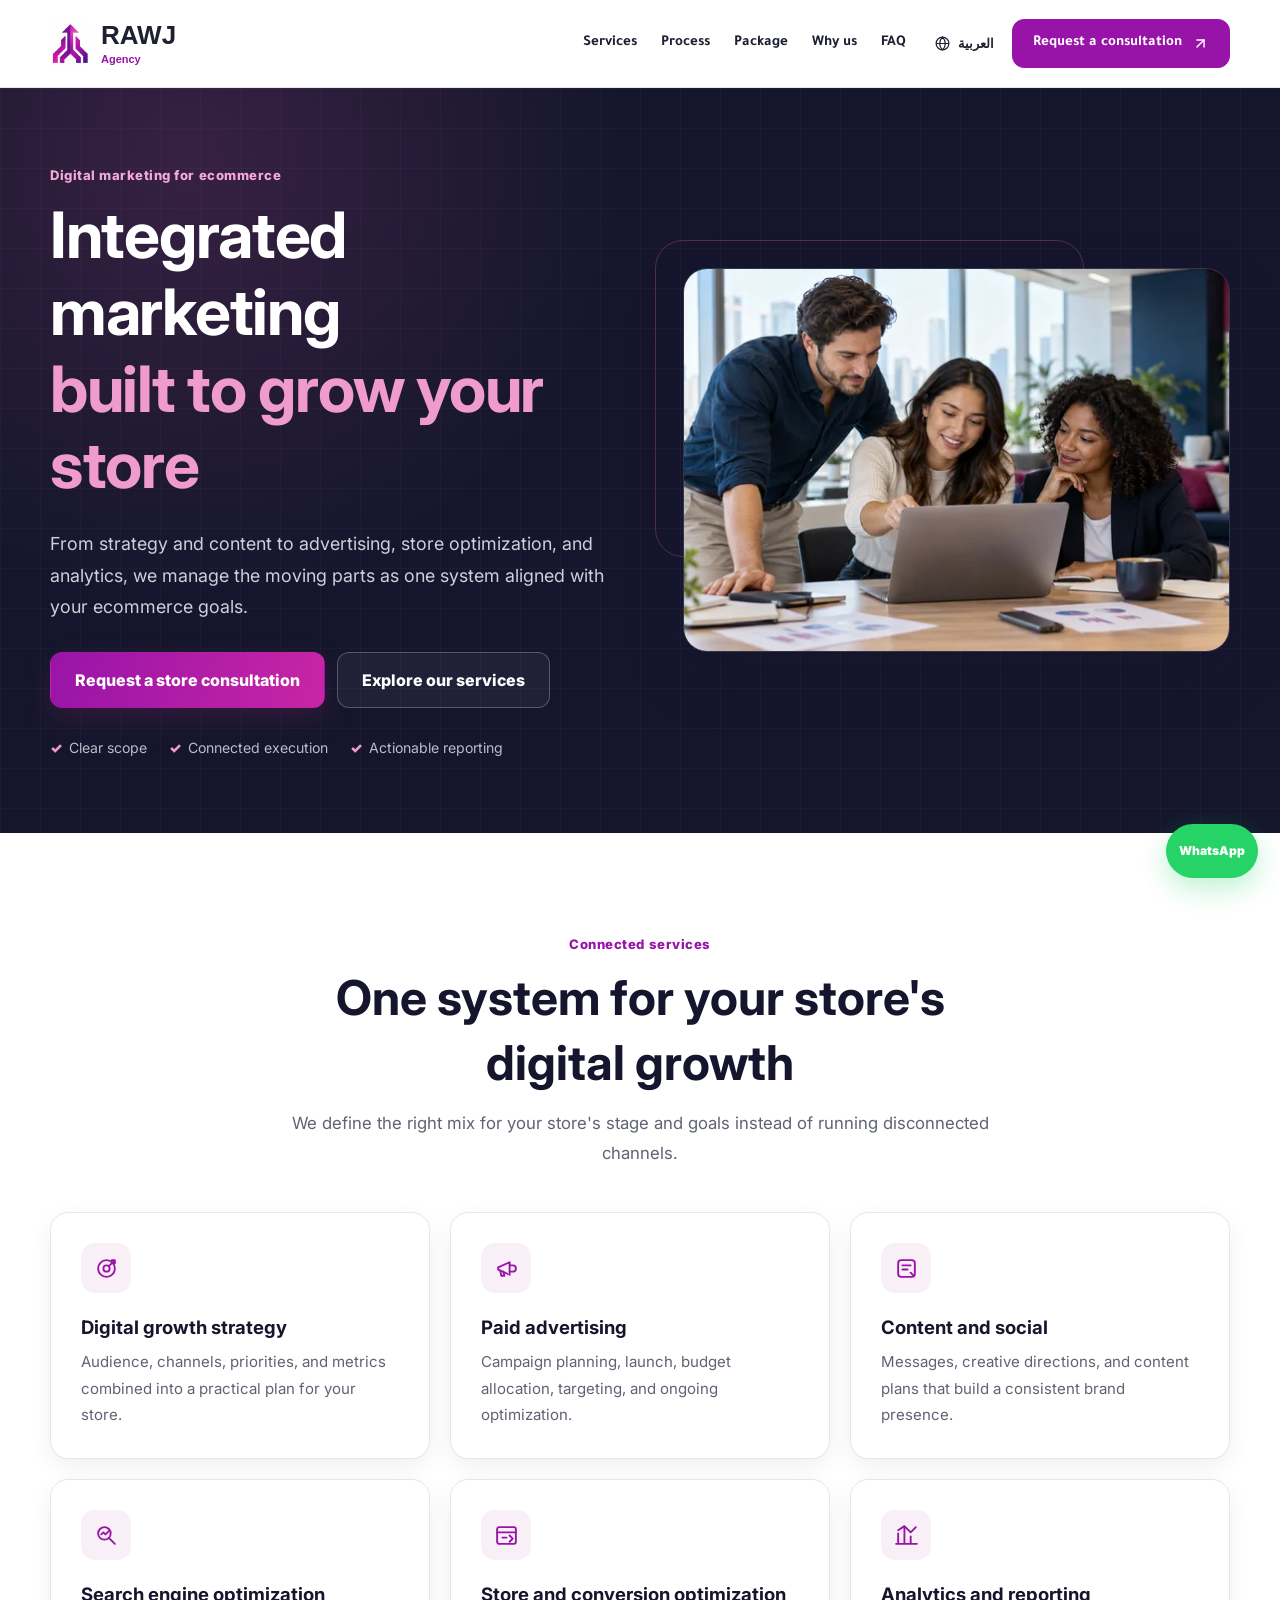
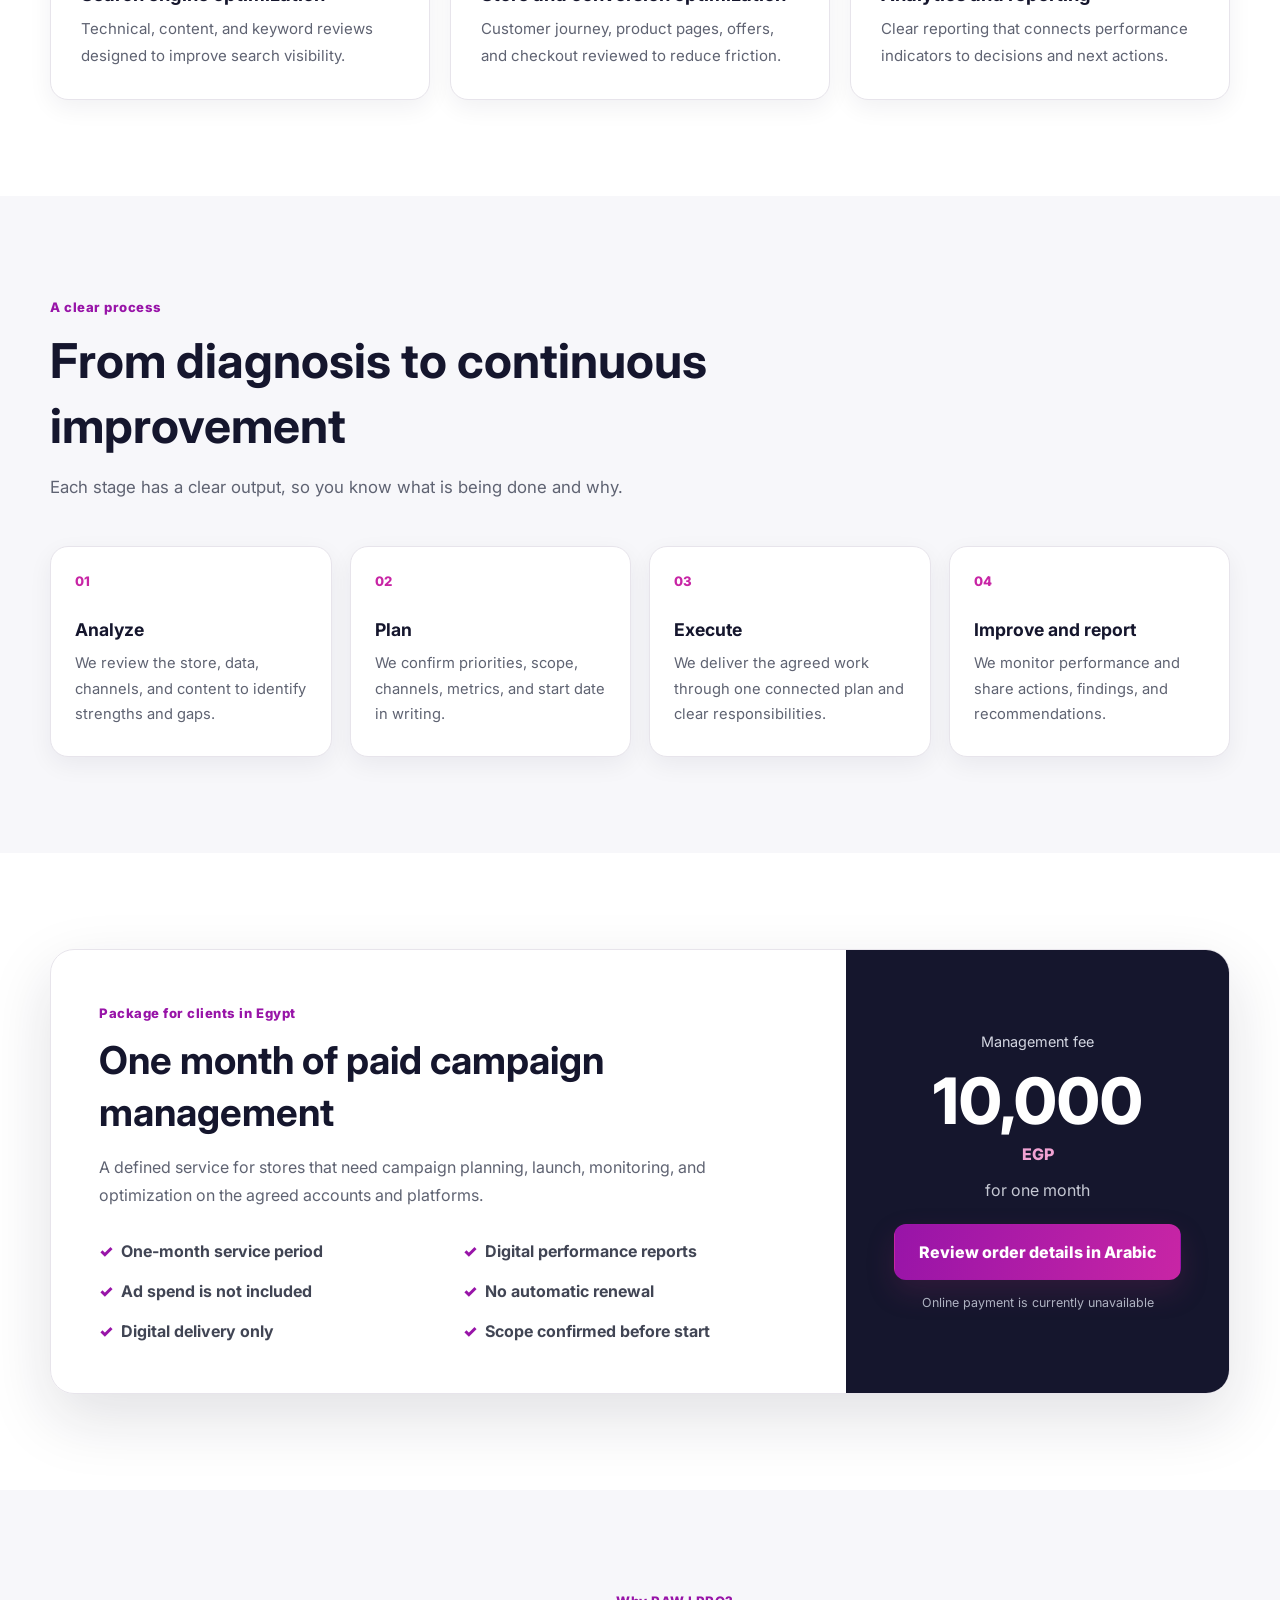
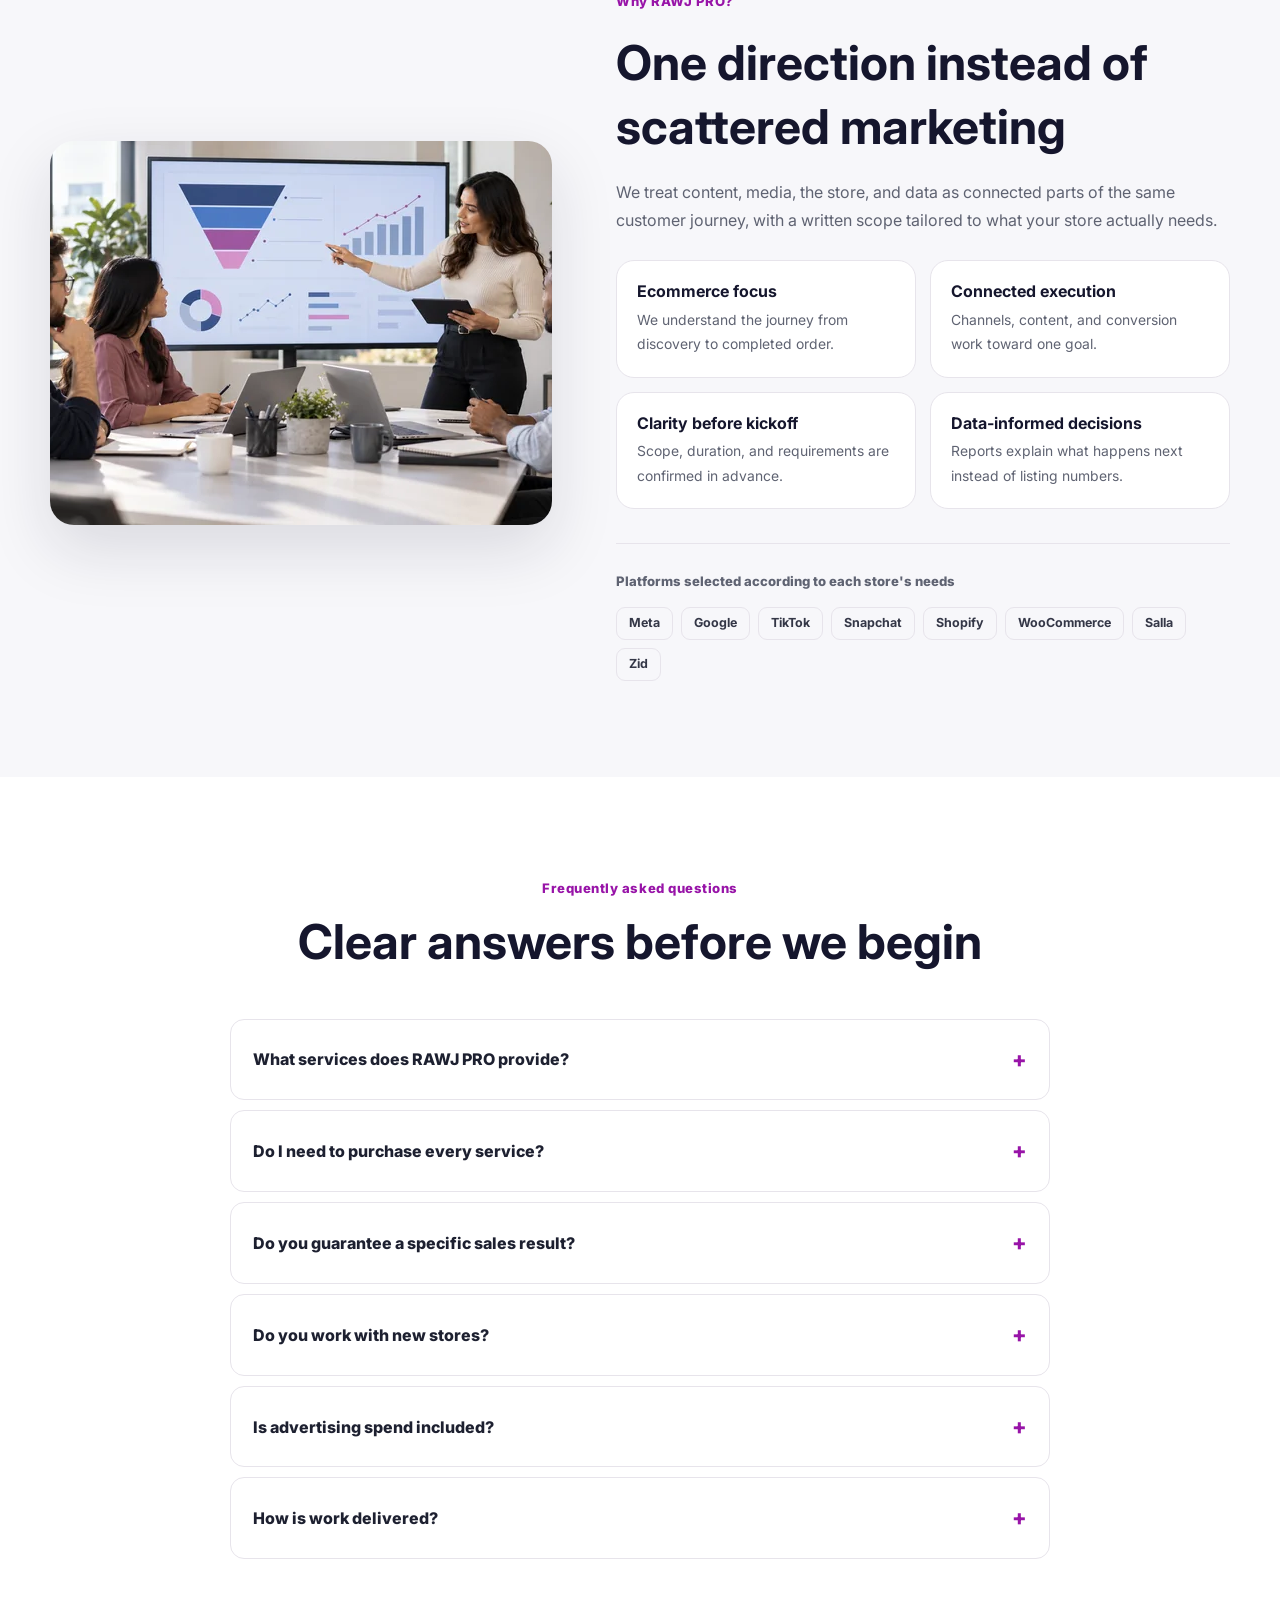
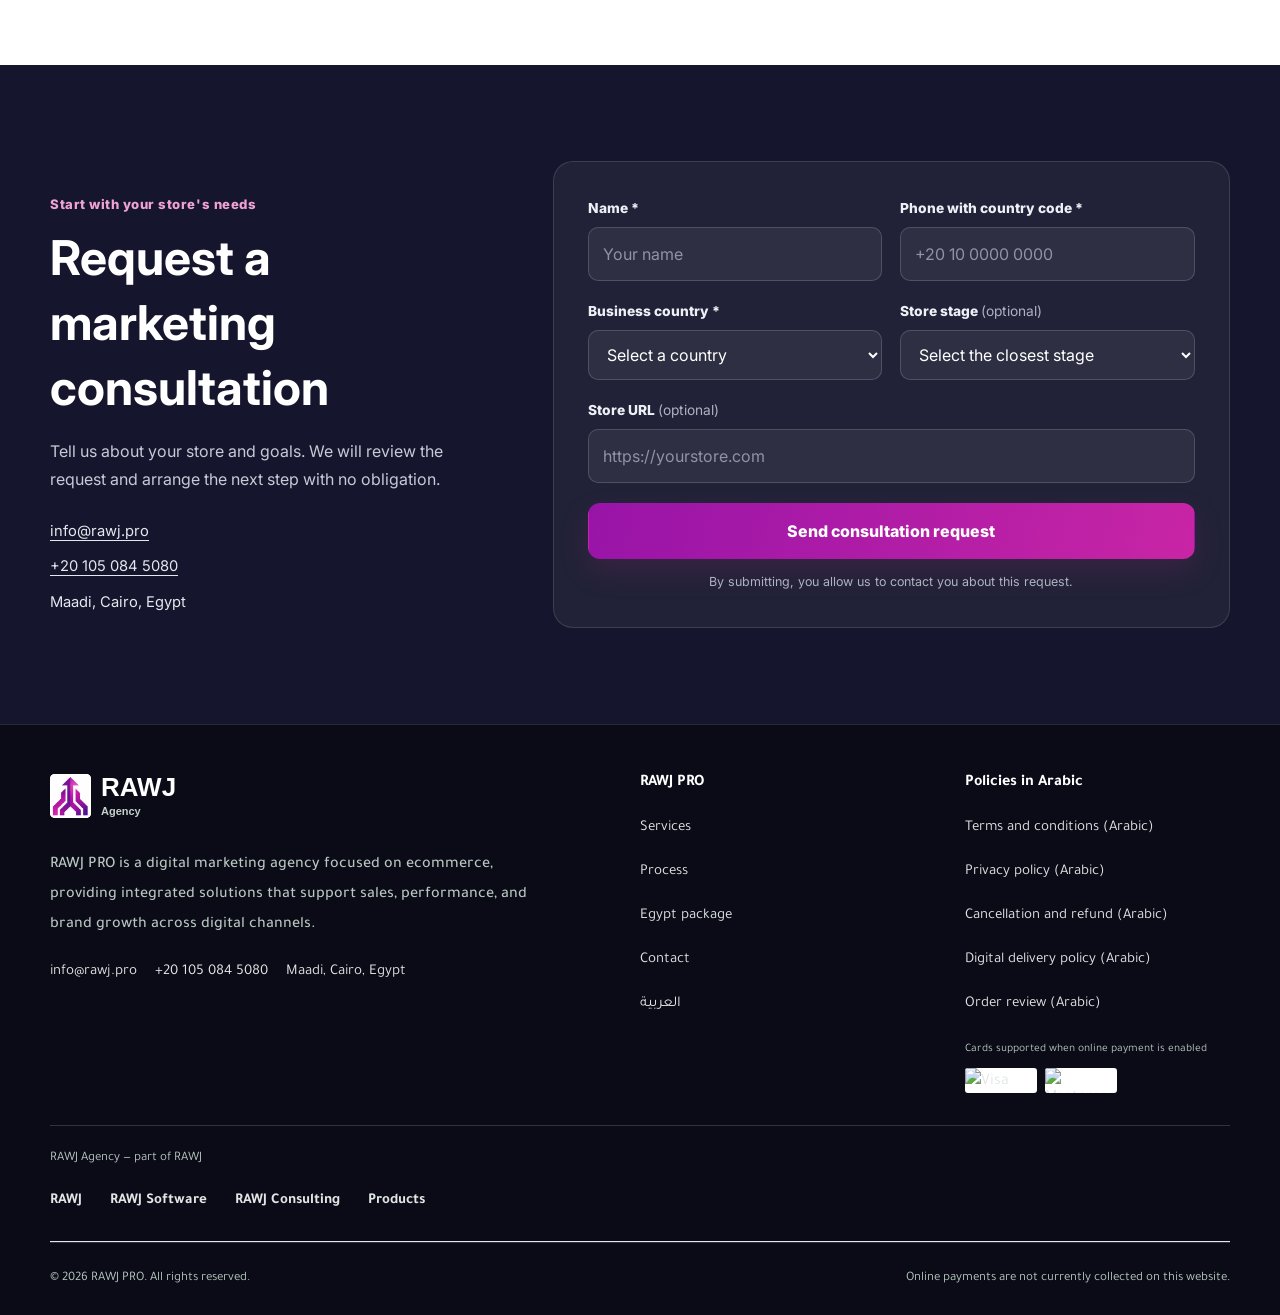
==== en/index.html @ 9c19cd85 "Match Agency language and CTA icons to RAWJ chrome" ====
<!doctype html>
<html lang="en" dir="ltr">
<head>
  <meta charset="utf-8">
  <meta name="viewport" content="width=device-width, initial-scale=1">
  <title>RAWJ PRO | Integrated Digital Marketing for Ecommerce</title>
  <meta name="description" content="RAWJ PRO is an ecommerce-focused digital marketing agency covering strategy, paid media, content, SEO, conversion optimization, and analytics.">
  <meta name="robots" content="index, follow, max-image-preview:large">
  <link rel="canonical" href="https://agency.rawj.pro/en/">
  <link rel="alternate" hreflang="ar" href="https://agency.rawj.pro/">
  <link rel="alternate" hreflang="en" href="https://agency.rawj.pro/en/">
  <link rel="alternate" hreflang="x-default" href="https://agency.rawj.pro/">
  <meta property="og:locale" content="en_US">
  <meta property="og:type" content="website">
  <meta property="og:title" content="RAWJ PRO | Integrated Digital Marketing for Ecommerce">
  <meta property="og:description" content="One connected marketing system for ecommerce strategy, content, advertising, conversion, and analytics.">
  <meta property="og:url" content="https://agency.rawj.pro/en/">
  <meta property="og:site_name" content="RAWJ PRO">
  <meta property="og:image" content="https://agency.rawj.pro/img4.webp?v=20261006">
  <meta name="twitter:card" content="summary_large_image">
  <meta name="twitter:title" content="RAWJ PRO | Integrated Digital Marketing for Ecommerce">
  <meta name="twitter:description" content="An integrated digital marketing system built around ecommerce growth.">
  <meta name="twitter:image" content="https://agency.rawj.pro/img4.webp?v=20261006">
  <script type="application/ld+json">
  [
    {"@context":"https://schema.org","@type":"ProfessionalService","name":"RAWJ PRO Digital Marketing Agency","alternateName":"RAWJ PRO","url":"https://agency.rawj.pro/en/","logo":"https://agency.rawj.pro/logo.webp","image":"https://agency.rawj.pro/img4.webp","description":"An ecommerce-focused digital marketing agency providing strategy, paid media, content, SEO, conversion optimization, and analytics.","address":{"@type":"PostalAddress","addressCountry":"EG","addressRegion":"Cairo","addressLocality":"Maadi"},"areaServed":"Middle East and North Africa","contactPoint":{"@type":"ContactPoint","telephone":"+201050845080","email":"info@rawj.pro","contactType":"customer service","availableLanguage":["Arabic","English"]}},
    {"@context":"https://schema.org","@type":"WebSite","name":"RAWJ PRO","url":"https://agency.rawj.pro/en/","inLanguage":"en"}
  ]
  </script>
  <link rel="preconnect" href="https://fonts.googleapis.com">
  <link rel="preconnect" href="https://fonts.gstatic.com" crossorigin>
  <link rel="stylesheet" href="https://fonts.googleapis.com/css2?family=Inter:wght@400;600;700;800&family=Tajawal:wght@400;500;700;800;900&display=swap">
  <link rel="preload" as="image" href="/img4.webp?v=20261006" fetchpriority="high">
  <link rel="icon" type="image/webp" href="/smalll.webp">
  <meta name="theme-color" content="#15162d">
  <link rel="stylesheet" href="/style.css?v=20261029-brand">
  <link rel="stylesheet" href="/policies.css?v=20261006-unified">
  <script defer src="/site.js?v=20261101-family"></script>
<link rel="stylesheet" href="/brand-system.css?v=20261101-family"><link rel="stylesheet" href="/agency-chrome.css?v=20261101-family"></head>
<body class="rawj-frame" data-rawj-brand="agency">
  <a class="skip" href="#main">Skip to content</a>
  <header class="site-header rawj-site-header" data-rawj-brand="agency"><div class="rawj-header-inner"><a class="rawj-brand rawj-agency" href="/en/" aria-label="RAWJ Agency — home"><span class="rawj-brand-mark brand-viewport"><img src="/rawj-brand-family.webp" alt="" width="1774" height="887"></span><span class="rawj-brand-copy"><span class="rawj-brand-name">RAWJ</span> <span class="rawj-brand-label">Agency</span></span></a><nav class="rawj-main-nav" id="site-nav" aria-label="Main navigation"><a href="#services">Services</a><a href="#process">Process</a><a href="#package">Package</a><a href="#why-us">Why us</a><a href="#faq">FAQ</a><a class="rawj-mobile-cta" href="#consultation">Request a consultation<svg width="17" height="17" viewBox="0 0 24 24" fill="none" stroke="currentColor" stroke-width="2" stroke-linecap="round" stroke-linejoin="round" aria-hidden="true"><path d="M7 7h10v10"></path><path d="M7 17 17 7"></path></svg></a></nav><div class="rawj-header-actions"><a class="rawj-language" href="/" lang="ar" dir="rtl"><svg viewBox="0 0 24 24" fill="none" stroke="currentColor" stroke-width="1.7" aria-hidden="true"><circle cx="12" cy="12" r="9"></circle><path d="M3 12h18M12 3c3 3 4 6 4 9s-1 6-4 9c-3-3-4-6-4-9s1-6 4-9Z"></path></svg>العربية</a><a class="rawj-header-cta" href="#consultation">Request a consultation<svg width="17" height="17" viewBox="0 0 24 24" fill="none" stroke="currentColor" stroke-width="2" stroke-linecap="round" stroke-linejoin="round" aria-hidden="true"><path d="M7 7h10v10"></path><path d="M7 17 17 7"></path></svg></a><button class="rawj-menu-toggle" type="button" aria-expanded="false" aria-controls="site-nav" aria-label="Open menu" data-menu-toggle><svg viewBox="0 0 24 24" fill="none" stroke="currentColor" stroke-width="1.8" stroke-linecap="round" aria-hidden="true"><path d="M4 6h16M4 12h16M4 18h16"></path></svg></button></div></div></header>

  <main id="main">
    <section class="hero" aria-labelledby="hero-title">
      <div class="container hero-inner">
        <div class="hero-copy"><span class="eyebrow">Digital marketing for ecommerce</span><h1 id="hero-title">Integrated marketing <span>built to grow your store</span></h1><p>From strategy and content to advertising, store optimization, and analytics, we manage the moving parts as one system aligned with your ecommerce goals.</p><div class="hero-actions"><a class="btn btn-primary" href="#consultation">Request a store consultation</a><a class="btn btn-ghost" href="#services">Explore our services</a></div><div class="hero-points" aria-label="What to expect"><span>Clear scope</span><span>Connected execution</span><span>Actionable reporting</span></div></div>
        <div class="hero-visual"><img src="/img4.webp?v=20261006" alt="A digital marketing team collaborating on ecommerce growth" width="704" height="384" loading="eager" fetchpriority="high"></div>
      </div>
    </section>

    <section class="section" id="services" aria-labelledby="services-title">
      <div class="container">
        <div class="section-heading center"><span class="eyebrow">Connected services</span><h2 id="services-title">One system for your store's digital growth</h2><p>We define the right mix for your store's stage and goals instead of running disconnected channels.</p></div>
        <div class="services-grid">
          <article class="service-card"><div class="icon-box"><svg viewBox="0 0 24 24" aria-hidden="true"><circle cx="12" cy="12" r="8"></circle><circle cx="12" cy="12" r="3"></circle><path d="M15 9l5-5M17 4h3v3"></path></svg></div><h3>Digital growth strategy</h3><p>Audience, channels, priorities, and metrics combined into a practical plan for your store.</p></article>
          <article class="service-card"><div class="icon-box"><svg viewBox="0 0 24 24" aria-hidden="true"><path d="M4 13v-2l11-5v12L4 13z"></path><path d="M15 9h3a3 3 0 010 6h-3M6 14l1 5h3l-1-4"></path></svg></div><h3>Paid advertising</h3><p>Campaign planning, launch, budget allocation, targeting, and ongoing optimization.</p></article>
          <article class="service-card"><div class="icon-box"><svg viewBox="0 0 24 24" aria-hidden="true"><rect x="4" y="4" width="16" height="16" rx="3"></rect><path d="M8 9h8M8 13h5M16 16l3 3"></path></svg></div><h3>Content and social</h3><p>Messages, creative directions, and content plans that build a consistent brand presence.</p></article>
          <article class="service-card"><div class="icon-box"><svg viewBox="0 0 24 24" aria-hidden="true"><circle cx="10" cy="10" r="6"></circle><path d="M14.5 14.5L20 20M7 11l2-2 2 2 3-3"></path></svg></div><h3>Search engine optimization</h3><p>Technical, content, and keyword reviews designed to improve search visibility.</p></article>
          <article class="service-card"><div class="icon-box"><svg viewBox="0 0 24 24" aria-hidden="true"><rect x="3" y="4" width="18" height="16" rx="2"></rect><path d="M3 9h18M8 14h4M15 12l3 3-3 3"></path></svg></div><h3>Store and conversion optimization</h3><p>Customer journey, product pages, offers, and checkout reviewed to reduce friction.</p></article>
          <article class="service-card"><div class="icon-box"><svg viewBox="0 0 24 24" aria-hidden="true"><path d="M4 20V10M10 20V4M16 20v-7M22 20H2"></path><path d="M4 7l6-4 6 6 5-5"></path></svg></div><h3>Analytics and reporting</h3><p>Clear reporting that connects performance indicators to decisions and next actions.</p></article>
        </div>
      </div>
    </section>

    <section class="section section-soft" id="process" aria-labelledby="process-title">
      <div class="container"><div class="section-heading"><span class="eyebrow">A clear process</span><h2 id="process-title">From diagnosis to continuous improvement</h2><p>Each stage has a clear output, so you know what is being done and why.</p></div><div class="process-grid"><article class="step-card"><h3>Analyze</h3><p>We review the store, data, channels, and content to identify strengths and gaps.</p></article><article class="step-card"><h3>Plan</h3><p>We confirm priorities, scope, channels, metrics, and start date in writing.</p></article><article class="step-card"><h3>Execute</h3><p>We deliver the agreed work through one connected plan and clear responsibilities.</p></article><article class="step-card"><h3>Improve and report</h3><p>We monitor performance and share actions, findings, and recommendations.</p></article></div></div>
    </section>

    <section class="section package-section" id="package" aria-labelledby="package-title">
      <div class="container"><div class="package-card"><div class="package-content"><span class="eyebrow">Package for clients in Egypt</span><h2 id="package-title">One month of paid campaign management</h2><p>A defined service for stores that need campaign planning, launch, monitoring, and optimization on the agreed accounts and platforms.</p><ul class="package-list"><li>One-month service period</li><li>Digital performance reports</li><li>Ad spend is not included</li><li>No automatic renewal</li><li>Digital delivery only</li><li>Scope confirmed before start</li></ul></div><div class="package-price"><span class="label">Management fee</span><strong><bdi>10,000</bdi></strong><span class="currency">EGP</span><span class="duration">for one month</span><a class="btn btn-primary" href="/checkout.html">Review order details in Arabic</a><span class="package-note">Online payment is currently unavailable</span></div></div></div>
    </section>

    <section class="section section-soft" id="why-us" aria-labelledby="why-title">
      <div class="container why-grid"><div class="why-image"><img src="/img2.webp?v=20261006" alt="RAWJ PRO team reviewing an ecommerce growth plan" width="704" height="384" loading="eager"></div><div class="why-content"><span class="eyebrow">Why RAWJ PRO?</span><h2 id="why-title">One direction instead of scattered marketing</h2><p>We treat content, media, the store, and data as connected parts of the same customer journey, with a written scope tailored to what your store actually needs.</p><div class="reasons-grid"><article class="reason-card"><h3>Ecommerce focus</h3><p>We understand the journey from discovery to completed order.</p></article><article class="reason-card"><h3>Connected execution</h3><p>Channels, content, and conversion work toward one goal.</p></article><article class="reason-card"><h3>Clarity before kickoff</h3><p>Scope, duration, and requirements are confirmed in advance.</p></article><article class="reason-card"><h3>Data-informed decisions</h3><p>Reports explain what happens next instead of listing numbers.</p></article></div><div class="platforms"><p>Platforms selected according to each store's needs</p><div class="platform-list"><span>Meta</span><span>Google</span><span>TikTok</span><span>Snapchat</span><span>Shopify</span><span>WooCommerce</span><span>Salla</span><span>Zid</span></div></div></div></div>
    </section>

    <section class="section" id="faq" aria-labelledby="faq-title">
      <div class="container"><div class="section-heading center"><span class="eyebrow">Frequently asked questions</span><h2 id="faq-title">Clear answers before we begin</h2></div><div class="faq-list"><article class="faq-item"><button class="faq-question" type="button" aria-expanded="false">What services does RAWJ PRO provide? <span>+</span></button><div class="faq-answer"><p>Growth strategy, paid advertising, content and social, SEO, store and conversion optimization, and analytics. The exact scope is agreed before engagement.</p></div></article><article class="faq-item"><button class="faq-question" type="button" aria-expanded="false">Do I need to purchase every service? <span>+</span></button><div class="faq-answer"><p>No. We review your store and recommend the priorities that fit its stage and budget.</p></div></article><article class="faq-item"><button class="faq-question" type="button" aria-expanded="false">Do you guarantee a specific sales result? <span>+</span></button><div class="faq-answer"><p>No fixed sales result can be guaranteed. We commit to the agreed scope, measurement, optimization, and clear reporting.</p></div></article><article class="faq-item"><button class="faq-question" type="button" aria-expanded="false">Do you work with new stores? <span>+</span></button><div class="faq-answer"><p>Yes. We review readiness, tracking, content, and store pages before recommending launch priorities.</p></div></article><article class="faq-item"><button class="faq-question" type="button" aria-expanded="false">Is advertising spend included? <span>+</span></button><div class="faq-answer"><p>No. Advertising spend is paid to the platforms and remains separate from our management fees.</p></div></article><article class="faq-item"><button class="faq-question" type="button" aria-expanded="false">How is work delivered? <span>+</span></button><div class="faq-answer"><p>Our services are delivered digitally. Communication, reporting, and recommendations are shared through the agreed work channel.</p></div></article></div></div>
    </section>

    <section class="section consultation" id="consultation" aria-labelledby="consultation-title">
      <div class="container consultation-grid"><div class="consultation-copy"><span class="eyebrow">Start with your store's needs</span><h2 id="consultation-title">Request a marketing consultation</h2><p>Tell us about your store and goals. We will review the request and arrange the next step with no obligation.</p><div class="consultation-details"><a href="mailto:info@rawj.pro">info@rawj.pro</a><a href="tel:+201050845080">+20 105 084 5080</a><span>Maadi, Cairo, Egypt</span></div></div><div><iframe name="en-contact-frame" id="en-contact-frame" hidden title="Form response"></iframe><form class="lead-form" action="https://formsubmit.co/moodysameh66@gmail.com" method="post" target="en-contact-frame" data-frame="en-contact-frame" novalidate><input type="hidden" name="_cc" value="yasminfaried18@gmail.com"><input type="hidden" name="_captcha" value="false"><input type="hidden" name="_subject" value="New consultation request - RAWJ PRO"><input type="hidden" name="_next" value="https://agency.rawj.pro/en/?sent=1"><div class="form-grid"><div class="field"><label for="en-name">Name *</label><input id="en-name" name="Name" type="text" autocomplete="name" placeholder="Your name" data-name required><p class="field-error">Enter at least two characters</p></div><div class="field"><label for="en-phone">Phone with country code *</label><input id="en-phone" name="Phone" type="tel" autocomplete="tel" inputmode="tel" placeholder="+20 10 0000 0000" data-phone required><p class="field-error">Enter a valid phone number with 8–15 digits</p></div><div class="field"><label for="en-country">Business country *</label><select id="en-country" name="Business_country" data-country required><option value="" selected disabled>Select a country</option><option>Egypt</option><option>Saudi Arabia</option><option>United Arab Emirates</option><option>Kuwait</option><option>Qatar</option><option>Bahrain</option><option>Oman</option><option>Other</option></select><p class="field-error">Select your business country</p></div><div class="field"><label for="en-stage">Store stage <span class="optional">(optional)</span></label><select id="en-stage" name="Store_stage"><option value="" selected>Select the closest stage</option><option>New store before launch</option><option>Started receiving orders</option><option>Growing and ready to scale marketing</option><option>Needs performance restructuring</option></select></div><div class="field full"><label for="en-store">Store URL <span class="optional">(optional)</span></label><input id="en-store" name="Store_URL" type="url" autocomplete="url" placeholder="https://yourstore.com"></div></div><button class="btn btn-primary form-submit" type="submit">Send consultation request</button><p class="form-note">By submitting, you allow us to contact you about this request.</p><div class="form-success" role="status">Your request was sent successfully. Our team will contact you about the next step.</div></form></div></div>
    </section>
  </main>

  <footer class="site-footer rawj-site-footer" data-rawj-brand="agency"><div class="rawj-footer-inner">
    <div class="footer-grid rawj-footer-top"><div class="footer-brand"><a class="rawj-brand rawj-agency" href="/en/" aria-label="RAWJ Agency — home"><span class="rawj-brand-mark brand-viewport"><img src="/rawj-brand-family.webp" alt="" width="1774" height="887"></span><span class="rawj-brand-copy"><span class="rawj-brand-name">RAWJ</span> <span class="rawj-brand-label">Agency</span></span></a><p class="rawj-footer-description">RAWJ PRO is a digital marketing agency focused on ecommerce, providing integrated solutions that support sales, performance, and brand growth across digital channels.</p><address class="footer-contact"><a href="mailto:info@rawj.pro">info@rawj.pro</a><a href="tel:+201050845080">+20 105 084 5080</a><span>Maadi, Cairo, Egypt</span></address></div><div><h3>RAWJ PRO</h3><ul class="footer-links"><li><a href="#services">Services</a></li><li><a href="#process">Process</a></li><li><a href="#package">Egypt package</a></li><li><a href="#consultation">Contact</a></li><li><a href="/" lang="ar">العربية</a></li></ul></div><div><h3>Policies in Arabic</h3><ul class="footer-links"><li><a href="/terms.html">Terms and conditions (Arabic)</a></li><li><a href="/privacy.html">Privacy policy (Arabic)</a></li><li><a href="/refund.html">Cancellation and refund (Arabic)</a></li><li><a href="/shipping.html">Digital delivery policy (Arabic)</a></li><li><a href="/checkout.html">Order review (Arabic)</a></li></ul><div class="footer-payment"><p>Cards supported when online payment is enabled</p><div class="payment-icons"><img src="/visa.webp" alt="Visa" width="72" height="25"><img src="/master.webp" alt="Mastercard" width="72" height="25"></div></div></div></div>
    <nav class="company-network rawj-footer-links" aria-label="RAWJ company"><span>RAWJ Agency — part of RAWJ</span><a href="https://rawj.pro/en/">RAWJ</a><a href="https://rawj.pro/en/software">RAWJ Software</a><a href="https://rawj.pro/en/consulting">RAWJ Consulting</a><a href="https://rawj.pro/en/products">Products</a></nav><div class="footer-bottom rawj-footer-bottom"><span>© 2026 RAWJ PRO. All rights reserved.</span><span>Online payments are not currently collected on this website.</span></div>
  </div></footer>
  <a class="whatsapp-float" href="https://wa.me/201050845080" target="_blank" rel="noopener noreferrer" aria-label="Contact RAWJ PRO on WhatsApp">WhatsApp</a>
</body>
</html>
---- style.css ----
:root {
  --navy: #15162d;
  --navy-deep: #0a0b16;
  --purple: #9814a8;
  --pink: #c825a5;
  --rose-soft: #f8f0f6;
  --surface: #ffffff;
  --surface-soft: #f7f7fa;
  --text: #1d2030;
  --text-soft: #5f6372;
  --border: #e7e4eb;
  --success: #187a58;
  --shadow-sm: 0 8px 24px rgba(21, 22, 45, 0.06);
  --shadow-lg: 0 24px 64px rgba(21, 22, 45, 0.13);
  --radius: 18px;
  --container: 1180px;
}

* { box-sizing: border-box; margin: 0; padding: 0; }
html { scroll-behavior: smooth; }
body {
  background: var(--surface);
  color: var(--text);
  font-family: "Tajawal", Arial, sans-serif;
  line-height: 1.75;
  overflow-x: hidden;
}
html[dir="ltr"] body { font-family: Inter, Arial, sans-serif; }
img { display: block; max-width: 100%; }
a { color: inherit; text-decoration: none; }
button, input, select, textarea { font: inherit; }
button { color: inherit; }
.skip {
  position: fixed;
  inset-inline-start: 20px;
  top: -80px;
  z-index: 10000;
  background: var(--surface);
  color: var(--navy);
  padding: 10px 16px;
  border-radius: 8px;
  box-shadow: var(--shadow-sm);
}
.skip:focus { top: 14px; }
.container { width: min(calc(100% - 40px), var(--container)); margin-inline: auto; }
.section { padding: 96px 0; }
.section-soft { background: var(--surface-soft); }
.section-heading { max-width: 720px; margin-bottom: 44px; }
.section-heading.center { margin-inline: auto; text-align: center; }
.eyebrow {
  display: inline-block;
  color: var(--purple);
  font-size: 0.82rem;
  font-weight: 800;
  letter-spacing: 0.04em;
  margin-bottom: 10px;
}
h1, h2, h3, h4 { color: var(--navy); line-height: 1.35; }
.section-heading h2 { font-size: clamp(2rem, 4vw, 3rem); margin-bottom: 14px; }
.section-heading p { color: var(--text-soft); font-size: 1.05rem; }
.btn {
  min-height: 50px;
  display: inline-flex;
  align-items: center;
  justify-content: center;
  gap: 8px;
  padding: 13px 24px;
  border: 1px solid transparent;
  border-radius: 12px;
  font-weight: 800;
  cursor: pointer;
  transition: transform 0.2s ease, box-shadow 0.2s ease, background 0.2s ease;
}
.btn:hover { transform: translateY(-2px); }
.btn-primary { color: #fff; background: linear-gradient(105deg, var(--purple), var(--pink)); box-shadow: 0 12px 28px rgba(142, 43, 107, 0.22); }
.btn-secondary { color: var(--navy); border-color: var(--border); background: var(--surface); }
.btn-ghost { color: #fff; border-color: rgba(255, 255, 255, 0.24); background: rgba(255, 255, 255, 0.05); }
.btn-small { min-height: 42px; padding: 9px 17px; border-radius: 10px; }

/* Header */
.site-header {
  position: sticky;
  top: 0;
  z-index: 1000;
  background: rgba(255, 255, 255, 0.96);
  border-bottom: 1px solid rgba(231, 228, 235, 0.9);
  backdrop-filter: blur(14px);
}
.header-inner { min-height: 76px; display: flex; align-items: center; justify-content: space-between; gap: 24px; }
.brand img { width: 126px; height: 48px; object-fit: contain; }
.brand.rawj-agency { display: inline-flex; align-items: center; gap: 9px; direction: ltr; flex: none; }
.rawj-agency .brand-viewport { display: inline-block; position: relative; width: 42px; aspect-ratio: 275/295; overflow: hidden; background: white; flex: none; }
.rawj-agency .brand-viewport img { position: absolute; width: 645.091%; height: auto; max-width: none; left: -193.818%; top: -45.763%; }
.rawj-agency b { display: grid; font: 800 24px/1.1 Arial,sans-serif; color: #1d242c; letter-spacing: 0; }
.rawj-agency b small { margin-top: 4px; color: #9814a8; font: 600 11px/1.2 Arial,sans-serif; letter-spacing: 0; }
.footer-brand .agency-full-logo { display: block; position: relative; width: 125px; aspect-ratio: 390/435; overflow: hidden; background: white; margin-bottom: 22px; }
.footer-brand .agency-full-logo img { position: absolute; max-width: none; width: 454.872%; height: auto; left: -121.282%; top: -31.034%; margin: 0; padding: 0; border-radius: 0; }
.site-nav { display: flex; align-items: center; gap: 25px; }
.site-nav > a:not(.btn) { color: #343746; font-weight: 700; font-size: 0.93rem; transition: color 0.2s ease; }
.site-nav > a:not(.btn):hover { color: var(--purple); }
.lang-switch { border-inline-start: 1px solid var(--border); padding-inline-start: 22px; direction: ltr; }
.menu-toggle { display: none; width: 44px; height: 44px; border: 1px solid var(--border); border-radius: 10px; background: #fff; cursor: pointer; }
.menu-toggle span { display: block; width: 20px; height: 2px; background: var(--navy); margin: 4px auto; }

/* Hero */
.hero { position: relative; color: #fff; background: var(--navy); overflow: hidden; }
.hero::before {
  content: "";
  position: absolute;
  inset: 0;
  background: radial-gradient(circle at 15% 10%, rgba(209, 80, 162, 0.18), transparent 34%), linear-gradient(rgba(255,255,255,.025) 1px, transparent 1px), linear-gradient(90deg, rgba(255,255,255,.025) 1px, transparent 1px);
  background-size: auto, 40px 40px, 40px 40px;
}
.hero-inner { position: relative; min-height: 660px; display: grid; grid-template-columns: 1.02fr 0.98fr; align-items: center; gap: 64px; padding-block: 72px; }
.hero-copy { position: relative; z-index: 2; }
.hero .eyebrow { color: #f3a8d5; }
.hero h1 { color: #fff; font-size: clamp(2.55rem, 5vw, 4.65rem); line-height: 1.2; letter-spacing: -0.02em; margin-bottom: 24px; }
.hero h1 span { display: block; color: #f09bce; }
.hero-copy > p { max-width: 650px; color: #ccd0dc; font-size: 1.12rem; margin-bottom: 30px; }
.hero-actions { display: flex; flex-wrap: wrap; gap: 12px; }
.hero-points { display: flex; flex-wrap: wrap; gap: 10px 22px; margin-top: 28px; color: #b9bdca; font-size: 0.88rem; }
.hero-points span::before { content: "✓"; color: #f09bce; font-weight: 900; margin-inline-end: 7px; }
.hero-visual { position: relative; }
.hero-visual::before { content: ""; position: absolute; width: 78%; height: 82%; inset-inline-start: -28px; top: -28px; border: 1px solid rgba(209, 80, 162, 0.35); border-radius: 28px; }
.hero-visual img { position: relative; width: 100%; aspect-ratio: 11 / 7; object-fit: cover; border-radius: 24px; box-shadow: var(--shadow-lg); border: 1px solid rgba(255,255,255,.13); }

/* Unified cards */
.services-grid { display: grid; grid-template-columns: repeat(3, 1fr); gap: 20px; }
.service-card, .reason-card, .step-card {
  background: var(--surface);
  border: 1px solid var(--border);
  border-radius: var(--radius);
  box-shadow: var(--shadow-sm);
}
.service-card { padding: 30px; transition: transform 0.25s ease, border-color 0.25s ease, box-shadow 0.25s ease; }
.service-card:hover { transform: translateY(-5px); border-color: rgba(142, 43, 107, 0.28); box-shadow: 0 18px 42px rgba(21,22,45,.1); }
.icon-box { width: 50px; height: 50px; display: grid; place-items: center; border-radius: 14px; color: var(--purple); background: var(--rose-soft); margin-bottom: 22px; }
.icon-box svg { width: 25px; height: 25px; fill: none; stroke: currentColor; stroke-width: 1.8; stroke-linecap: round; stroke-linejoin: round; }
.service-card h3 { font-size: 1.16rem; margin-bottom: 9px; }
.service-card p { color: var(--text-soft); font-size: 0.94rem; }
.text-link { display: inline-flex; color: var(--purple); font-weight: 800; margin-top: 28px; text-decoration: underline; text-underline-offset: 5px; }

/* Process */
.process-grid { display: grid; grid-template-columns: repeat(4, 1fr); gap: 18px; counter-reset: steps; }
.step-card { position: relative; padding: 28px 24px; counter-increment: steps; }
.step-card::before { content: "0" counter(steps); display: block; color: var(--pink); font: 800 0.82rem/1 Inter, Arial, sans-serif; margin-bottom: 30px; }
.step-card h3 { font-size: 1.1rem; margin-bottom: 9px; }
.step-card p { color: var(--text-soft); font-size: 0.92rem; }

/* Package */
.package-section { background: var(--surface); }
.package-card { display: grid; grid-template-columns: minmax(0, 1.35fr) minmax(300px, .65fr); overflow: hidden; border: 1px solid var(--border); border-radius: 24px; box-shadow: var(--shadow-lg); }
.package-content { padding: 48px; }
.package-content h2 { font-size: clamp(1.8rem, 3vw, 2.6rem); margin-bottom: 14px; }
.package-content > p { color: var(--text-soft); max-width: 680px; }
.package-list { display: grid; grid-template-columns: repeat(2, 1fr); gap: 12px 28px; list-style: none; margin-top: 28px; }
.package-list li { color: #414554; font-weight: 700; }
.package-list li::before { content: "✓"; color: var(--purple); font-weight: 900; margin-inline-end: 8px; }
.package-price { padding: 44px; display: flex; flex-direction: column; justify-content: center; align-items: center; text-align: center; color: #fff; background: var(--navy); }
.package-price .label { color: #d3d6e1; font-size: 0.9rem; }
.package-price strong { display: block; font: 800 clamp(2.5rem, 5vw, 4rem)/1.1 Inter, Arial, sans-serif; margin: 12px 0 4px; }
.package-price .currency { color: #f0a2d2; font-weight: 800; }
.package-price .duration { margin: 8px 0 20px; color: #c5c8d3; }
.package-note { margin-top: 12px; color: #aeb2c1; font-size: 0.78rem; }

/* Why and platforms */
.why-grid { display: grid; grid-template-columns: .9fr 1.1fr; gap: 64px; align-items: center; }
.why-image img { width: 100%; aspect-ratio: 4 / 3; object-fit: cover; border-radius: 24px; box-shadow: var(--shadow-lg); }
.why-content h2 { font-size: clamp(2rem, 4vw, 3rem); margin: 8px 0 18px; }
.why-content > p { color: var(--text-soft); margin-bottom: 26px; }
.reasons-grid { display: grid; grid-template-columns: repeat(2, 1fr); gap: 14px; }
.reason-card { padding: 20px; box-shadow: none; }
.reason-card h3 { font-size: 1rem; margin-bottom: 5px; }
.reason-card p { color: var(--text-soft); font-size: .87rem; }
.platforms { margin-top: 34px; padding-top: 26px; border-top: 1px solid var(--border); }
.platforms > p { color: var(--text-soft); font-size: .82rem; font-weight: 800; margin-bottom: 14px; }
.platform-list { display: flex; flex-wrap: wrap; gap: 8px; direction: ltr; }
.platform-list span { padding: 8px 12px; background: var(--surface-soft); border: 1px solid var(--border); border-radius: 9px; font: 700 .78rem/1.2 Inter, Arial, sans-serif; color: #343747; }

/* FAQ */
.faq-list { max-width: 820px; margin-inline: auto; }
.faq-item { background: #fff; border: 1px solid var(--border); border-radius: 14px; margin-bottom: 10px; overflow: hidden; }
.faq-question { width: 100%; display: flex; align-items: center; justify-content: space-between; gap: 20px; padding: 21px 22px; text-align: start; border: 0; background: transparent; font-weight: 800; cursor: pointer; }
.faq-question span { color: var(--purple); font-size: 1.35rem; transition: transform .25s ease; }
.faq-answer { display: none; padding: 0 22px 22px; color: var(--text-soft); }
.faq-item.open { border-color: rgba(142,43,107,.34); }
.faq-item.open .faq-answer { display: block; }
.faq-item.open .faq-question span { transform: rotate(45deg); }

/* Form */
.consultation { color: #fff; background: var(--navy); }
.consultation-grid { display: grid; grid-template-columns: .78fr 1.22fr; gap: 70px; align-items: start; }
.consultation-copy { padding-top: 28px; }
.consultation-copy .eyebrow { color: #f0a2d2; }
.consultation-copy h2 { color: #fff; font-size: clamp(2rem, 4vw, 3rem); margin-bottom: 16px; }
.consultation-copy p { color: #c6cad6; }
.consultation-details { display: grid; gap: 10px; margin-top: 26px; color: #e5e7ed; font-size: .92rem; }
.consultation-details a { text-decoration: underline; text-underline-offset: 4px; }
.lead-form { padding: 34px; border: 1px solid rgba(255,255,255,.12); border-radius: 20px; background: rgba(255,255,255,.055); }
.form-grid { display: grid; grid-template-columns: repeat(2, 1fr); gap: 18px; }
.field.full { grid-column: 1 / -1; }
.field label { display: block; color: #eef0f5; font-size: .86rem; font-weight: 800; margin-bottom: 7px; }
.field .optional { color: #aeb2c1; font-weight: 400; }
.field input, .field select {
  width: 100%;
  min-height: 50px;
  padding: 12px 14px;
  border: 1px solid rgba(255,255,255,.16);
  border-radius: 10px;
  outline: 0;
  color: #fff;
  background: rgba(255,255,255,.06);
}
.field input::placeholder { color: #8f93a4; }
.field select option { color: var(--text); background: #fff; }
.field input:focus, .field select:focus { border-color: #ec8bc7; box-shadow: 0 0 0 3px rgba(209,80,162,.15); }
.field-error { display: none; color: #ff9b9b; font-size: .78rem; margin-top: 5px; }
.form-submit { width: 100%; margin-top: 20px; }
.form-note { color: #aeb2c1; text-align: center; font-size: .78rem; margin-top: 12px; }
.form-success { display: none; margin-top: 16px; padding: 14px; border: 1px solid rgba(89,210,156,.35); border-radius: 10px; color: #8ee0ba; background: rgba(55,151,108,.12); }

/* Footer */
.site-footer { padding: 64px 0 26px; color: #555561; background: white; border-top: 1px solid #e7e4eb; }
.footer-grid { display: grid; grid-template-columns: 1.5fr .75fr .75fr; gap: 70px; }
.footer-brand img { width: 118px; height: 48px; object-fit: contain; padding: 7px 11px; border-radius: 9px; background: #fff; margin-bottom: 18px; }
.footer-brand > p { max-width: 500px; font-size: .9rem; }
.footer-contact { display: flex; flex-wrap: wrap; gap: 8px 18px; margin-top: 18px; font-style: normal; }
.footer-contact a { color: #433347; text-decoration: underline; text-underline-offset: 4px; }
.site-footer h3 { color: #25202b; font-size: 1rem; margin-bottom: 15px; }
.footer-links { list-style: none; display: grid; gap: 8px; }
.footer-links a { font-size: .88rem; }
.footer-links a:hover { color: #9814a8; }
.footer-payment { margin-top: 18px; }
.footer-payment > p { font-size: .72rem; color: #777c8e; margin-bottom: 8px; }
.payment-icons { display: flex; align-items: center; gap: 8px; }
.payment-icons img { width: auto; height: 25px; opacity: .68; }
.footer-bottom { display: flex; justify-content: space-between; gap: 20px; padding-top: 24px; margin-top: 44px; border-top: 1px solid rgba(255,255,255,.08); font-size: .78rem; color: #74798a; }
.whatsapp-float { position: fixed; inset-inline-end: 22px; bottom: 22px; z-index: 800; min-width: 54px; height: 54px; display: grid; place-items: center; padding: 0 13px; color: #fff; background: #25d366; border-radius: 999px; font-size: .76rem; font-weight: 900; box-shadow: 0 10px 28px rgba(37,211,102,.3); }

/* Inner pages */
.inner-hero { padding: 72px 0 58px; background: var(--navy); color: #fff; }
.inner-hero .eyebrow { color: #f0a2d2; }
.inner-hero h1 { color: #fff; font-size: clamp(2.3rem, 5vw, 3.8rem); margin-bottom: 12px; }
.inner-hero p { max-width: 720px; color: #c7cad5; font-size: 1.05rem; }
.inner-content { width: min(calc(100% - 40px), 900px); margin: 0 auto; padding: 64px 0 86px; }
.inner-content.wide { width: min(calc(100% - 40px), var(--container)); }
.inner-content h2 { font-size: 1.55rem; margin: 36px 0 10px; }
.inner-content h3 { font-size: 1.08rem; }
.inner-content p, .inner-content li { color: var(--text-soft); }
.inner-content p { margin: 12px 0; }
.inner-content a { color: var(--purple); text-decoration: underline; text-underline-offset: 4px; }
.inner-content a.btn { color: #fff; text-decoration: none; }
.inner-content a.btn-secondary { color: var(--navy); }
.inner-content ul, .inner-content ol { padding-inline-start: 24px; }
.policy-date { color: #777b88 !important; font-size: .84rem; margin-bottom: 28px !important; }
.business-card, .contact-card, .order-card, .policy-consent, .info-card { border: 1px solid var(--border); border-radius: 16px; background: var(--surface-soft); padding: 24px; }
.business-card, .contact-card { display: grid; gap: 8px; margin-top: 22px; font-style: normal; }
.details-grid { display: grid; grid-template-columns: repeat(2, 1fr); gap: 18px; margin-top: 26px; }
.detail-card { border: 1px solid var(--border); border-radius: 16px; background: #fff; padding: 24px; }
.detail-card h3 { margin-bottom: 8px; }
.service-detail-grid { display: grid; grid-template-columns: repeat(2, 1fr); gap: 18px; margin: 28px 0; }
.service-detail-grid .service-card { box-shadow: none; }
.order-card dl { display: grid; grid-template-columns: minmax(160px, 1fr) minmax(0, 2fr); gap: 14px 24px; }
.order-card dt { color: var(--navy); font-weight: 800; }
.order-card dd { margin: 0; color: var(--text-soft); }
.policy-consent { display: flex; align-items: flex-start; gap: 10px; margin: 22px 0 14px; }
.policy-consent input { width: 18px; height: 18px; margin-top: 5px; accent-color: var(--purple); flex: 0 0 auto; }
.order-notice { padding: 16px; border-inline-start: 4px solid #b07a00; background: #fff7df; color: #55451d; margin: 16px 0; }
.disabled-button { background: #e5e5ea; color: #666a76; cursor: not-allowed; box-shadow: none; }
.disabled-button:hover { transform: none; }
.checkout-page { padding-top: 38px; }
.checkout-intro {
  display: grid;
  grid-template-columns: repeat(3, 1fr);
  gap: 12px;
  margin-bottom: 28px;
  padding: 16px;
  border: 1px solid var(--border);
  border-radius: 16px;
  color: var(--text-soft);
  background: var(--surface-soft);
  font-size: .9rem;
  font-weight: 700;
}
.checkout-intro span { display: flex; align-items: center; gap: 9px; }
.checkout-intro b { width: 28px; height: 28px; display: inline-grid; place-items: center; border-radius: 50%; color: #fff; background: var(--purple); font: 800 .78rem/1 Inter, Arial, sans-serif; }
.checkout-layout { display: grid; grid-template-columns: minmax(0, 1.18fr) minmax(330px, .82fr); gap: 28px; align-items: start; }
.checkout-form-card { padding: 32px; border: 1px solid var(--border); border-radius: 20px; background: #fff; box-shadow: var(--shadow-sm); }
.checkout-form fieldset { border: 0; }
.checkout-form fieldset + fieldset { margin-top: 34px; padding-top: 30px; border-top: 1px solid var(--border); }
.checkout-form legend { width: 100%; color: var(--navy); font-size: 1.35rem; font-weight: 900; line-height: 1.35; }
.checkout-section-copy { margin: 5px 0 20px !important; font-size: .9rem; }
.checkout-form-grid { display: grid; grid-template-columns: repeat(2, minmax(0, 1fr)); gap: 18px; margin-top: 18px; }
.checkout-field.full { grid-column: 1 / -1; }
.checkout-field label { display: block; margin-bottom: 7px; color: var(--navy); font-size: .87rem; font-weight: 800; }
.checkout-field .optional { color: #858997; font-weight: 400; }
.checkout-field input, .checkout-field select, .checkout-field textarea {
  width: 100%;
  min-height: 50px;
  padding: 12px 14px;
  border: 1px solid #d9d6df;
  border-radius: 10px;
  outline: 0;
  color: var(--text);
  background: #fff;
}
.checkout-field textarea { min-height: 110px; resize: vertical; }
.checkout-field input::placeholder, .checkout-field textarea::placeholder { color: #9598a4; }
.checkout-field input:focus, .checkout-field select:focus, .checkout-field textarea:focus { border-color: var(--pink); box-shadow: 0 0 0 3px rgba(209,80,162,.12); }
.checkout-field [aria-invalid="true"] { border-color: #bd3131; box-shadow: 0 0 0 3px rgba(189,49,49,.08); }
.checkout-field .field-error, .consent-error { color: #a82727; }
.checkout-consent { margin-top: 32px; background: var(--rose-soft); }
.checkout-consent label { color: #424655; font-size: .9rem; }
.checkout-consent a { font-weight: 800; }
.checkout-submit { width: 100%; margin-top: 18px; }
.checkout-form-note { color: #747887; }
.checkout-form .form-success { color: var(--success); border-color: rgba(24,122,88,.25); background: #effaf5; }
.checkout-summary { position: sticky; top: 100px; }
.checkout-summary .order-card { padding: 28px; background: #fff; box-shadow: var(--shadow-sm); }
.checkout-summary .order-card h2 { margin: 0 0 24px; font-size: 1.35rem; }
.checkout-summary .order-card dl { grid-template-columns: 120px minmax(0, 1fr); gap: 12px 15px; font-size: .88rem; }
.checkout-total { display: flex; justify-content: space-between; align-items: center; gap: 18px; margin-top: 24px; padding-top: 20px; border-top: 1px solid var(--border); color: var(--navy); font-weight: 900; }
.checkout-total strong { color: var(--purple); font-size: 1.35rem; }
.checkout-details-link { display: inline-block; margin-top: 15px; font-size: .86rem; font-weight: 800; }
.checkout-summary .order-notice { border-radius: 12px; font-size: .86rem; }
.checkout-pay-button { width: 100%; }
.checkout-privacy-note { font-size: .78rem; line-height: 1.6; }
.legal-nav { display: flex; flex-wrap: wrap; gap: 10px 18px; }

@media (max-width: 980px) {
  .site-nav { gap: 15px; }
  .site-nav > a:not(.btn) { font-size: .86rem; }
  .hero-inner { grid-template-columns: 1fr; min-height: auto; gap: 48px; }
  .hero-copy { text-align: center; }
  .hero-copy > p { margin-inline: auto; }
  .hero-actions, .hero-points { justify-content: center; }
  .hero-visual { width: min(100%, 680px); margin-inline: auto; }
  .services-grid { grid-template-columns: repeat(2, 1fr); }
  .process-grid { grid-template-columns: repeat(2, 1fr); }
  .why-grid { grid-template-columns: 1fr; }
  .why-image { width: min(100%, 680px); margin-inline: auto; }
  .consultation-grid { grid-template-columns: 1fr; gap: 36px; }
  .footer-grid { grid-template-columns: 1.4fr 1fr; }
  .footer-brand { grid-column: 1 / -1; }
  .checkout-layout { grid-template-columns: 1fr; }
  .checkout-summary { position: static; order: -1; }
}

@media (max-width: 760px) {
  .container { width: min(calc(100% - 32px), var(--container)); }
  .section { padding: 66px 0; }
  .section-heading { margin-bottom: 30px; }
  .header-inner { min-height: 66px; }
  .brand img { width: 104px; height: 42px; }
  .menu-toggle { display: block; }
  .site-nav {
    display: none;
    position: absolute;
    top: 66px;
    inset-inline: 0;
    padding: 18px 16px 22px;
    flex-direction: column;
    align-items: stretch;
    gap: 4px;
    background: #fff;
    border-bottom: 1px solid var(--border);
    box-shadow: var(--shadow-sm);
  }
  .site-nav.open { display: flex; }
  .site-nav > a:not(.btn) { padding: 10px; text-align: center; }
  .lang-switch { border: 0; padding: 10px !important; }
  .site-nav .btn { margin-top: 7px; }
  .hero-inner { padding-block: 54px 62px; gap: 38px; }
  .hero h1 { font-size: 2.35rem; }
  .hero-copy > p { font-size: .98rem; }
  .hero-actions { flex-direction: column; }
  .hero-actions .btn { width: 100%; }
  .hero-points { display: grid; justify-content: start; text-align: start; max-width: 330px; margin-inline: auto; }
  .hero-visual::before { display: none; }
  .hero-visual img { border-radius: 18px; }
  .services-grid, .process-grid, .details-grid, .service-detail-grid { grid-template-columns: 1fr; }
  .service-card { padding: 24px; }
  .package-card { grid-template-columns: 1fr; }
  .package-content, .package-price { padding: 32px 24px; }
  .package-list { grid-template-columns: 1fr; }
  .why-grid { gap: 36px; }
  .reasons-grid { grid-template-columns: 1fr; }
  .form-grid { grid-template-columns: 1fr; }
  .field.full { grid-column: auto; }
  .lead-form { padding: 24px 18px; }
  .footer-grid { grid-template-columns: 1fr; gap: 34px; }
  .footer-brand { grid-column: auto; }
  .footer-bottom { flex-direction: column; text-align: center; }
  .whatsapp-float { inset-inline-end: 14px; bottom: 14px; height: 48px; min-width: 48px; }
  .order-card dl { grid-template-columns: 1fr; gap: 5px; }
  .order-card dd { margin-bottom: 12px; }
  .checkout-page { padding-top: 26px; }
  .checkout-intro { grid-template-columns: 1fr; }
  .checkout-form-card { padding: 24px 18px; }
  .checkout-form-grid { grid-template-columns: 1fr; }
  .checkout-field.full { grid-column: auto; }
  .checkout-summary .order-card dl { grid-template-columns: 1fr; }
}

@media (max-width: 390px) {
  .hero h1 { font-size: 2.05rem; }
  .section-heading h2 { font-size: 1.8rem; }
  .footer-contact { display: grid; }
}

@media (prefers-reduced-motion: reduce) {
  html { scroll-behavior: auto; }
  *, *::before, *::after { transition-duration: .01ms !important; }
}
.company-network { display: flex; align-items: center; flex-wrap: wrap; gap: 14px 24px; padding-block: 24px; margin-bottom: 32px; border-bottom: 1px solid #e7e4eb; font-size: 13px; }
.company-network span { flex-basis: 100%; color: #555561; }
---- policies.css ----
[hidden] { display: none !important; }
.policy-page { min-height: 100vh; display: flex; flex-direction: column; }
.policy-page main { flex: 1; }
.policy-page .site-footer { margin-top: auto; }
.policy-section + .policy-section { margin-top: 34px; }
.policy-section h2 { margin-top: 0; }
.policy-section ul { display: grid; gap: 8px; }
.package-summary { margin-top: 30px; border-inline-start: 4px solid var(--purple); }
.contact-card a[dir="ltr"], .business-card a[dir="ltr"] { display: inline-block; direction: ltr; }
.checkout-actions { display: flex; flex-wrap: wrap; gap: 12px; align-items: center; margin-top: 18px; }
.checkout-actions .btn { border: 0; }
.checkout-payment-error { margin-top: 20px; padding: 18px; border: 1px solid #efb7b2; border-radius: 10px; background: #fff1f0; color: #8f2018; }
.checkout-payment-error strong { display: block; margin-bottom: 10px; }
.checkout-payment-error code { display: block; white-space: pre-wrap; overflow-wrap: anywhere; font-size: .82rem; line-height: 1.65; text-align: left; }

@media (max-width: 760px) {
  .checkout-actions { align-items: stretch; flex-direction: column; }
  .checkout-actions .btn { width: 100%; }
}
---- brand-system.css ----
/* RAWJ public design contract. Keep identical in the corporate and Agency repositories. */
.rawj-frame,.rawj-site-header,.rawj-site-footer {
 --rawj-accent:#08704f; --rawj-ink:#1d2030; --rawj-muted:#5f6372; --rawj-line:#e3e6ea;
 --rawj-navy:#15162d; --rawj-deep:#0a0b16; --rawj-content:1180px; --rawj-gutter:32px;
 --rawj-radius:12px; --rawj-card-radius:18px; --rawj-header-height:88px; --rawj-control-height:48px;
 --rawj-shadow:0 8px 24px rgba(21,22,45,.06); --rawj-font-ar:"Tajawal",Arial,sans-serif;
}
[data-rawj-brand="agency"] { --rawj-accent:#9814a8; }
[data-rawj-brand="software"] { --rawj-accent:#0755ad; }
[data-rawj-brand="consulting"] { --rawj-accent:#80511e; }
.rawj-frame[lang="ar"],html[lang="ar"] body.rawj-frame { font-family:var(--rawj-font-ar); font-weight:500; }
.rawj-frame { --co-accent:var(--rawj-accent); }
.rawj-site-header *, .rawj-site-footer * { box-sizing:border-box; }
.rawj-site-header { position:sticky; top:0; z-index:60; width:100%; background:#fff; color:var(--rawj-ink); border-bottom:1px solid var(--rawj-line); font-family:var(--rawj-font-ar); }
.rawj-header-inner,.rawj-footer-inner { width:100%; max-width:calc(var(--rawj-content) + var(--rawj-gutter)*2); padding-inline:var(--rawj-gutter); margin-inline:auto; }
.rawj-header-inner { display:flex; align-items:center; gap:28px; min-height:calc(var(--rawj-header-height) - 1px); position:relative; }
.rawj-site-header a,.rawj-site-footer a { text-decoration:none; }
.rawj-site-header .rawj-brand,.rawj-site-footer .rawj-brand { display:inline-flex; align-items:center; gap:10px; flex:none; direction:ltr; text-decoration:none; }
.rawj-site-header .rawj-brand .rawj-brand-mark,.rawj-site-footer .rawj-brand .rawj-brand-mark { display:block; width:41px; height:44px; overflow:hidden; flex:none; }
.rawj-brand-mark > img,.rawj-brand-mark > span:not(.co-logo) > img { display:block; width:100%; height:100%; object-fit:contain; }
.rawj-site-header .rawj-brand .rawj-brand-copy,.rawj-site-footer .rawj-brand .rawj-brand-copy { display:flex; flex-direction:column; gap:3px; min-width:0; }
.rawj-brand-name { font:700 26px/1.1 Arial,sans-serif; color:var(--rawj-ink); letter-spacing:0; }
.rawj-brand-label { color:var(--rawj-accent); font:600 11px/1.2 Arial,sans-serif; letter-spacing:0; }
.rawj-site-header .rawj-main-nav > .rawj-mobile-cta { display:none; }
.rawj-main-nav { display:flex; align-items:center; gap:24px; margin-inline-start:auto; }
.rawj-site-header .rawj-main-nav > a { color:var(--rawj-ink); display:inline-flex; align-items:center; gap:5px; min-height:44px; padding-block:8px; font:700 15px/1.5 var(--rawj-font-ar); white-space:nowrap; }
.rawj-site-header .rawj-main-nav > a:hover,.rawj-site-header .rawj-main-nav > a[aria-current="page"] { color:var(--rawj-accent); }
.rawj-header-actions { display:flex; align-items:center; gap:18px; flex:none; }
.rawj-site-header .rawj-language { display:inline-flex; align-items:center; justify-content:center; gap:7px; min-width:44px; min-height:44px; color:var(--rawj-ink); font:600 13px/1 Arial,sans-serif; direction:ltr; }
.rawj-language svg { width:17px; height:17px; flex:none; }
.rawj-site-header .rawj-header-cta,.rawj-site-footer .rawj-footer-cta {
 display:inline-flex; align-items:center; justify-content:center; gap:10px; min-height:var(--rawj-control-height); padding:12px 20px;
 border:1px solid var(--rawj-accent); border-radius:var(--rawj-radius); color:#fff; background:var(--rawj-accent);
 font:700 15px/1.5 var(--rawj-font-ar); text-align:center; white-space:nowrap; box-shadow:none;
 transition:filter .15s ease,transform .15s ease;
}
.rawj-header-cta > svg,.rawj-footer-cta > svg { width:17px; height:17px; flex:none; }
.rawj-header-cta:hover,.rawj-footer-cta:hover { filter:brightness(.92); transform:translateY(-1px); }
.rawj-menu-toggle { display:none; place-items:center; width:44px; height:44px; padding:10px; border:1px solid var(--rawj-line); border-radius:10px; background:#fff; color:var(--rawj-ink); cursor:pointer; }
.rawj-menu-toggle svg { width:22px; height:22px; }
.rawj-site-header a:focus-visible,.rawj-site-header button:focus-visible,.rawj-site-footer a:focus-visible,.rawj-site-footer summary:focus-visible { outline:3px solid var(--rawj-accent); outline-offset:5px; }
.rawj-site-footer { background:var(--rawj-deep); color:#e1e6e4; border-top:1px solid #ffffff20; padding-top:48px; font-family:var(--rawj-font-ar); }
.rawj-footer-top { display:grid; grid-template-columns:minmax(0,1.2fr) minmax(0,.8fr); gap:60px; padding-bottom:32px; align-items:start; }
.rawj-site-footer .rawj-brand-name { color:#fff; }
.rawj-site-footer .rawj-brand-label { color:#c5d1cb; }
.rawj-site-footer .rawj-brand-mark { background:#fff; border-radius:5px; }
.rawj-site-footer .rawj-footer-description { margin:20px 0 0; max-width:580px; color:#b8c6c0; font-size:16px; line-height:1.9; font-weight:500; }
.rawj-footer-contact { display:flex; flex-direction:column; align-items:start; gap:16px; }
.rawj-footer-contact > a,.rawj-footer-contact > span { display:inline-flex; align-items:center; gap:10px; min-height:44px; color:#e1e6e4; font-size:15px; line-height:1.8; }
.rawj-footer-contact > a[href^="mailto:"] { font-family:Arial,sans-serif; direction:ltr; }
.rawj-footer-whatsapp { padding:10px 16px; border:1px solid #61756b; border-radius:var(--rawj-radius); }
.rawj-footer-whatsapp:hover { background:#ffffff0c; }
.rawj-footer-links { display:flex; flex-wrap:wrap; align-items:center; gap:12px 28px; border-top:1px solid #ffffff29; padding-block:22px; }
.rawj-site-footer .rawj-footer-links > a { display:inline-flex; align-items:center; min-height:36px; color:#e1e6e4; font-size:15px; font-weight:600; line-height:1.7; }
.rawj-footer-bottom { display:flex; flex-wrap:wrap; align-items:start; justify-content:space-between; gap:20px; padding-block:24px; border-top:1px solid #ffffff29; color:#b7c8bf; font-size:13px; line-height:1.9; }
.rawj-footer-legal { display:flex; flex-wrap:wrap; align-items:start; gap:12px 24px; }
.rawj-site-footer .rawj-footer-legal a { color:#c5d1cb; font-size:13px; }
.rawj-footer-legal details { position:relative; }
.rawj-footer-legal summary { cursor:pointer; }
.rawj-footer-legal details > div { display:grid; gap:12px; margin-top:14px; }
.rawj-site-footer .rawj-footer-brand-context { color:#b8c6c0; margin-top:10px; font-size:13px; }
.rawj-frame.co .lp-btn,.rawj-frame.co .rh-button { min-height:48px; padding:12px 20px; border-radius:12px; font:700 15px/1.6 var(--rawj-font-ar); }
.rawj-frame.co .co-form input:not([type="checkbox"]),.rawj-frame.co .co-form textarea,.rawj-frame.co .co-form select { border-radius:8px; font-family:inherit; }
.rawj-frame.co .co-form button { border-radius:12px; min-height:48px; font-family:inherit; }
.rawj-frame.co .co-section { scroll-margin-top:108px; }
@media(min-width:1081px) { .rawj-main-nav > a { font-size:15px; } }
@media(max-width:1180px) and (min-width:1081px) { .rawj-header-inner { gap:20px; } .rawj-main-nav { gap:18px; } .rawj-header-actions { gap:12px; } }
@media(max-width:1080px) {
 .rawj-menu-toggle { display:grid; }
 .rawj-header-actions { margin-inline-start:auto; }
 .rawj-main-nav { display:none; position:absolute; top:100%; inset-inline:0; margin:0; padding:20px 32px; border-bottom:1px solid var(--rawj-line); background:#fff; box-shadow:var(--rawj-shadow); }
 .rawj-main-nav.is-open { display:grid; grid-template-columns:repeat(2,minmax(0,1fr)); gap:12px 24px; }
 .rawj-main-nav > a { white-space:normal; }
}
@media(max-width:680px) {
 .rawj-frame,.rawj-site-header,.rawj-site-footer { --rawj-gutter:20px; --rawj-header-height:76px; }
 .rawj-header-inner { gap:14px; }
 .rawj-header-actions { gap:12px; }
 .rawj-site-header .rawj-header-cta { display:none; }
 .rawj-main-nav { padding:18px 20px; }
 .rawj-site-header .rawj-main-nav.is-open > .rawj-mobile-cta {
  display:inline-flex; grid-column:1/-1; justify-content:center; min-height:48px;
  padding:12px 20px; border:1px solid var(--rawj-accent); border-radius:12px;
  color:#fff; background:var(--rawj-accent); font-weight:700;
 }
 .rawj-site-footer { padding-top:36px; }
 .rawj-footer-top { grid-template-columns:1fr; gap:30px; }
 .rawj-footer-links { gap:10px 22px; }
 .rawj-footer-bottom { flex-direction:column; gap:18px; }
}
@media(prefers-reduced-motion:reduce) { .rawj-site-header *,.rawj-site-footer * { transition:none !important; } }
---- agency-chrome.css ----
/* Agency adapters only. Shared dimensions and typography live in brand-system.css. */
.rawj-site-header { backdrop-filter:none; }
.rawj-brand .brand-viewport { width:41px; height:44px; aspect-ratio:auto; }
.rawj-brand .brand-viewport > img {
  position:absolute; width:645.091%; height:auto; max-width:none;
  left:-193.818%; top:-45.763%; padding:0; margin:0; border-radius:0;
}
.rawj-site-footer { padding-bottom:0; }
.rawj-site-footer .rawj-footer-top { grid-template-columns:minmax(0,1.5fr) minmax(0,.75fr) minmax(0,.75fr); gap:60px; }
.rawj-site-footer .footer-brand > .rawj-brand { margin-bottom:0; }
.rawj-site-footer .footer-brand > p { max-width:500px; font-size:16px; }
.rawj-site-footer .footer-contact { margin-top:18px; font-size:15px; }
.rawj-site-footer .footer-contact a { color:#e1e6e4; }
.rawj-site-footer h3 { color:#fff; font-size:16px; margin-bottom:15px; }
.rawj-site-footer .footer-links a { display:inline-flex; align-items:center; min-height:36px; color:#e1e6e4; font-size:15px; }
.rawj-site-footer .footer-links a:hover { color:#f1b5ef; }
.rawj-site-footer .footer-payment > p { color:#b8c6c0; }
.rawj-site-footer .payment-icons img { opacity:1; background:#fff; border-radius:3px; }
.rawj-site-footer .company-network { margin:0; padding-block:22px; }
.rawj-site-footer .company-network > span { color:#b8c6c0; }
.rawj-site-footer .footer-bottom { margin:0; padding-block:24px; border-color:#ffffff29; }
.rawj-site-footer .footer-bottom a { color:#c5d1cb; }
@media(max-width:1080px) {
  .rawj-site-footer .rawj-footer-top { grid-template-columns:repeat(2,minmax(0,1fr)); gap:30px 60px; }
  .rawj-site-footer .footer-brand { grid-column:1/-1; }
}
@media(max-width:680px) {
  .rawj-header-actions > .rawj-header-cta:only-child { display:inline-flex; }
  .rawj-site-footer .rawj-footer-top { grid-template-columns:1fr; gap:30px; }
  .rawj-site-footer .footer-brand { grid-column:auto; }
}
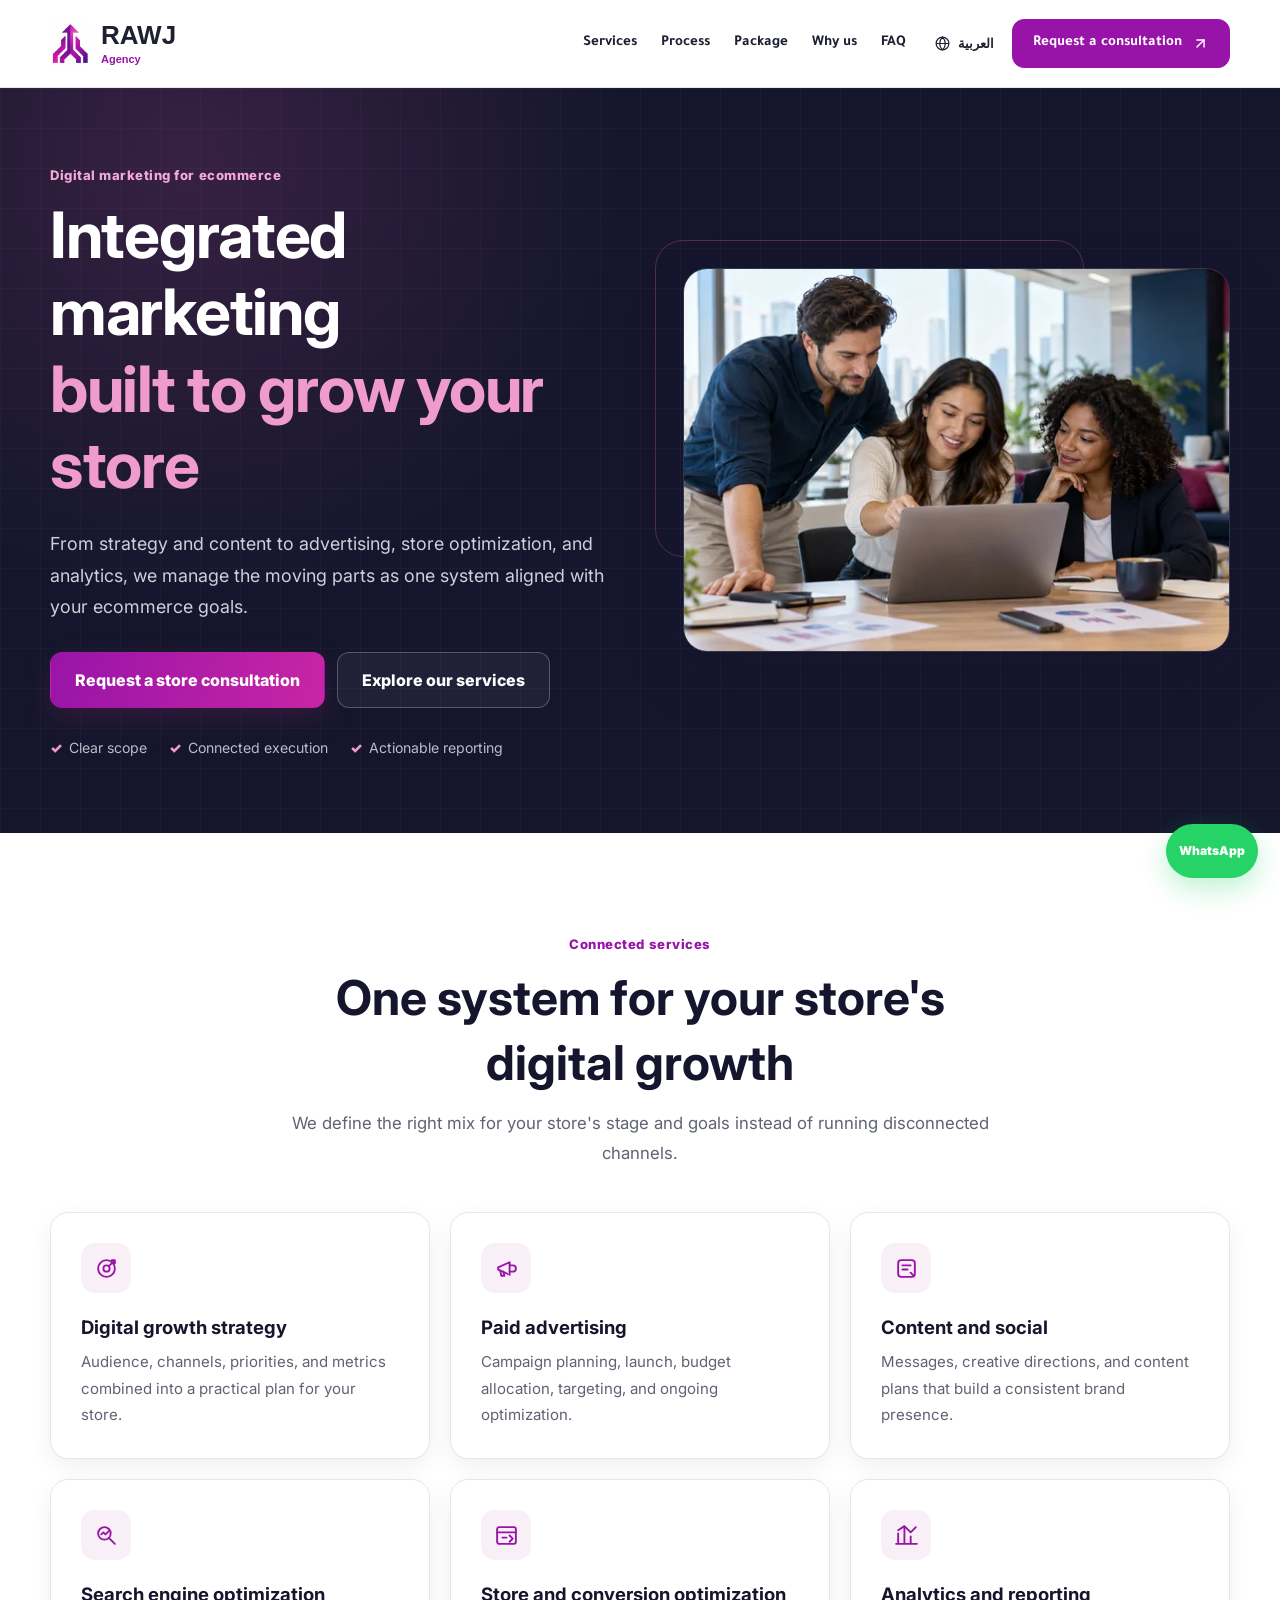
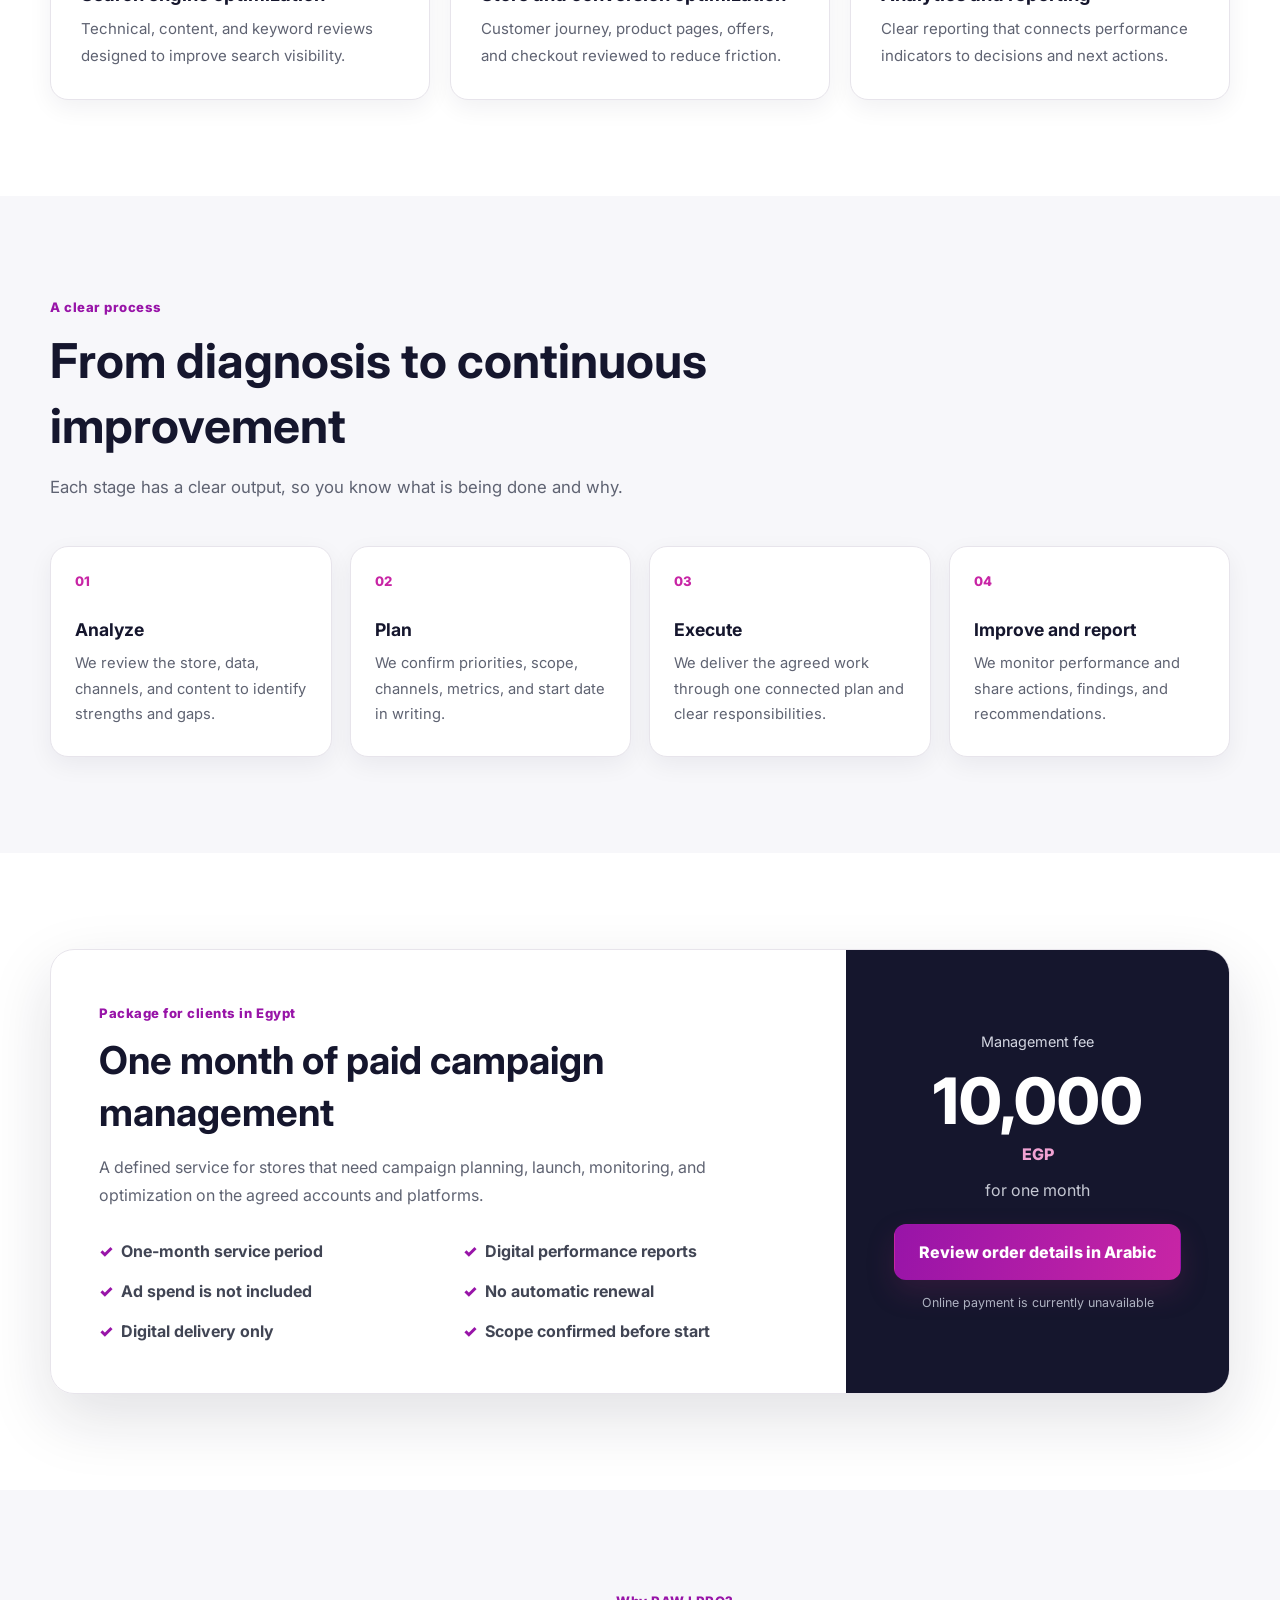
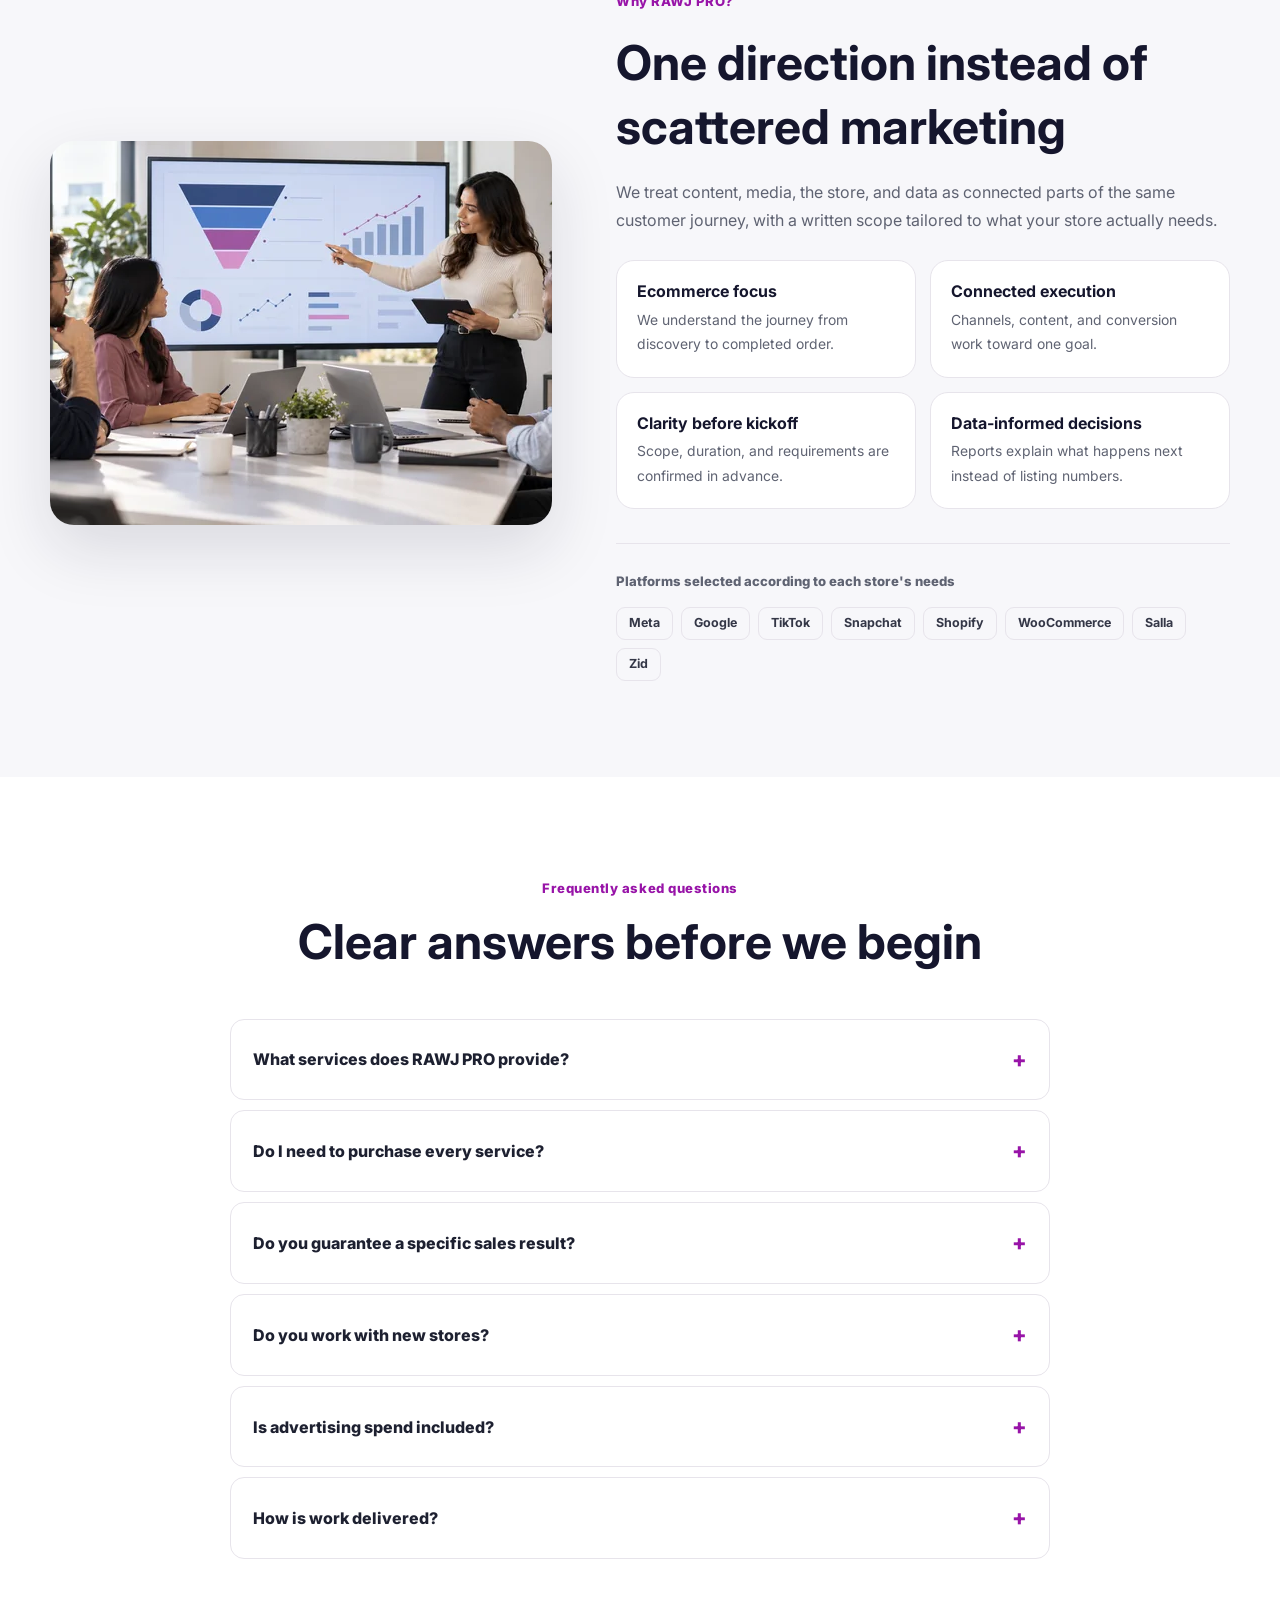
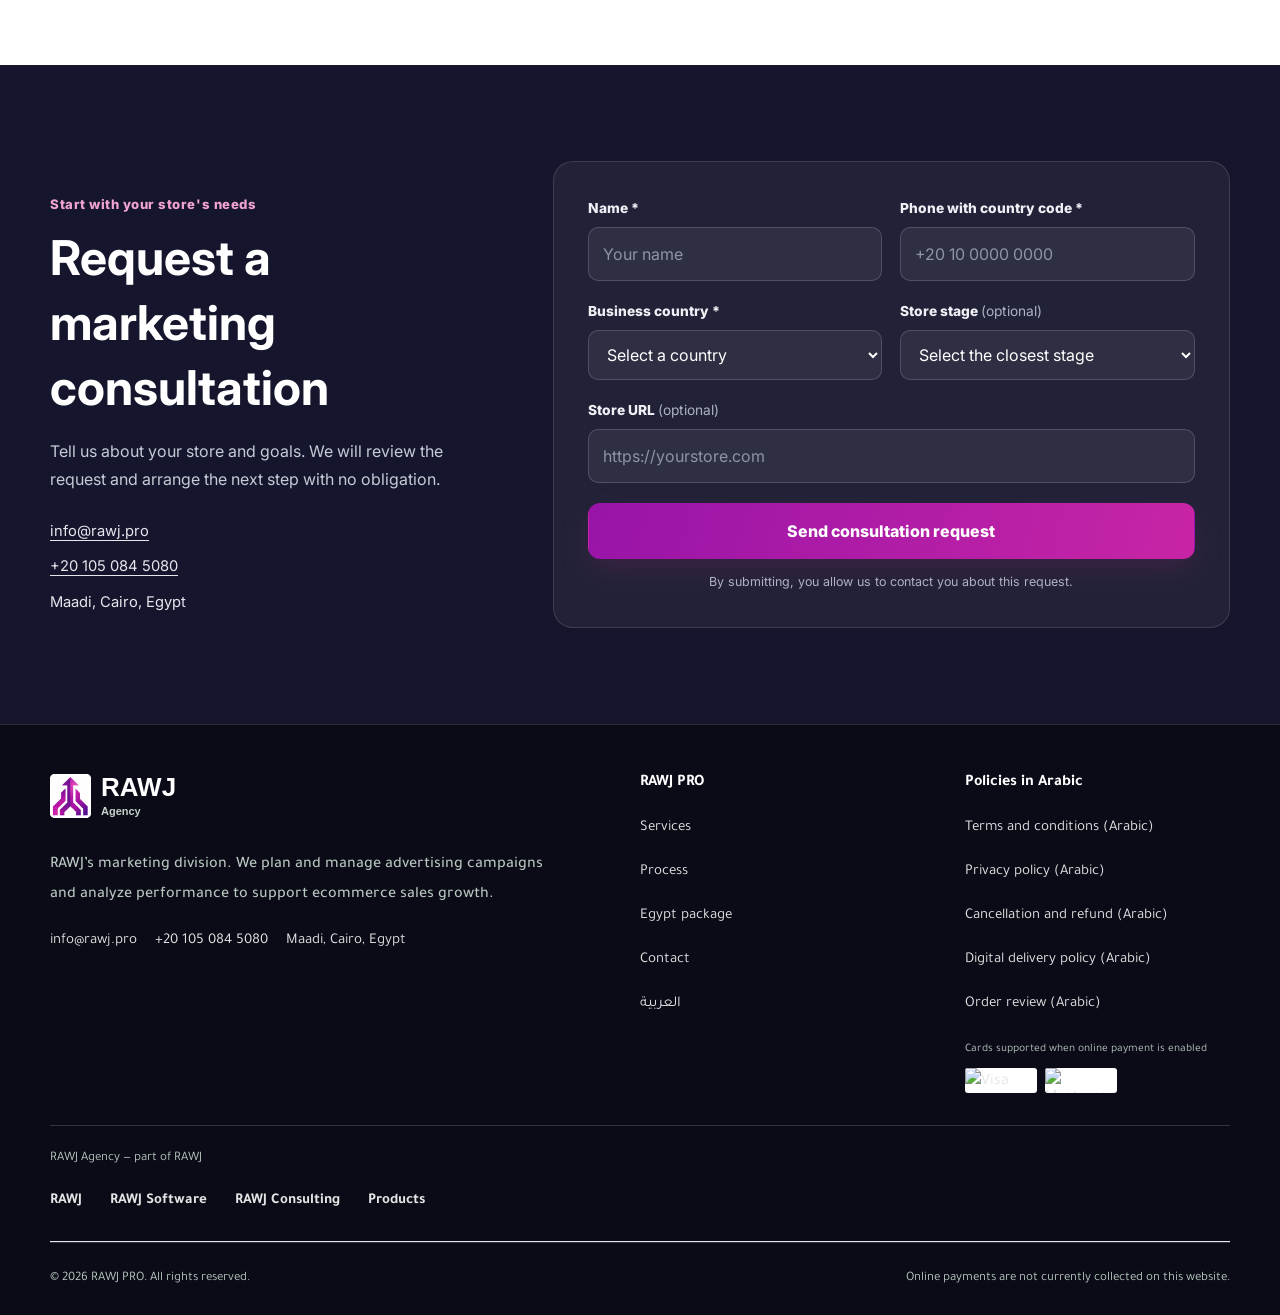
==== commit e3fe9a61: "Clarify RAWJ Agency footer description in Arabic and English" ====
--- a/en/index.html
+++ b/en/index.html
@@ -85,7 +85,7 @@
   </main>
 
   <footer class="site-footer rawj-site-footer" data-rawj-brand="agency"><div class="rawj-footer-inner">
-    <div class="footer-grid rawj-footer-top"><div class="footer-brand"><a class="rawj-brand rawj-agency" href="/en/" aria-label="RAWJ Agency — home"><span class="rawj-brand-mark brand-viewport"><img src="/rawj-brand-family.webp" alt="" width="1774" height="887"></span><span class="rawj-brand-copy"><span class="rawj-brand-name">RAWJ</span> <span class="rawj-brand-label">Agency</span></span></a><p class="rawj-footer-description">RAWJ PRO is a digital marketing agency focused on ecommerce, providing integrated solutions that support sales, performance, and brand growth across digital channels.</p><address class="footer-contact"><a href="mailto:info@rawj.pro">info@rawj.pro</a><a href="tel:+201050845080">+20 105 084 5080</a><span>Maadi, Cairo, Egypt</span></address></div><div><h3>RAWJ PRO</h3><ul class="footer-links"><li><a href="#services">Services</a></li><li><a href="#process">Process</a></li><li><a href="#package">Egypt package</a></li><li><a href="#consultation">Contact</a></li><li><a href="/" lang="ar">العربية</a></li></ul></div><div><h3>Policies in Arabic</h3><ul class="footer-links"><li><a href="/terms.html">Terms and conditions (Arabic)</a></li><li><a href="/privacy.html">Privacy policy (Arabic)</a></li><li><a href="/refund.html">Cancellation and refund (Arabic)</a></li><li><a href="/shipping.html">Digital delivery policy (Arabic)</a></li><li><a href="/checkout.html">Order review (Arabic)</a></li></ul><div class="footer-payment"><p>Cards supported when online payment is enabled</p><div class="payment-icons"><img src="/visa.webp" alt="Visa" width="72" height="25"><img src="/master.webp" alt="Mastercard" width="72" height="25"></div></div></div></div>
+    <div class="footer-grid rawj-footer-top"><div class="footer-brand"><a class="rawj-brand rawj-agency" href="/en/" aria-label="RAWJ Agency — home"><span class="rawj-brand-mark brand-viewport"><img src="/rawj-brand-family.webp" alt="" width="1774" height="887"></span><span class="rawj-brand-copy"><span class="rawj-brand-name">RAWJ</span> <span class="rawj-brand-label">Agency</span></span></a><p class="rawj-footer-description">RAWJ’s marketing division. We plan and manage advertising campaigns and analyze performance to support ecommerce sales growth.</p><address class="footer-contact"><a href="mailto:info@rawj.pro">info@rawj.pro</a><a href="tel:+201050845080">+20 105 084 5080</a><span>Maadi, Cairo, Egypt</span></address></div><div><h3>RAWJ PRO</h3><ul class="footer-links"><li><a href="#services">Services</a></li><li><a href="#process">Process</a></li><li><a href="#package">Egypt package</a></li><li><a href="#consultation">Contact</a></li><li><a href="/" lang="ar">العربية</a></li></ul></div><div><h3>Policies in Arabic</h3><ul class="footer-links"><li><a href="/terms.html">Terms and conditions (Arabic)</a></li><li><a href="/privacy.html">Privacy policy (Arabic)</a></li><li><a href="/refund.html">Cancellation and refund (Arabic)</a></li><li><a href="/shipping.html">Digital delivery policy (Arabic)</a></li><li><a href="/checkout.html">Order review (Arabic)</a></li></ul><div class="footer-payment"><p>Cards supported when online payment is enabled</p><div class="payment-icons"><img src="/visa.webp" alt="Visa" width="72" height="25"><img src="/master.webp" alt="Mastercard" width="72" height="25"></div></div></div></div>
     <nav class="company-network rawj-footer-links" aria-label="RAWJ company"><span>RAWJ Agency — part of RAWJ</span><a href="https://rawj.pro/en/">RAWJ</a><a href="https://rawj.pro/en/software">RAWJ Software</a><a href="https://rawj.pro/en/consulting">RAWJ Consulting</a><a href="https://rawj.pro/en/products">Products</a></nav><div class="footer-bottom rawj-footer-bottom"><span>© 2026 RAWJ PRO. All rights reserved.</span><span>Online payments are not currently collected on this website.</span></div>
   </div></footer>
   <a class="whatsapp-float" href="https://wa.me/201050845080" target="_blank" rel="noopener noreferrer" aria-label="Contact RAWJ PRO on WhatsApp">WhatsApp</a>
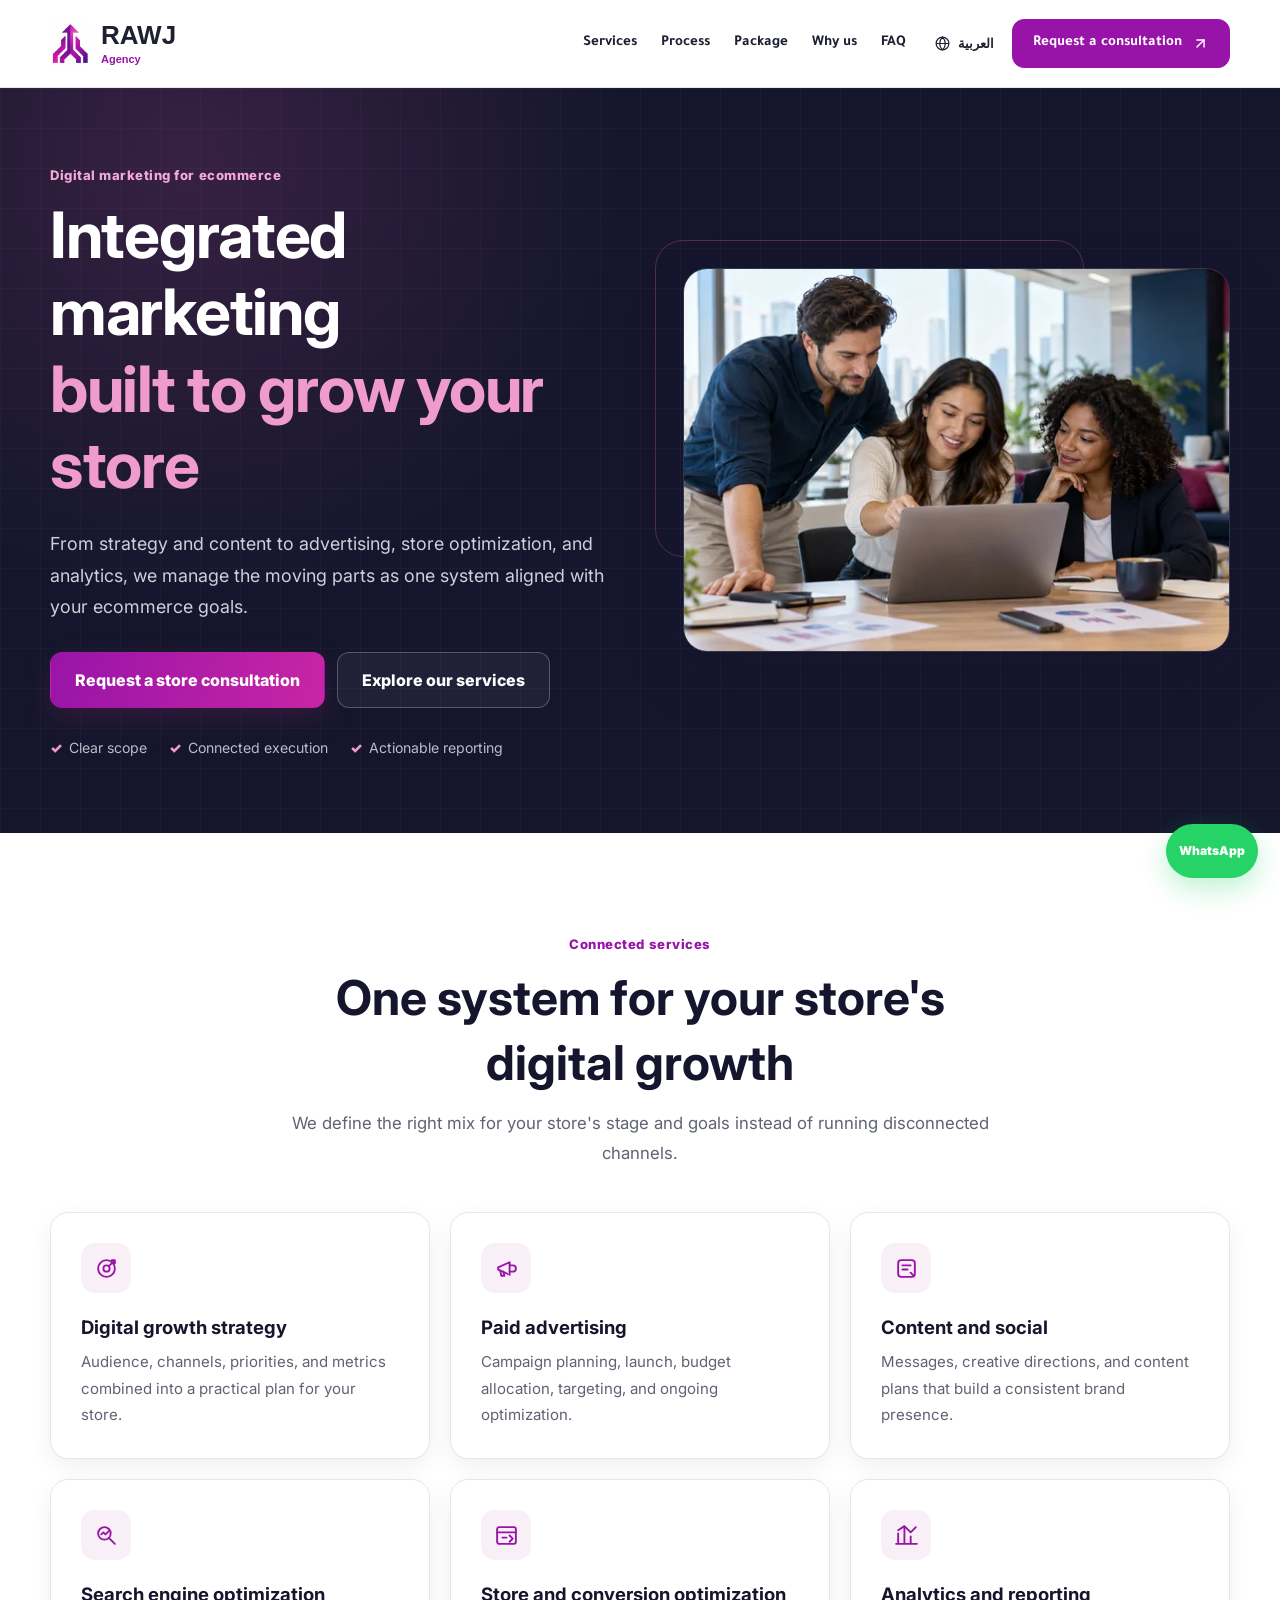
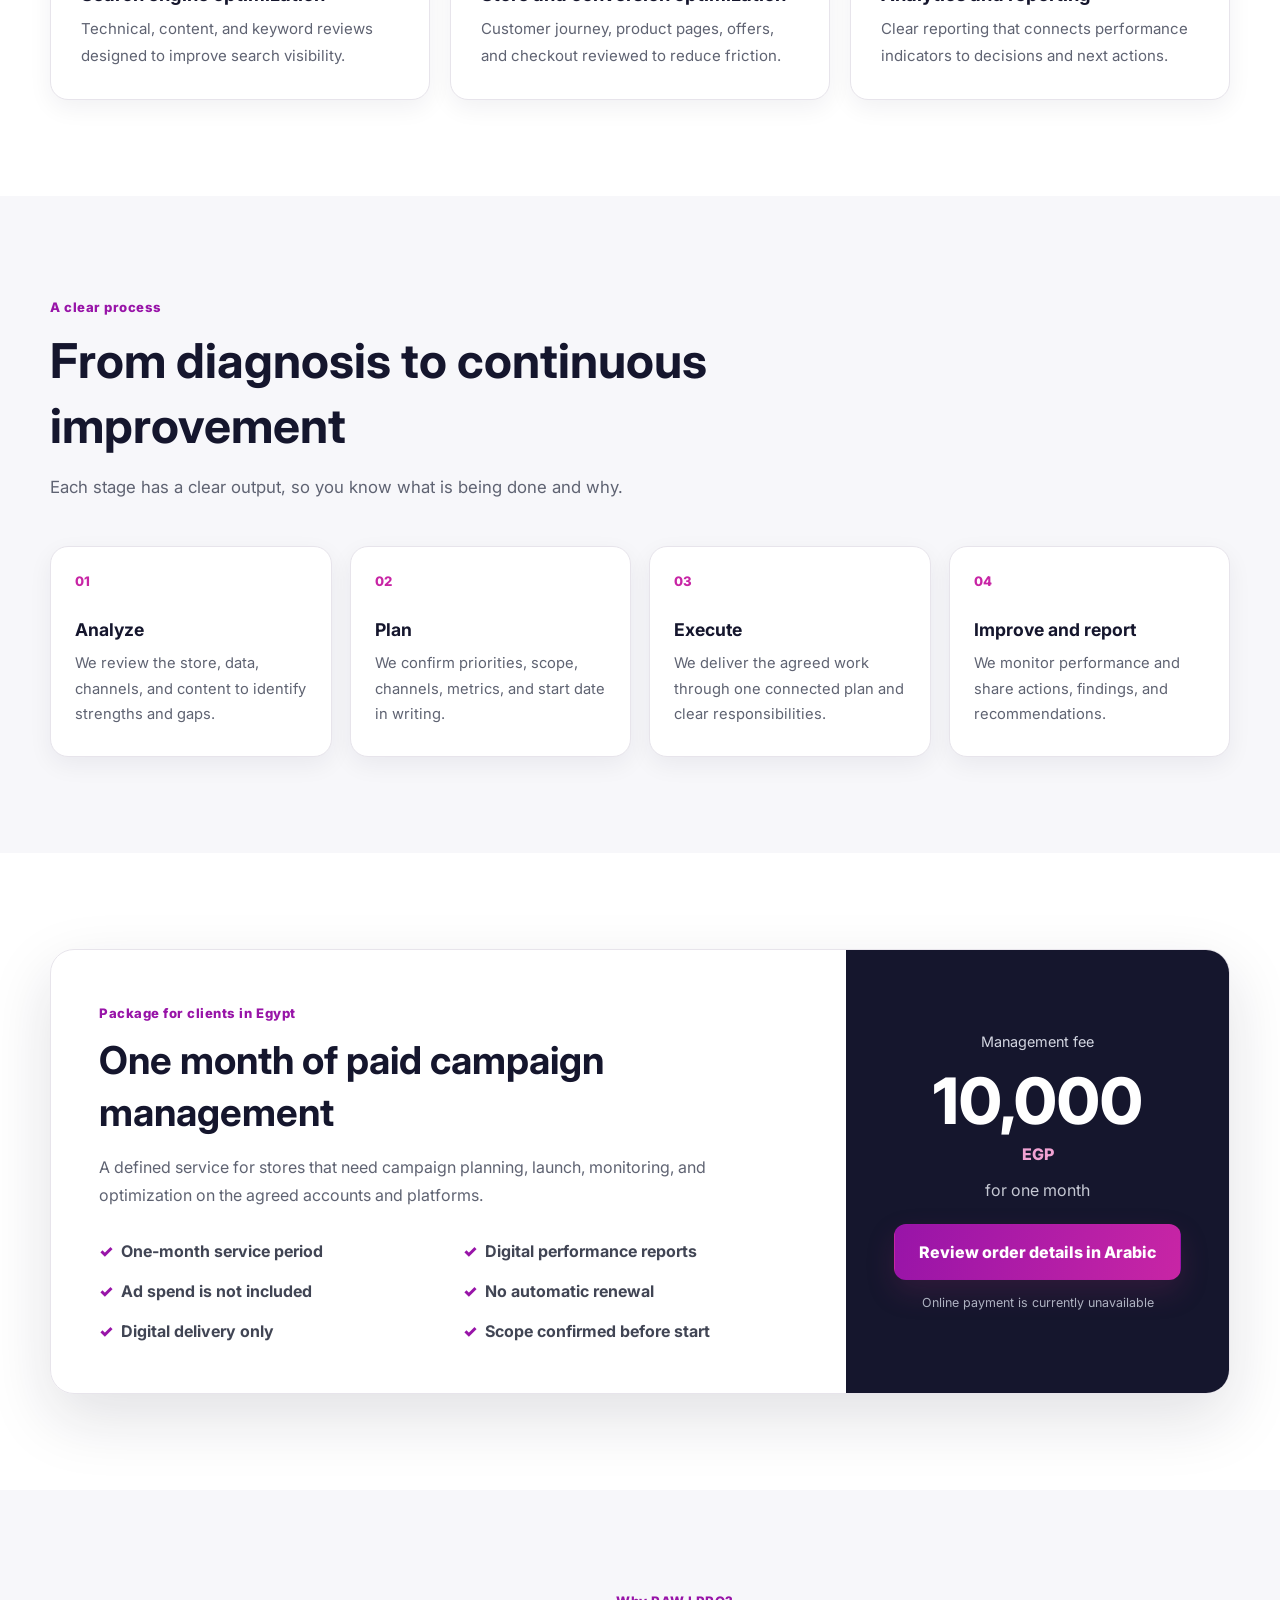
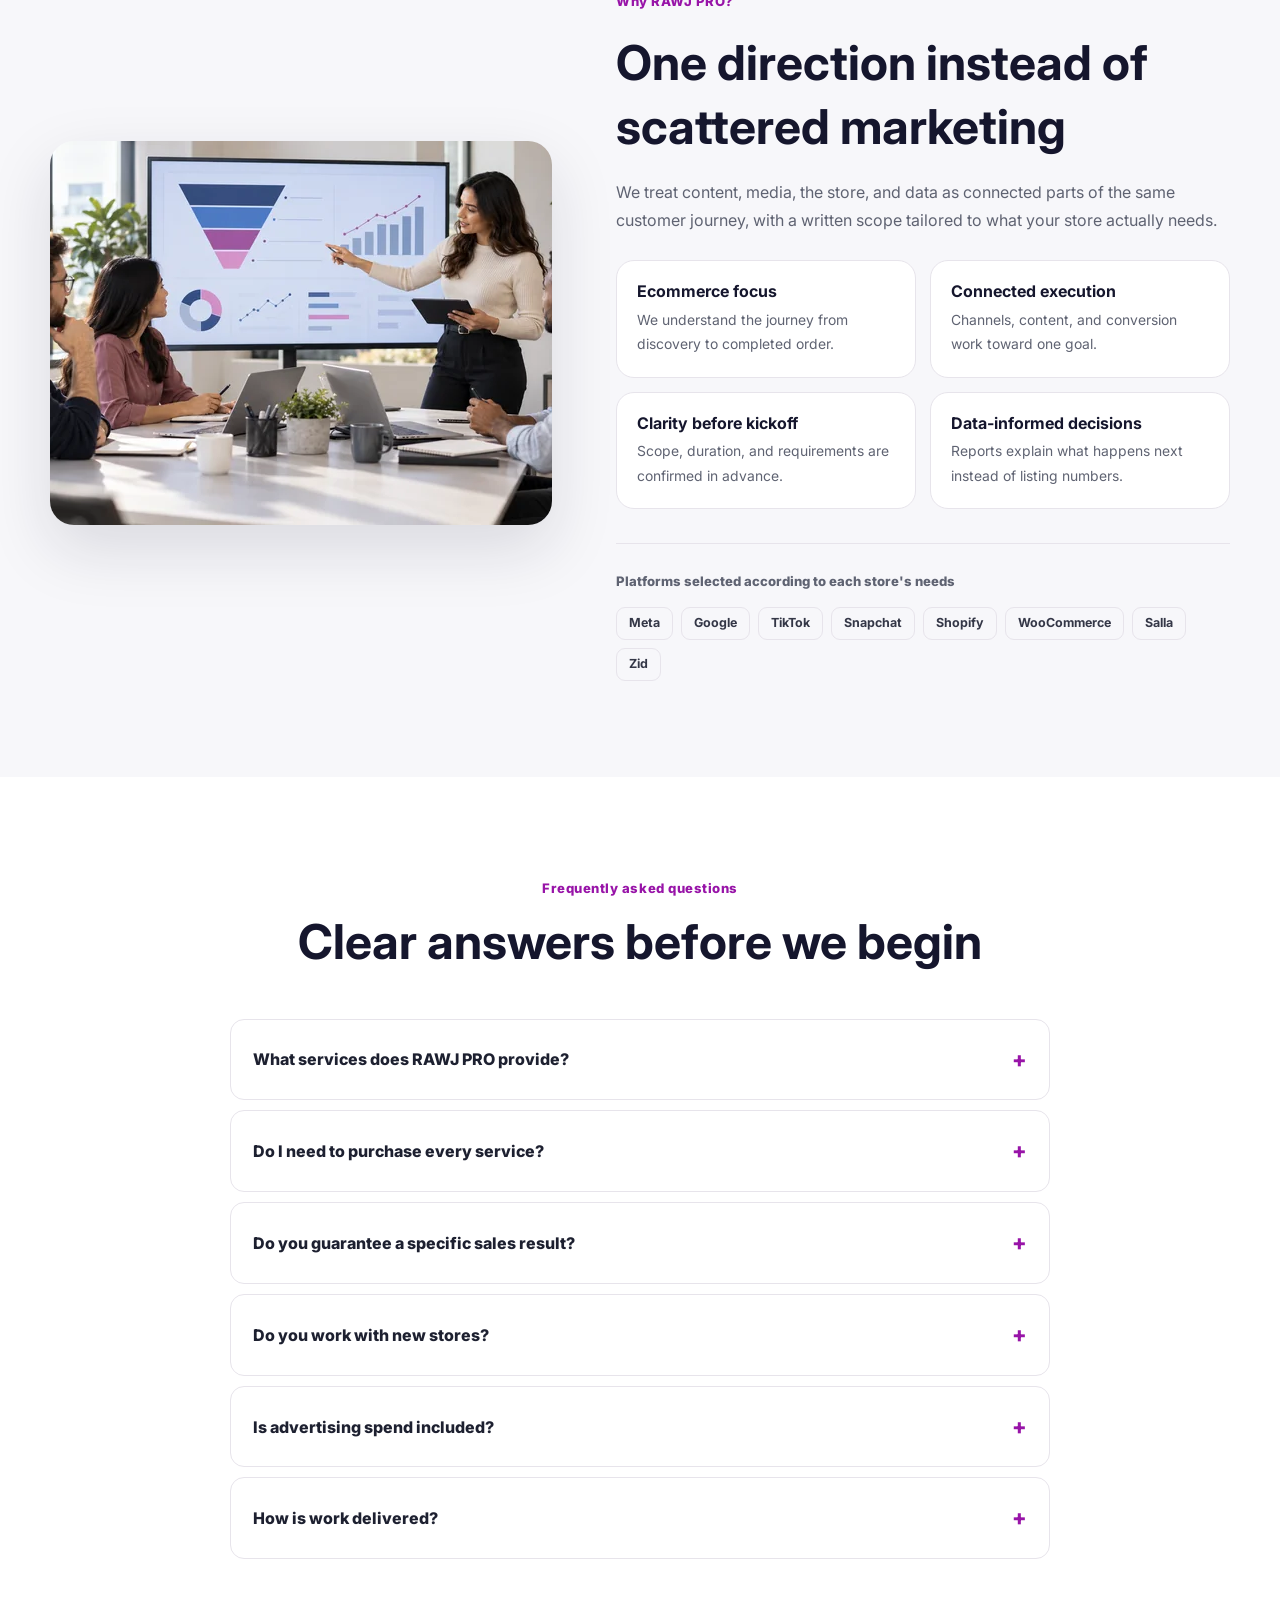
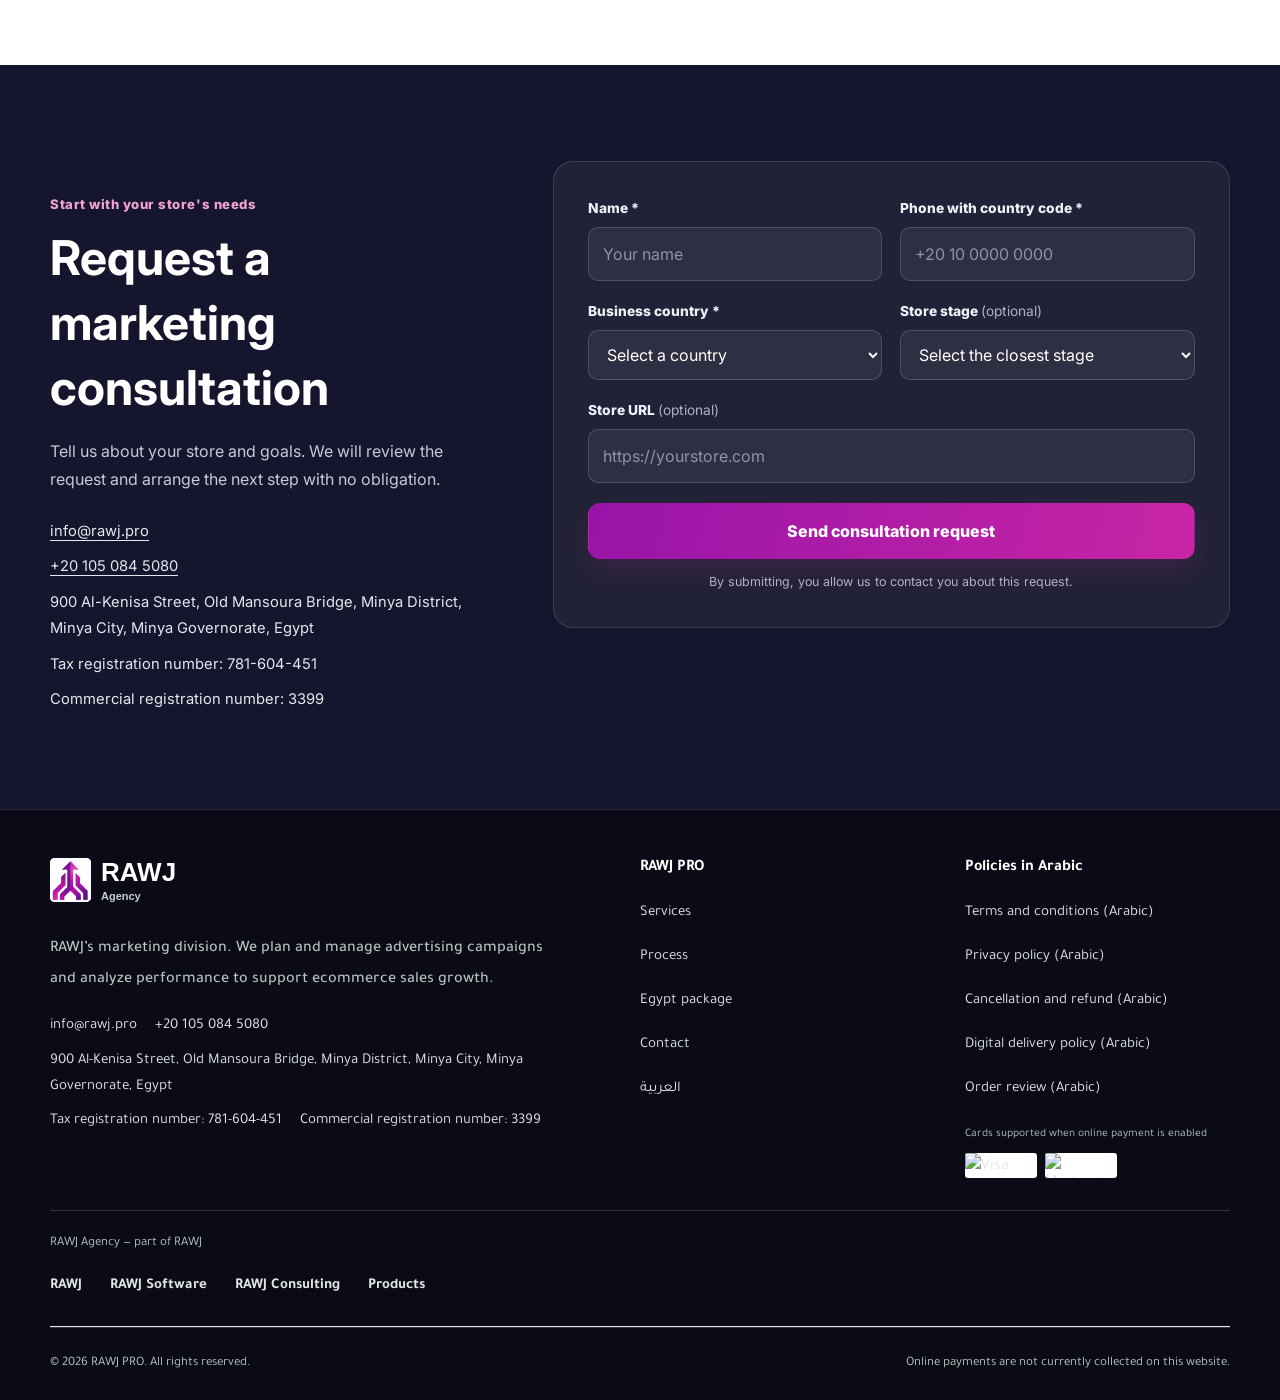
==== commit 13911f97: "fix(merchant): publish registered details" ====
--- a/en/index.html
+++ b/en/index.html
@@ -23,7 +23,7 @@
   <meta name="twitter:image" content="https://agency.rawj.pro/img4.webp?v=20261006">
   <script type="application/ld+json">
   [
-    {"@context":"https://schema.org","@type":"ProfessionalService","name":"RAWJ PRO Digital Marketing Agency","alternateName":"RAWJ PRO","url":"https://agency.rawj.pro/en/","logo":"https://agency.rawj.pro/logo.webp","image":"https://agency.rawj.pro/img4.webp","description":"An ecommerce-focused digital marketing agency providing strategy, paid media, content, SEO, conversion optimization, and analytics.","address":{"@type":"PostalAddress","addressCountry":"EG","addressRegion":"Cairo","addressLocality":"Maadi"},"areaServed":"Middle East and North Africa","contactPoint":{"@type":"ContactPoint","telephone":"+201050845080","email":"info@rawj.pro","contactType":"customer service","availableLanguage":["Arabic","English"]}},
+    {"@context":"https://schema.org","@type":"ProfessionalService","name":"RAWJ PRO Digital Marketing Agency","alternateName":"RAWJ PRO","url":"https://agency.rawj.pro/en/","logo":"https://agency.rawj.pro/logo.webp","image":"https://agency.rawj.pro/img4.webp","description":"An ecommerce-focused digital marketing agency providing strategy, paid media, content, SEO, conversion optimization, and analytics.","taxID":"781-604-451","identifier":{"@type":"PropertyValue","propertyID":"Commercial Registration","value":"3399"},"address":{"@type":"PostalAddress","streetAddress":"900 Al-Kenisa Street, Old Mansoura Bridge, Minya District","addressLocality":"Minya City","addressRegion":"Minya Governorate","addressCountry":"EG"},"areaServed":"Middle East and North Africa","contactPoint":{"@type":"ContactPoint","telephone":"+201050845080","email":"info@rawj.pro","contactType":"customer service","availableLanguage":["Arabic","English"]}},
     {"@context":"https://schema.org","@type":"WebSite","name":"RAWJ PRO","url":"https://agency.rawj.pro/en/","inLanguage":"en"}
   ]
   </script>
@@ -80,12 +80,12 @@
     </section>
 
     <section class="section consultation" id="consultation" aria-labelledby="consultation-title">
-      <div class="container consultation-grid"><div class="consultation-copy"><span class="eyebrow">Start with your store's needs</span><h2 id="consultation-title">Request a marketing consultation</h2><p>Tell us about your store and goals. We will review the request and arrange the next step with no obligation.</p><div class="consultation-details"><a href="mailto:info@rawj.pro">info@rawj.pro</a><a href="tel:+201050845080">+20 105 084 5080</a><span>Maadi, Cairo, Egypt</span></div></div><div><iframe name="en-contact-frame" id="en-contact-frame" hidden title="Form response"></iframe><form class="lead-form" action="https://formsubmit.co/moodysameh66@gmail.com" method="post" target="en-contact-frame" data-frame="en-contact-frame" novalidate><input type="hidden" name="_cc" value="yasminfaried18@gmail.com"><input type="hidden" name="_captcha" value="false"><input type="hidden" name="_subject" value="New consultation request - RAWJ PRO"><input type="hidden" name="_next" value="https://agency.rawj.pro/en/?sent=1"><div class="form-grid"><div class="field"><label for="en-name">Name *</label><input id="en-name" name="Name" type="text" autocomplete="name" placeholder="Your name" data-name required><p class="field-error">Enter at least two characters</p></div><div class="field"><label for="en-phone">Phone with country code *</label><input id="en-phone" name="Phone" type="tel" autocomplete="tel" inputmode="tel" placeholder="+20 10 0000 0000" data-phone required><p class="field-error">Enter a valid phone number with 8–15 digits</p></div><div class="field"><label for="en-country">Business country *</label><select id="en-country" name="Business_country" data-country required><option value="" selected disabled>Select a country</option><option>Egypt</option><option>Saudi Arabia</option><option>United Arab Emirates</option><option>Kuwait</option><option>Qatar</option><option>Bahrain</option><option>Oman</option><option>Other</option></select><p class="field-error">Select your business country</p></div><div class="field"><label for="en-stage">Store stage <span class="optional">(optional)</span></label><select id="en-stage" name="Store_stage"><option value="" selected>Select the closest stage</option><option>New store before launch</option><option>Started receiving orders</option><option>Growing and ready to scale marketing</option><option>Needs performance restructuring</option></select></div><div class="field full"><label for="en-store">Store URL <span class="optional">(optional)</span></label><input id="en-store" name="Store_URL" type="url" autocomplete="url" placeholder="https://yourstore.com"></div></div><button class="btn btn-primary form-submit" type="submit">Send consultation request</button><p class="form-note">By submitting, you allow us to contact you about this request.</p><div class="form-success" role="status">Your request was sent successfully. Our team will contact you about the next step.</div></form></div></div>
+      <div class="container consultation-grid"><div class="consultation-copy"><span class="eyebrow">Start with your store's needs</span><h2 id="consultation-title">Request a marketing consultation</h2><p>Tell us about your store and goals. We will review the request and arrange the next step with no obligation.</p><div class="consultation-details"><a href="mailto:info@rawj.pro">info@rawj.pro</a><a href="tel:+201050845080">+20 105 084 5080</a><span>900 Al-Kenisa Street, Old Mansoura Bridge, Minya District, Minya City, Minya Governorate, Egypt</span><span>Tax registration number: <bdi>781-604-451</bdi></span><span>Commercial registration number: <bdi>3399</bdi></span></div></div><div><iframe name="en-contact-frame" id="en-contact-frame" hidden title="Form response"></iframe><form class="lead-form" action="https://formsubmit.co/info@rawj.pro" method="post" target="en-contact-frame" data-frame="en-contact-frame" novalidate><input type="hidden" name="_captcha" value="false"><input type="hidden" name="_subject" value="New consultation request - RAWJ PRO"><input type="hidden" name="_next" value="https://agency.rawj.pro/en/?sent=1"><div class="form-grid"><div class="field"><label for="en-name">Name *</label><input id="en-name" name="Name" type="text" autocomplete="name" placeholder="Your name" data-name required><p class="field-error">Enter at least two characters</p></div><div class="field"><label for="en-phone">Phone with country code *</label><input id="en-phone" name="Phone" type="tel" autocomplete="tel" inputmode="tel" placeholder="+20 10 0000 0000" data-phone required><p class="field-error">Enter a valid phone number with 8–15 digits</p></div><div class="field"><label for="en-country">Business country *</label><select id="en-country" name="Business_country" data-country required><option value="" selected disabled>Select a country</option><option>Egypt</option><option>Saudi Arabia</option><option>United Arab Emirates</option><option>Kuwait</option><option>Qatar</option><option>Bahrain</option><option>Oman</option><option>Other</option></select><p class="field-error">Select your business country</p></div><div class="field"><label for="en-stage">Store stage <span class="optional">(optional)</span></label><select id="en-stage" name="Store_stage"><option value="" selected>Select the closest stage</option><option>New store before launch</option><option>Started receiving orders</option><option>Growing and ready to scale marketing</option><option>Needs performance restructuring</option></select></div><div class="field full"><label for="en-store">Store URL <span class="optional">(optional)</span></label><input id="en-store" name="Store_URL" type="url" autocomplete="url" placeholder="https://yourstore.com"></div></div><button class="btn btn-primary form-submit" type="submit">Send consultation request</button><p class="form-note">By submitting, you allow us to contact you about this request.</p><div class="form-success" role="status">Your request was sent successfully. Our team will contact you about the next step.</div></form></div></div>
     </section>
   </main>
 
   <footer class="site-footer rawj-site-footer" data-rawj-brand="agency"><div class="rawj-footer-inner">
-    <div class="footer-grid rawj-footer-top"><div class="footer-brand"><a class="rawj-brand rawj-agency" href="/en/" aria-label="RAWJ Agency — home"><span class="rawj-brand-mark brand-viewport"><img src="/rawj-brand-family.webp" alt="" width="1774" height="887"></span><span class="rawj-brand-copy"><span class="rawj-brand-name">RAWJ</span> <span class="rawj-brand-label">Agency</span></span></a><p class="rawj-footer-description">RAWJ’s marketing division. We plan and manage advertising campaigns and analyze performance to support ecommerce sales growth.</p><address class="footer-contact"><a href="mailto:info@rawj.pro">info@rawj.pro</a><a href="tel:+201050845080">+20 105 084 5080</a><span>Maadi, Cairo, Egypt</span></address></div><div><h3>RAWJ PRO</h3><ul class="footer-links"><li><a href="#services">Services</a></li><li><a href="#process">Process</a></li><li><a href="#package">Egypt package</a></li><li><a href="#consultation">Contact</a></li><li><a href="/" lang="ar">العربية</a></li></ul></div><div><h3>Policies in Arabic</h3><ul class="footer-links"><li><a href="/terms.html">Terms and conditions (Arabic)</a></li><li><a href="/privacy.html">Privacy policy (Arabic)</a></li><li><a href="/refund.html">Cancellation and refund (Arabic)</a></li><li><a href="/shipping.html">Digital delivery policy (Arabic)</a></li><li><a href="/checkout.html">Order review (Arabic)</a></li></ul><div class="footer-payment"><p>Cards supported when online payment is enabled</p><div class="payment-icons"><img src="/visa.webp" alt="Visa" width="72" height="25"><img src="/master.webp" alt="Mastercard" width="72" height="25"></div></div></div></div>
+    <div class="footer-grid rawj-footer-top"><div class="footer-brand"><a class="rawj-brand rawj-agency" href="/en/" aria-label="RAWJ Agency — home"><span class="rawj-brand-mark brand-viewport"><img src="/rawj-brand-family.webp" alt="" width="1774" height="887"></span><span class="rawj-brand-copy"><span class="rawj-brand-name">RAWJ</span> <span class="rawj-brand-label">Agency</span></span></a><p class="rawj-footer-description">RAWJ’s marketing division. We plan and manage advertising campaigns and analyze performance to support ecommerce sales growth.</p><address class="footer-contact"><a href="mailto:info@rawj.pro">info@rawj.pro</a><a href="tel:+201050845080">+20 105 084 5080</a><span>900 Al-Kenisa Street, Old Mansoura Bridge, Minya District, Minya City, Minya Governorate, Egypt</span><span>Tax registration number: <bdi>781-604-451</bdi></span><span>Commercial registration number: <bdi>3399</bdi></span></address></div><div><h3>RAWJ PRO</h3><ul class="footer-links"><li><a href="#services">Services</a></li><li><a href="#process">Process</a></li><li><a href="#package">Egypt package</a></li><li><a href="#consultation">Contact</a></li><li><a href="/" lang="ar">العربية</a></li></ul></div><div><h3>Policies in Arabic</h3><ul class="footer-links"><li><a href="/terms.html">Terms and conditions (Arabic)</a></li><li><a href="/privacy.html">Privacy policy (Arabic)</a></li><li><a href="/refund.html">Cancellation and refund (Arabic)</a></li><li><a href="/shipping.html">Digital delivery policy (Arabic)</a></li><li><a href="/checkout.html">Order review (Arabic)</a></li></ul><div class="footer-payment"><p>Cards supported when online payment is enabled</p><div class="payment-icons"><img src="/visa.webp" alt="Visa" width="72" height="25"><img src="/master.webp" alt="Mastercard" width="72" height="25"></div></div></div></div>
     <nav class="company-network rawj-footer-links" aria-label="RAWJ company"><span>RAWJ Agency — part of RAWJ</span><a href="https://rawj.pro/en/">RAWJ</a><a href="https://rawj.pro/en/software">RAWJ Software</a><a href="https://rawj.pro/en/consulting">RAWJ Consulting</a><a href="https://rawj.pro/en/products">Products</a></nav><div class="footer-bottom rawj-footer-bottom"><span>© 2026 RAWJ PRO. All rights reserved.</span><span>Online payments are not currently collected on this website.</span></div>
   </div></footer>
   <a class="whatsapp-float" href="https://wa.me/201050845080" target="_blank" rel="noopener noreferrer" aria-label="Contact RAWJ PRO on WhatsApp">WhatsApp</a>
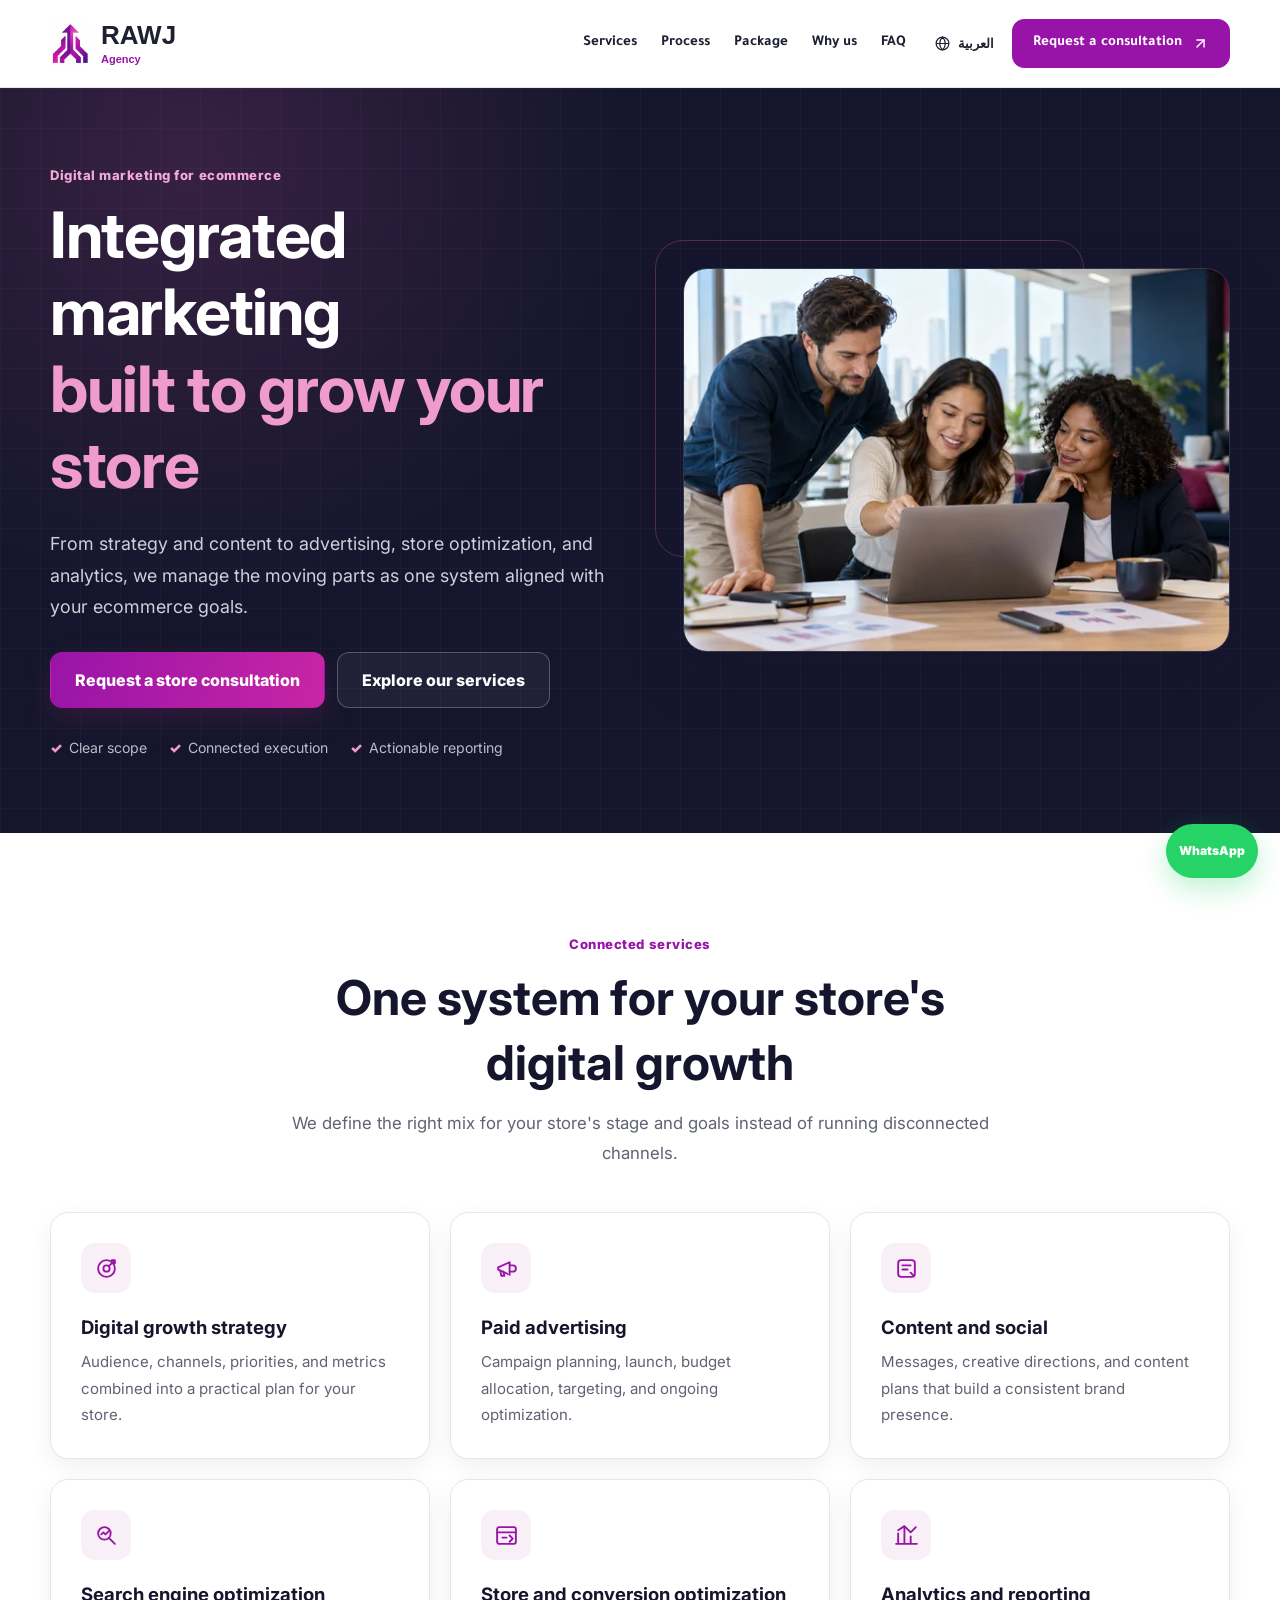
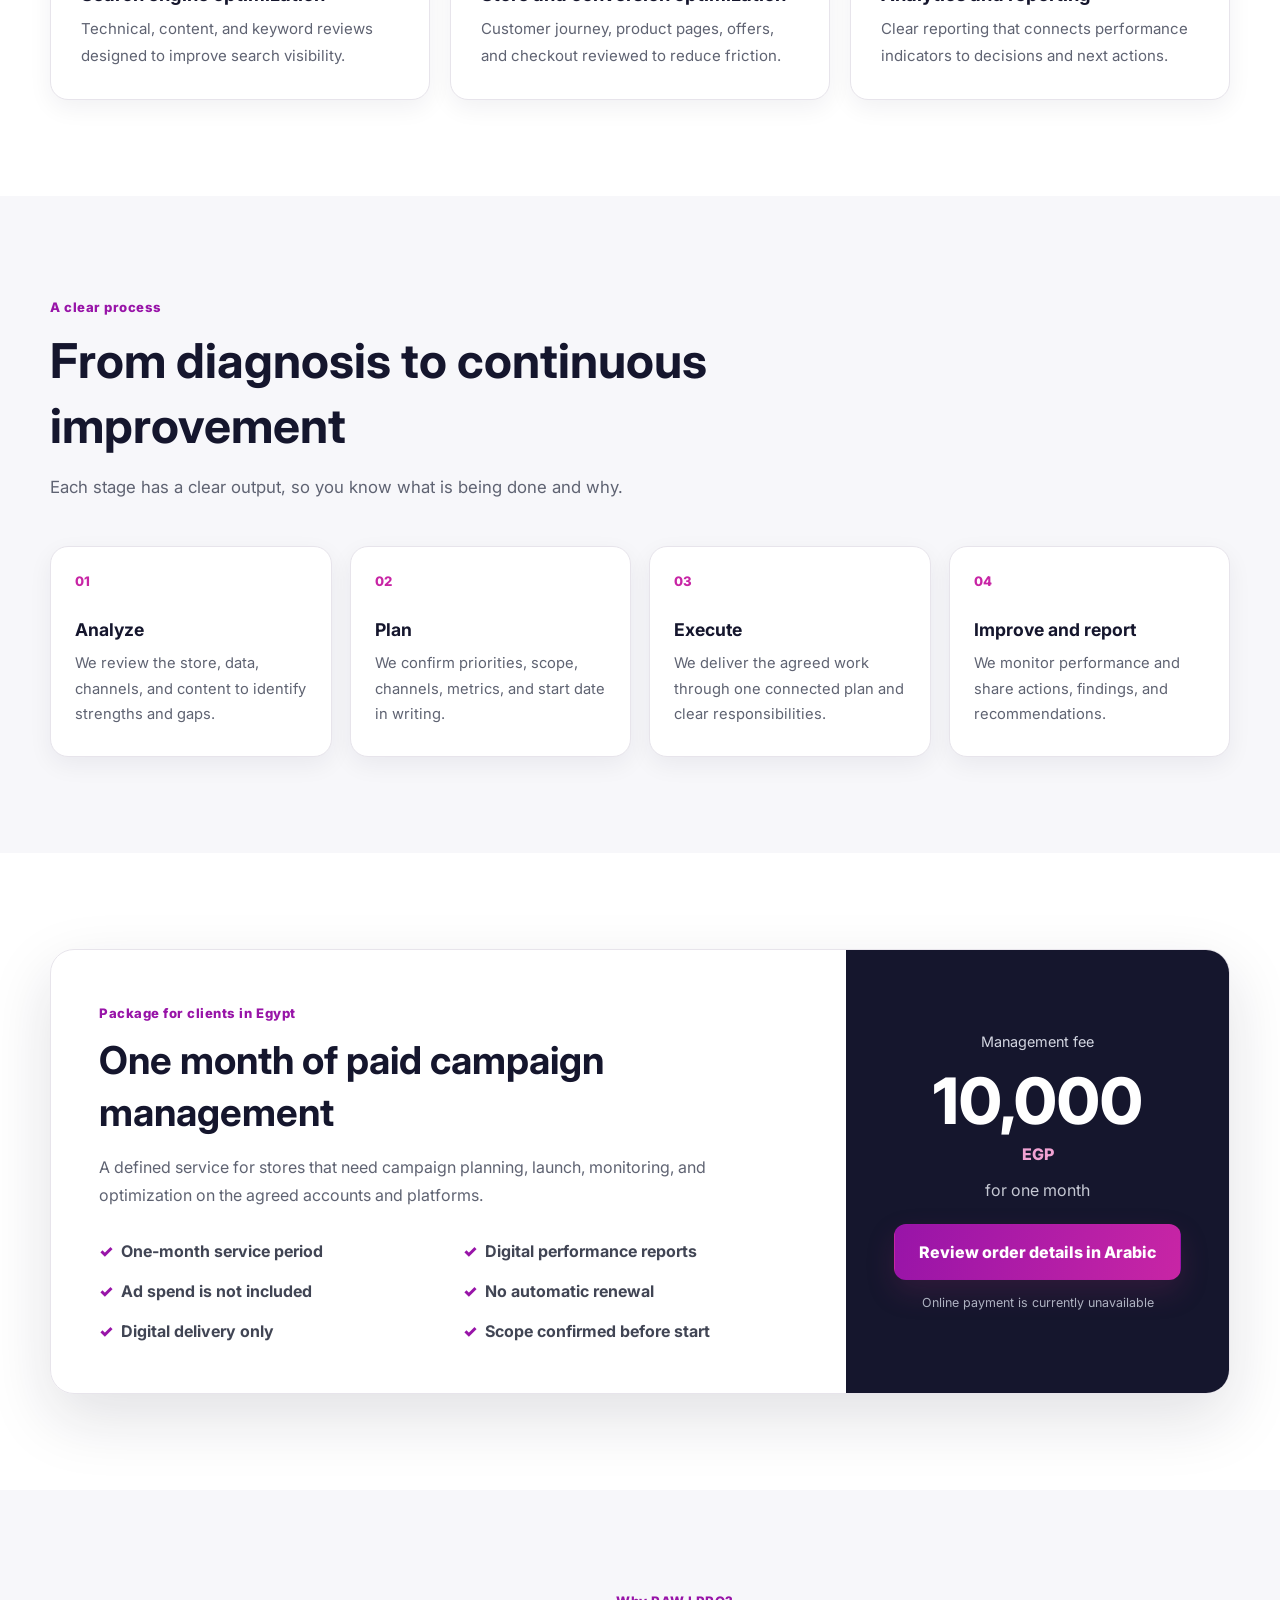
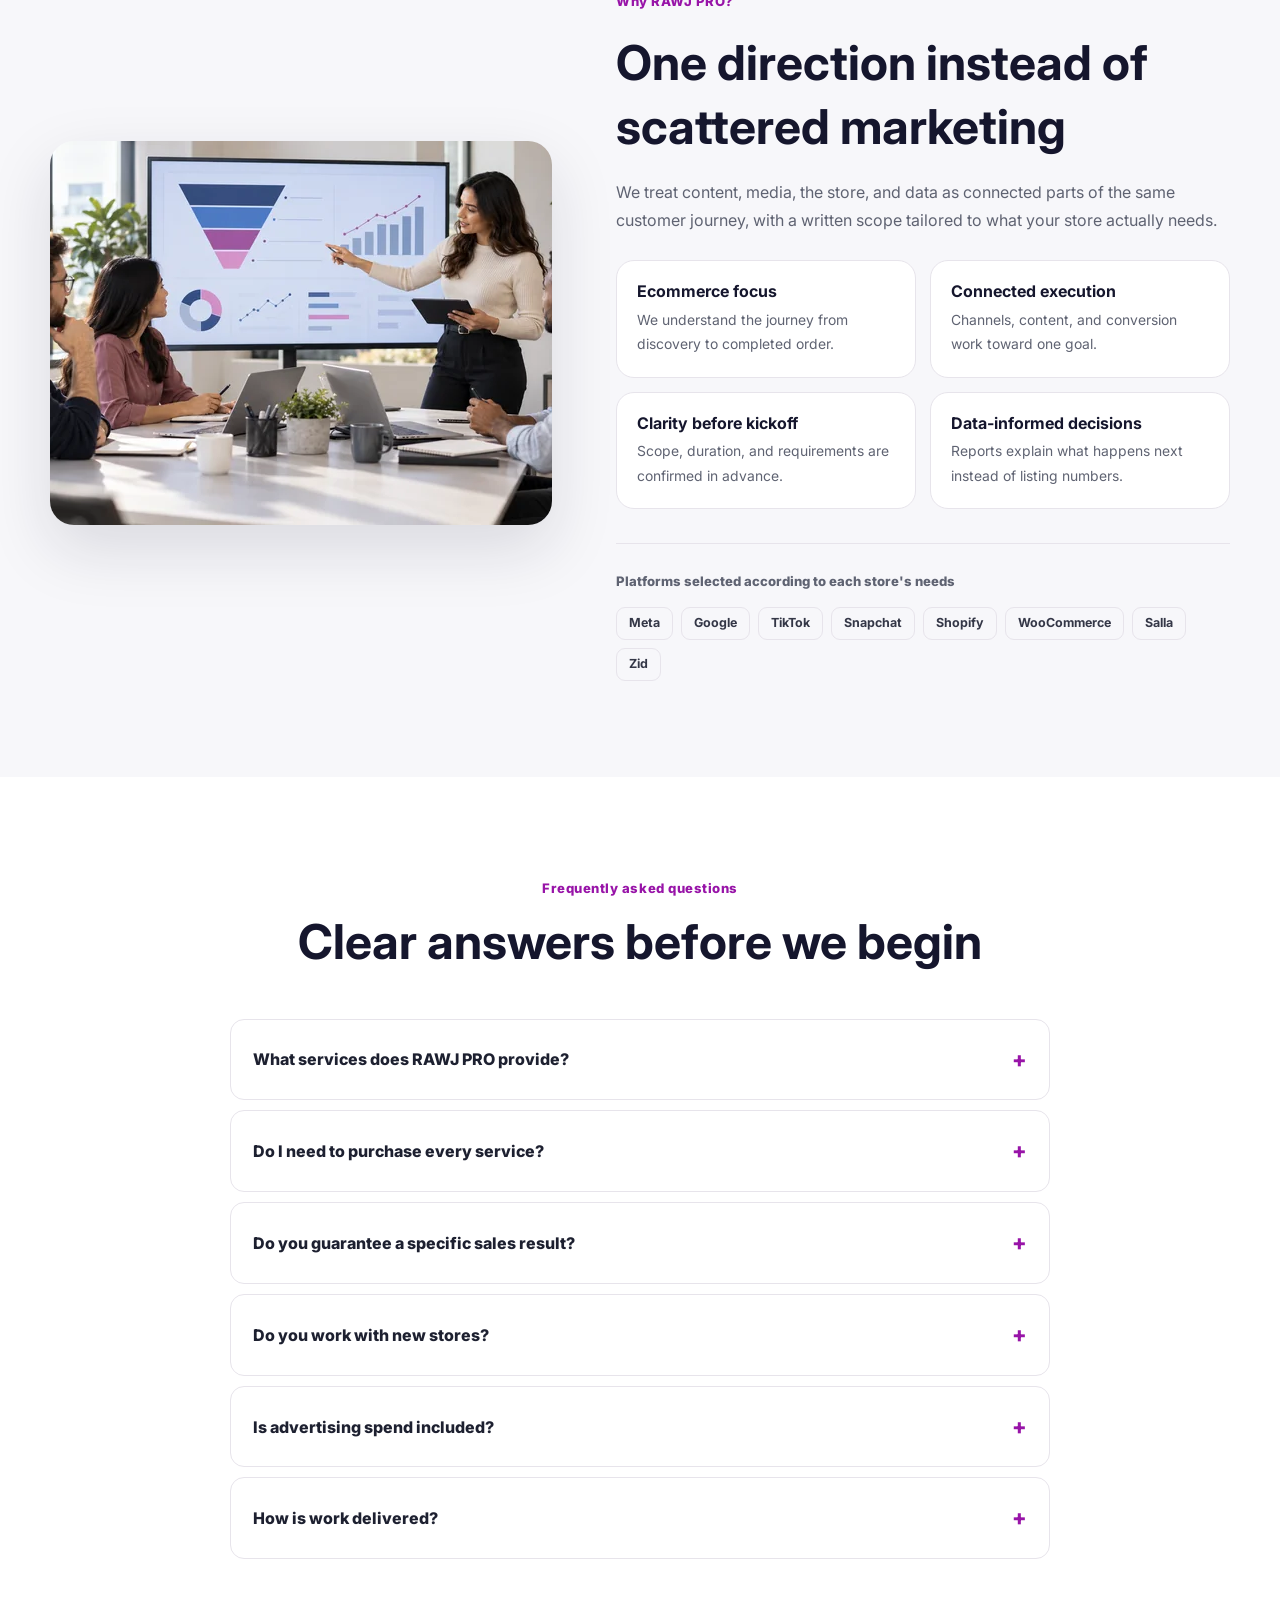
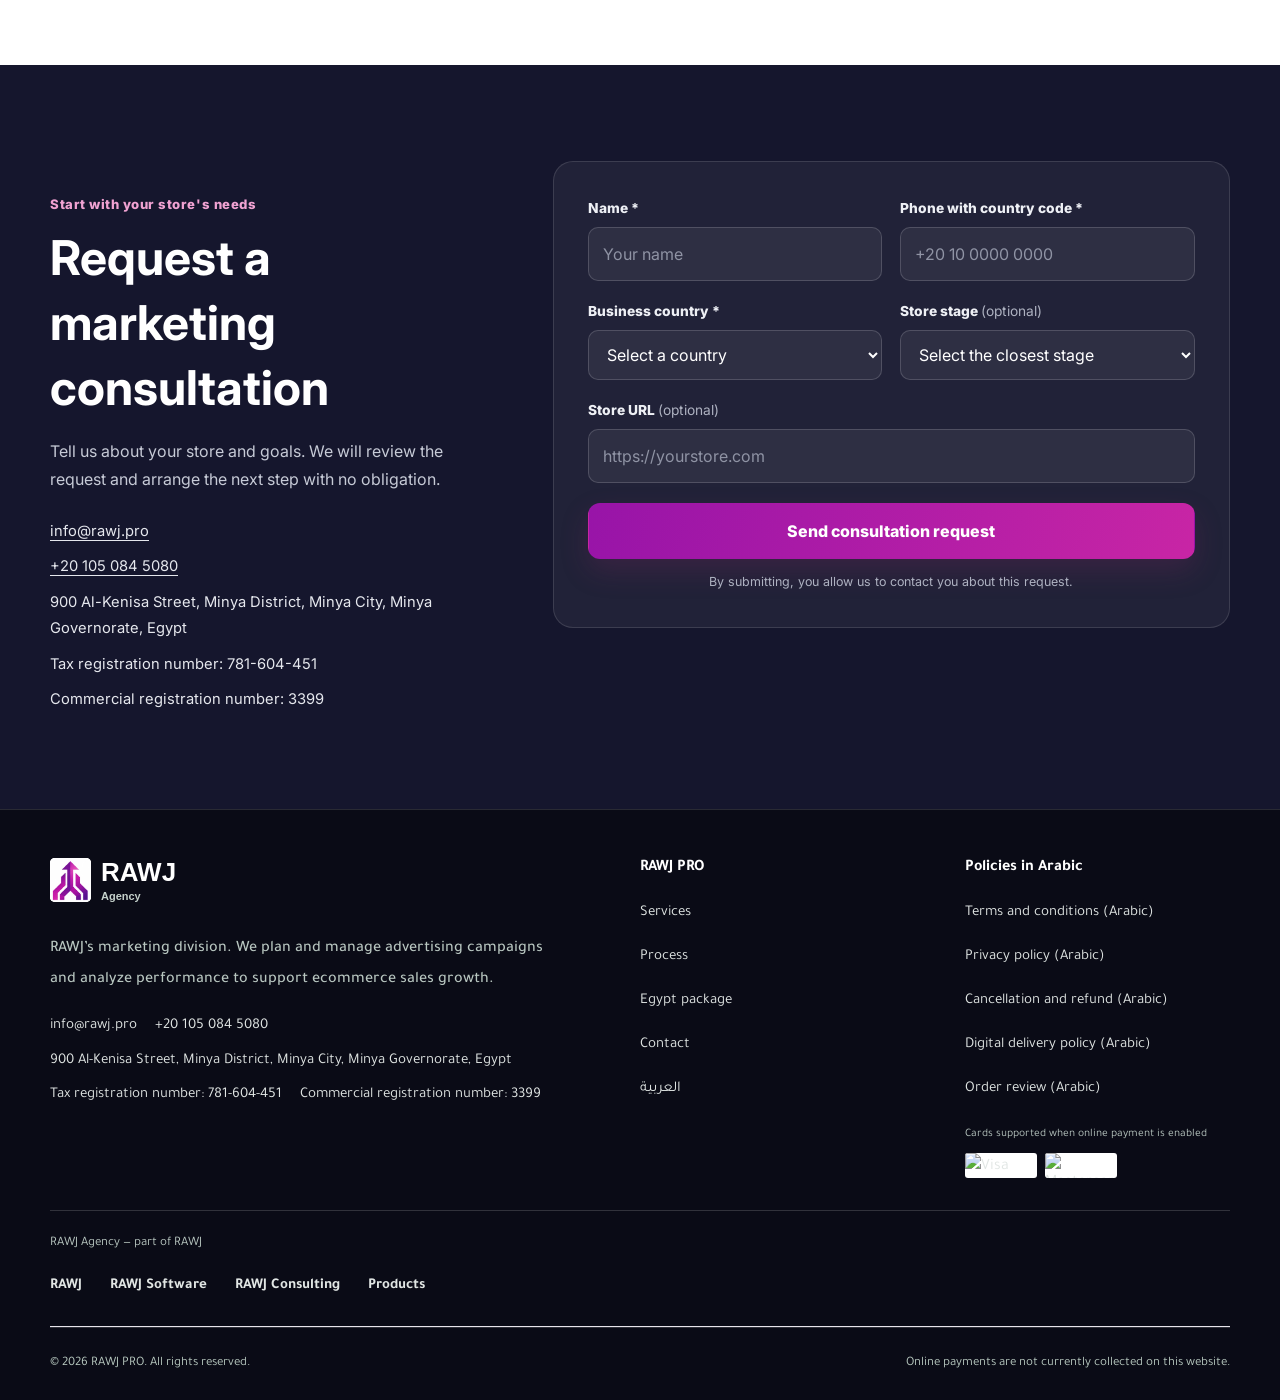
==== commit dd4f29cc: "fix(merchant): match registered address" ====
--- a/en/index.html
+++ b/en/index.html
@@ -23,7 +23,7 @@
   <meta name="twitter:image" content="https://agency.rawj.pro/img4.webp?v=20261006">
   <script type="application/ld+json">
   [
-    {"@context":"https://schema.org","@type":"ProfessionalService","name":"RAWJ PRO Digital Marketing Agency","alternateName":"RAWJ PRO","url":"https://agency.rawj.pro/en/","logo":"https://agency.rawj.pro/logo.webp","image":"https://agency.rawj.pro/img4.webp","description":"An ecommerce-focused digital marketing agency providing strategy, paid media, content, SEO, conversion optimization, and analytics.","taxID":"781-604-451","identifier":{"@type":"PropertyValue","propertyID":"Commercial Registration","value":"3399"},"address":{"@type":"PostalAddress","streetAddress":"900 Al-Kenisa Street, Old Mansoura Bridge, Minya District","addressLocality":"Minya City","addressRegion":"Minya Governorate","addressCountry":"EG"},"areaServed":"Middle East and North Africa","contactPoint":{"@type":"ContactPoint","telephone":"+201050845080","email":"info@rawj.pro","contactType":"customer service","availableLanguage":["Arabic","English"]}},
+    {"@context":"https://schema.org","@type":"ProfessionalService","name":"RAWJ PRO Digital Marketing Agency","alternateName":"RAWJ PRO","url":"https://agency.rawj.pro/en/","logo":"https://agency.rawj.pro/logo.webp","image":"https://agency.rawj.pro/img4.webp","description":"An ecommerce-focused digital marketing agency providing strategy, paid media, content, SEO, conversion optimization, and analytics.","taxID":"781-604-451","identifier":{"@type":"PropertyValue","propertyID":"Commercial Registration","value":"3399"},"address":{"@type":"PostalAddress","streetAddress":"900 Al-Kenisa Street, Minya District","addressLocality":"Minya City","addressRegion":"Minya Governorate","addressCountry":"EG"},"areaServed":"Middle East and North Africa","contactPoint":{"@type":"ContactPoint","telephone":"+201050845080","email":"info@rawj.pro","contactType":"customer service","availableLanguage":["Arabic","English"]}},
     {"@context":"https://schema.org","@type":"WebSite","name":"RAWJ PRO","url":"https://agency.rawj.pro/en/","inLanguage":"en"}
   ]
   </script>
@@ -80,12 +80,12 @@
     </section>
 
     <section class="section consultation" id="consultation" aria-labelledby="consultation-title">
-      <div class="container consultation-grid"><div class="consultation-copy"><span class="eyebrow">Start with your store's needs</span><h2 id="consultation-title">Request a marketing consultation</h2><p>Tell us about your store and goals. We will review the request and arrange the next step with no obligation.</p><div class="consultation-details"><a href="mailto:info@rawj.pro">info@rawj.pro</a><a href="tel:+201050845080">+20 105 084 5080</a><span>900 Al-Kenisa Street, Old Mansoura Bridge, Minya District, Minya City, Minya Governorate, Egypt</span><span>Tax registration number: <bdi>781-604-451</bdi></span><span>Commercial registration number: <bdi>3399</bdi></span></div></div><div><iframe name="en-contact-frame" id="en-contact-frame" hidden title="Form response"></iframe><form class="lead-form" action="https://formsubmit.co/info@rawj.pro" method="post" target="en-contact-frame" data-frame="en-contact-frame" novalidate><input type="hidden" name="_captcha" value="false"><input type="hidden" name="_subject" value="New consultation request - RAWJ PRO"><input type="hidden" name="_next" value="https://agency.rawj.pro/en/?sent=1"><div class="form-grid"><div class="field"><label for="en-name">Name *</label><input id="en-name" name="Name" type="text" autocomplete="name" placeholder="Your name" data-name required><p class="field-error">Enter at least two characters</p></div><div class="field"><label for="en-phone">Phone with country code *</label><input id="en-phone" name="Phone" type="tel" autocomplete="tel" inputmode="tel" placeholder="+20 10 0000 0000" data-phone required><p class="field-error">Enter a valid phone number with 8–15 digits</p></div><div class="field"><label for="en-country">Business country *</label><select id="en-country" name="Business_country" data-country required><option value="" selected disabled>Select a country</option><option>Egypt</option><option>Saudi Arabia</option><option>United Arab Emirates</option><option>Kuwait</option><option>Qatar</option><option>Bahrain</option><option>Oman</option><option>Other</option></select><p class="field-error">Select your business country</p></div><div class="field"><label for="en-stage">Store stage <span class="optional">(optional)</span></label><select id="en-stage" name="Store_stage"><option value="" selected>Select the closest stage</option><option>New store before launch</option><option>Started receiving orders</option><option>Growing and ready to scale marketing</option><option>Needs performance restructuring</option></select></div><div class="field full"><label for="en-store">Store URL <span class="optional">(optional)</span></label><input id="en-store" name="Store_URL" type="url" autocomplete="url" placeholder="https://yourstore.com"></div></div><button class="btn btn-primary form-submit" type="submit">Send consultation request</button><p class="form-note">By submitting, you allow us to contact you about this request.</p><div class="form-success" role="status">Your request was sent successfully. Our team will contact you about the next step.</div></form></div></div>
+      <div class="container consultation-grid"><div class="consultation-copy"><span class="eyebrow">Start with your store's needs</span><h2 id="consultation-title">Request a marketing consultation</h2><p>Tell us about your store and goals. We will review the request and arrange the next step with no obligation.</p><div class="consultation-details"><a href="mailto:info@rawj.pro">info@rawj.pro</a><a href="tel:+201050845080">+20 105 084 5080</a><span>900 Al-Kenisa Street, Minya District, Minya City, Minya Governorate, Egypt</span><span>Tax registration number: <bdi>781-604-451</bdi></span><span>Commercial registration number: <bdi>3399</bdi></span></div></div><div><iframe name="en-contact-frame" id="en-contact-frame" hidden title="Form response"></iframe><form class="lead-form" action="https://formsubmit.co/info@rawj.pro" method="post" target="en-contact-frame" data-frame="en-contact-frame" novalidate><input type="hidden" name="_captcha" value="false"><input type="hidden" name="_subject" value="New consultation request - RAWJ PRO"><input type="hidden" name="_next" value="https://agency.rawj.pro/en/?sent=1"><div class="form-grid"><div class="field"><label for="en-name">Name *</label><input id="en-name" name="Name" type="text" autocomplete="name" placeholder="Your name" data-name required><p class="field-error">Enter at least two characters</p></div><div class="field"><label for="en-phone">Phone with country code *</label><input id="en-phone" name="Phone" type="tel" autocomplete="tel" inputmode="tel" placeholder="+20 10 0000 0000" data-phone required><p class="field-error">Enter a valid phone number with 8–15 digits</p></div><div class="field"><label for="en-country">Business country *</label><select id="en-country" name="Business_country" data-country required><option value="" selected disabled>Select a country</option><option>Egypt</option><option>Saudi Arabia</option><option>United Arab Emirates</option><option>Kuwait</option><option>Qatar</option><option>Bahrain</option><option>Oman</option><option>Other</option></select><p class="field-error">Select your business country</p></div><div class="field"><label for="en-stage">Store stage <span class="optional">(optional)</span></label><select id="en-stage" name="Store_stage"><option value="" selected>Select the closest stage</option><option>New store before launch</option><option>Started receiving orders</option><option>Growing and ready to scale marketing</option><option>Needs performance restructuring</option></select></div><div class="field full"><label for="en-store">Store URL <span class="optional">(optional)</span></label><input id="en-store" name="Store_URL" type="url" autocomplete="url" placeholder="https://yourstore.com"></div></div><button class="btn btn-primary form-submit" type="submit">Send consultation request</button><p class="form-note">By submitting, you allow us to contact you about this request.</p><div class="form-success" role="status">Your request was sent successfully. Our team will contact you about the next step.</div></form></div></div>
     </section>
   </main>
 
   <footer class="site-footer rawj-site-footer" data-rawj-brand="agency"><div class="rawj-footer-inner">
-    <div class="footer-grid rawj-footer-top"><div class="footer-brand"><a class="rawj-brand rawj-agency" href="/en/" aria-label="RAWJ Agency — home"><span class="rawj-brand-mark brand-viewport"><img src="/rawj-brand-family.webp" alt="" width="1774" height="887"></span><span class="rawj-brand-copy"><span class="rawj-brand-name">RAWJ</span> <span class="rawj-brand-label">Agency</span></span></a><p class="rawj-footer-description">RAWJ’s marketing division. We plan and manage advertising campaigns and analyze performance to support ecommerce sales growth.</p><address class="footer-contact"><a href="mailto:info@rawj.pro">info@rawj.pro</a><a href="tel:+201050845080">+20 105 084 5080</a><span>900 Al-Kenisa Street, Old Mansoura Bridge, Minya District, Minya City, Minya Governorate, Egypt</span><span>Tax registration number: <bdi>781-604-451</bdi></span><span>Commercial registration number: <bdi>3399</bdi></span></address></div><div><h3>RAWJ PRO</h3><ul class="footer-links"><li><a href="#services">Services</a></li><li><a href="#process">Process</a></li><li><a href="#package">Egypt package</a></li><li><a href="#consultation">Contact</a></li><li><a href="/" lang="ar">العربية</a></li></ul></div><div><h3>Policies in Arabic</h3><ul class="footer-links"><li><a href="/terms.html">Terms and conditions (Arabic)</a></li><li><a href="/privacy.html">Privacy policy (Arabic)</a></li><li><a href="/refund.html">Cancellation and refund (Arabic)</a></li><li><a href="/shipping.html">Digital delivery policy (Arabic)</a></li><li><a href="/checkout.html">Order review (Arabic)</a></li></ul><div class="footer-payment"><p>Cards supported when online payment is enabled</p><div class="payment-icons"><img src="/visa.webp" alt="Visa" width="72" height="25"><img src="/master.webp" alt="Mastercard" width="72" height="25"></div></div></div></div>
+    <div class="footer-grid rawj-footer-top"><div class="footer-brand"><a class="rawj-brand rawj-agency" href="/en/" aria-label="RAWJ Agency — home"><span class="rawj-brand-mark brand-viewport"><img src="/rawj-brand-family.webp" alt="" width="1774" height="887"></span><span class="rawj-brand-copy"><span class="rawj-brand-name">RAWJ</span> <span class="rawj-brand-label">Agency</span></span></a><p class="rawj-footer-description">RAWJ’s marketing division. We plan and manage advertising campaigns and analyze performance to support ecommerce sales growth.</p><address class="footer-contact"><a href="mailto:info@rawj.pro">info@rawj.pro</a><a href="tel:+201050845080">+20 105 084 5080</a><span>900 Al-Kenisa Street, Minya District, Minya City, Minya Governorate, Egypt</span><span>Tax registration number: <bdi>781-604-451</bdi></span><span>Commercial registration number: <bdi>3399</bdi></span></address></div><div><h3>RAWJ PRO</h3><ul class="footer-links"><li><a href="#services">Services</a></li><li><a href="#process">Process</a></li><li><a href="#package">Egypt package</a></li><li><a href="#consultation">Contact</a></li><li><a href="/" lang="ar">العربية</a></li></ul></div><div><h3>Policies in Arabic</h3><ul class="footer-links"><li><a href="/terms.html">Terms and conditions (Arabic)</a></li><li><a href="/privacy.html">Privacy policy (Arabic)</a></li><li><a href="/refund.html">Cancellation and refund (Arabic)</a></li><li><a href="/shipping.html">Digital delivery policy (Arabic)</a></li><li><a href="/checkout.html">Order review (Arabic)</a></li></ul><div class="footer-payment"><p>Cards supported when online payment is enabled</p><div class="payment-icons"><img src="/visa.webp" alt="Visa" width="72" height="25"><img src="/master.webp" alt="Mastercard" width="72" height="25"></div></div></div></div>
     <nav class="company-network rawj-footer-links" aria-label="RAWJ company"><span>RAWJ Agency — part of RAWJ</span><a href="https://rawj.pro/en/">RAWJ</a><a href="https://rawj.pro/en/software">RAWJ Software</a><a href="https://rawj.pro/en/consulting">RAWJ Consulting</a><a href="https://rawj.pro/en/products">Products</a></nav><div class="footer-bottom rawj-footer-bottom"><span>© 2026 RAWJ PRO. All rights reserved.</span><span>Online payments are not currently collected on this website.</span></div>
   </div></footer>
   <a class="whatsapp-float" href="https://wa.me/201050845080" target="_blank" rel="noopener noreferrer" aria-label="Contact RAWJ PRO on WhatsApp">WhatsApp</a>
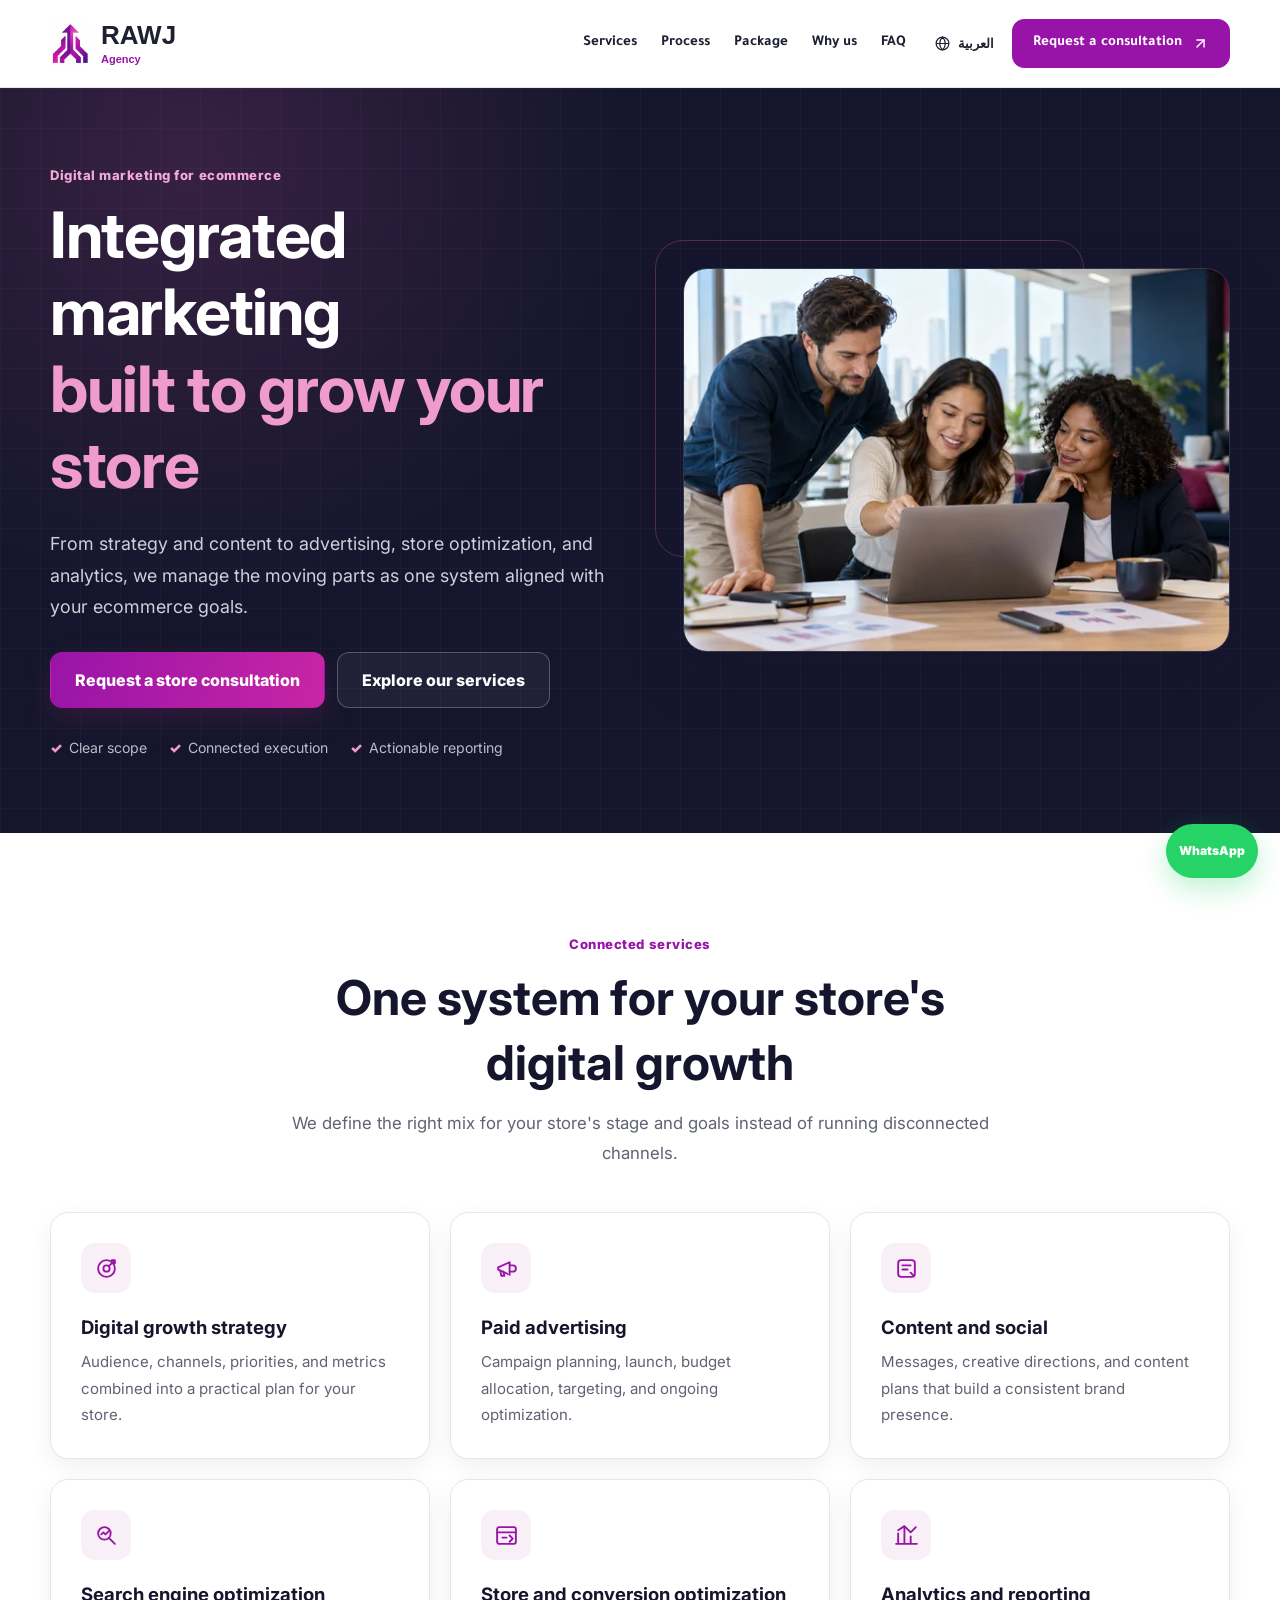
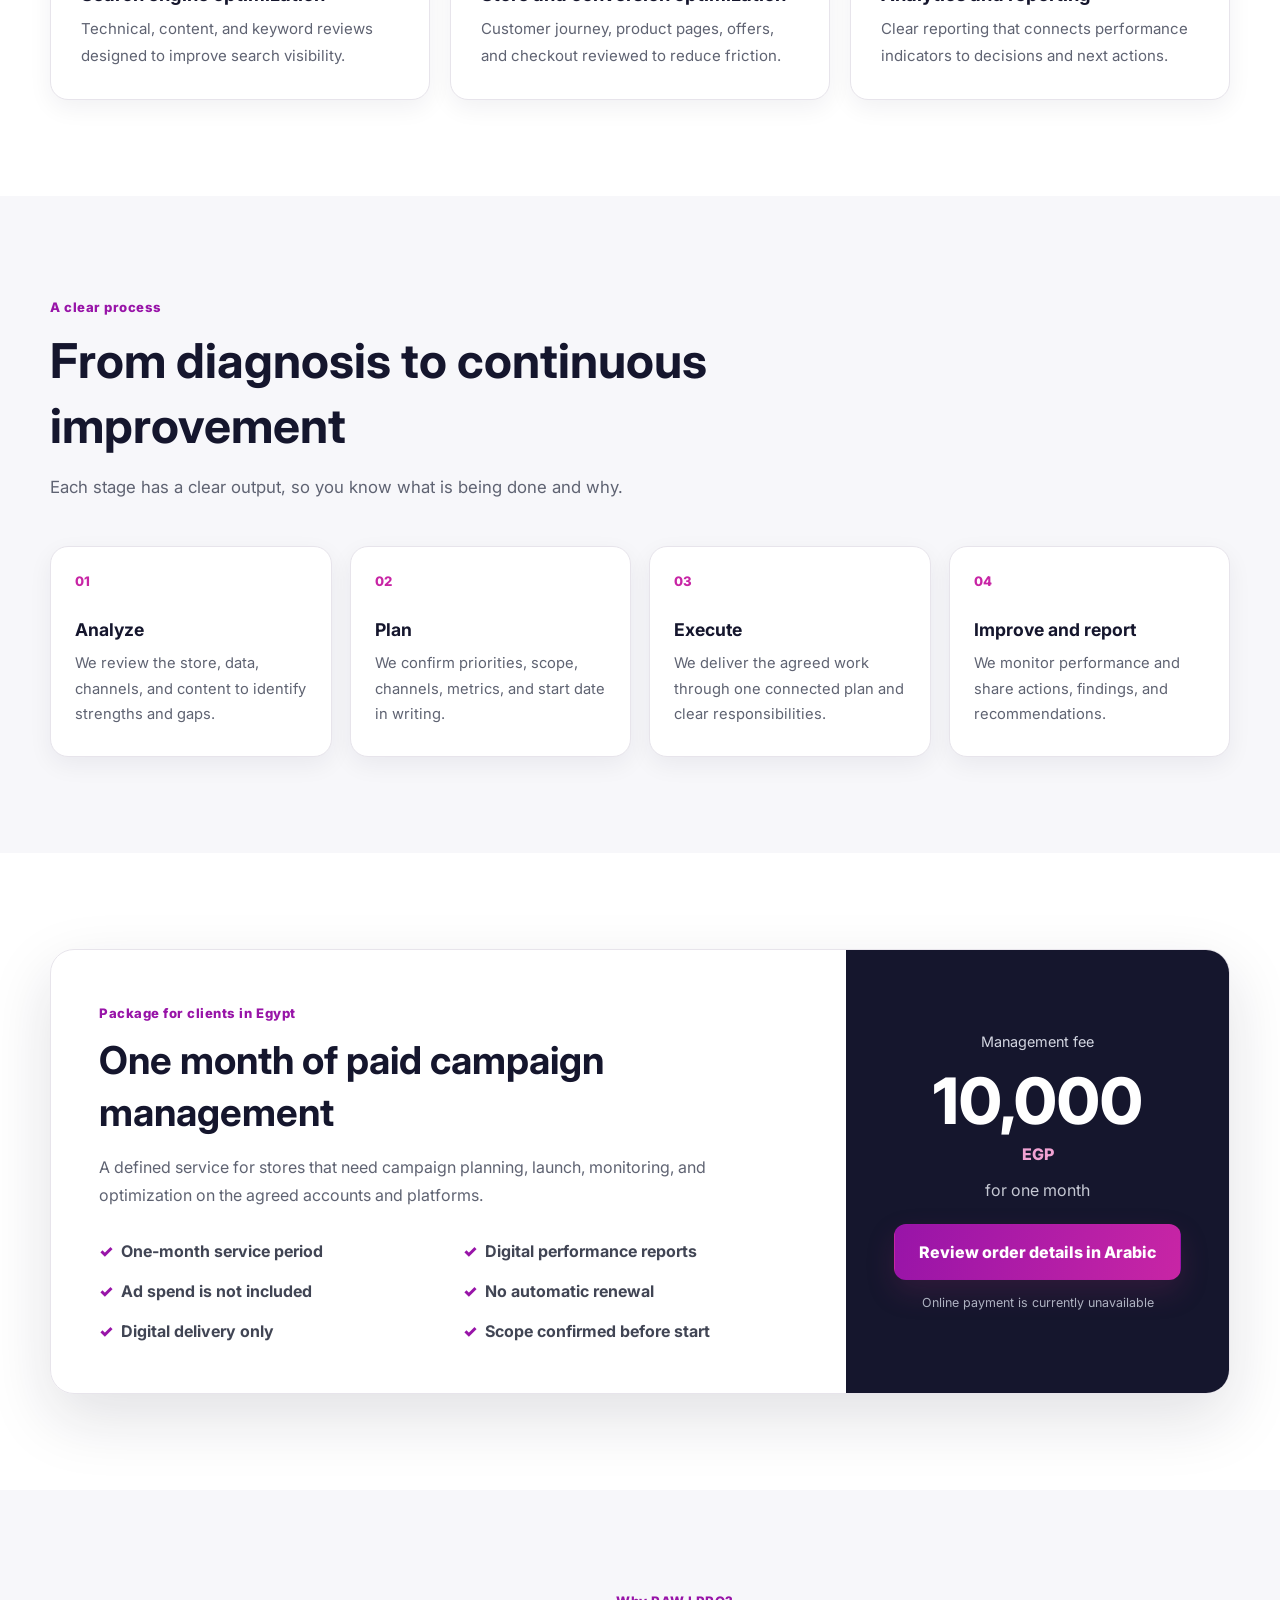
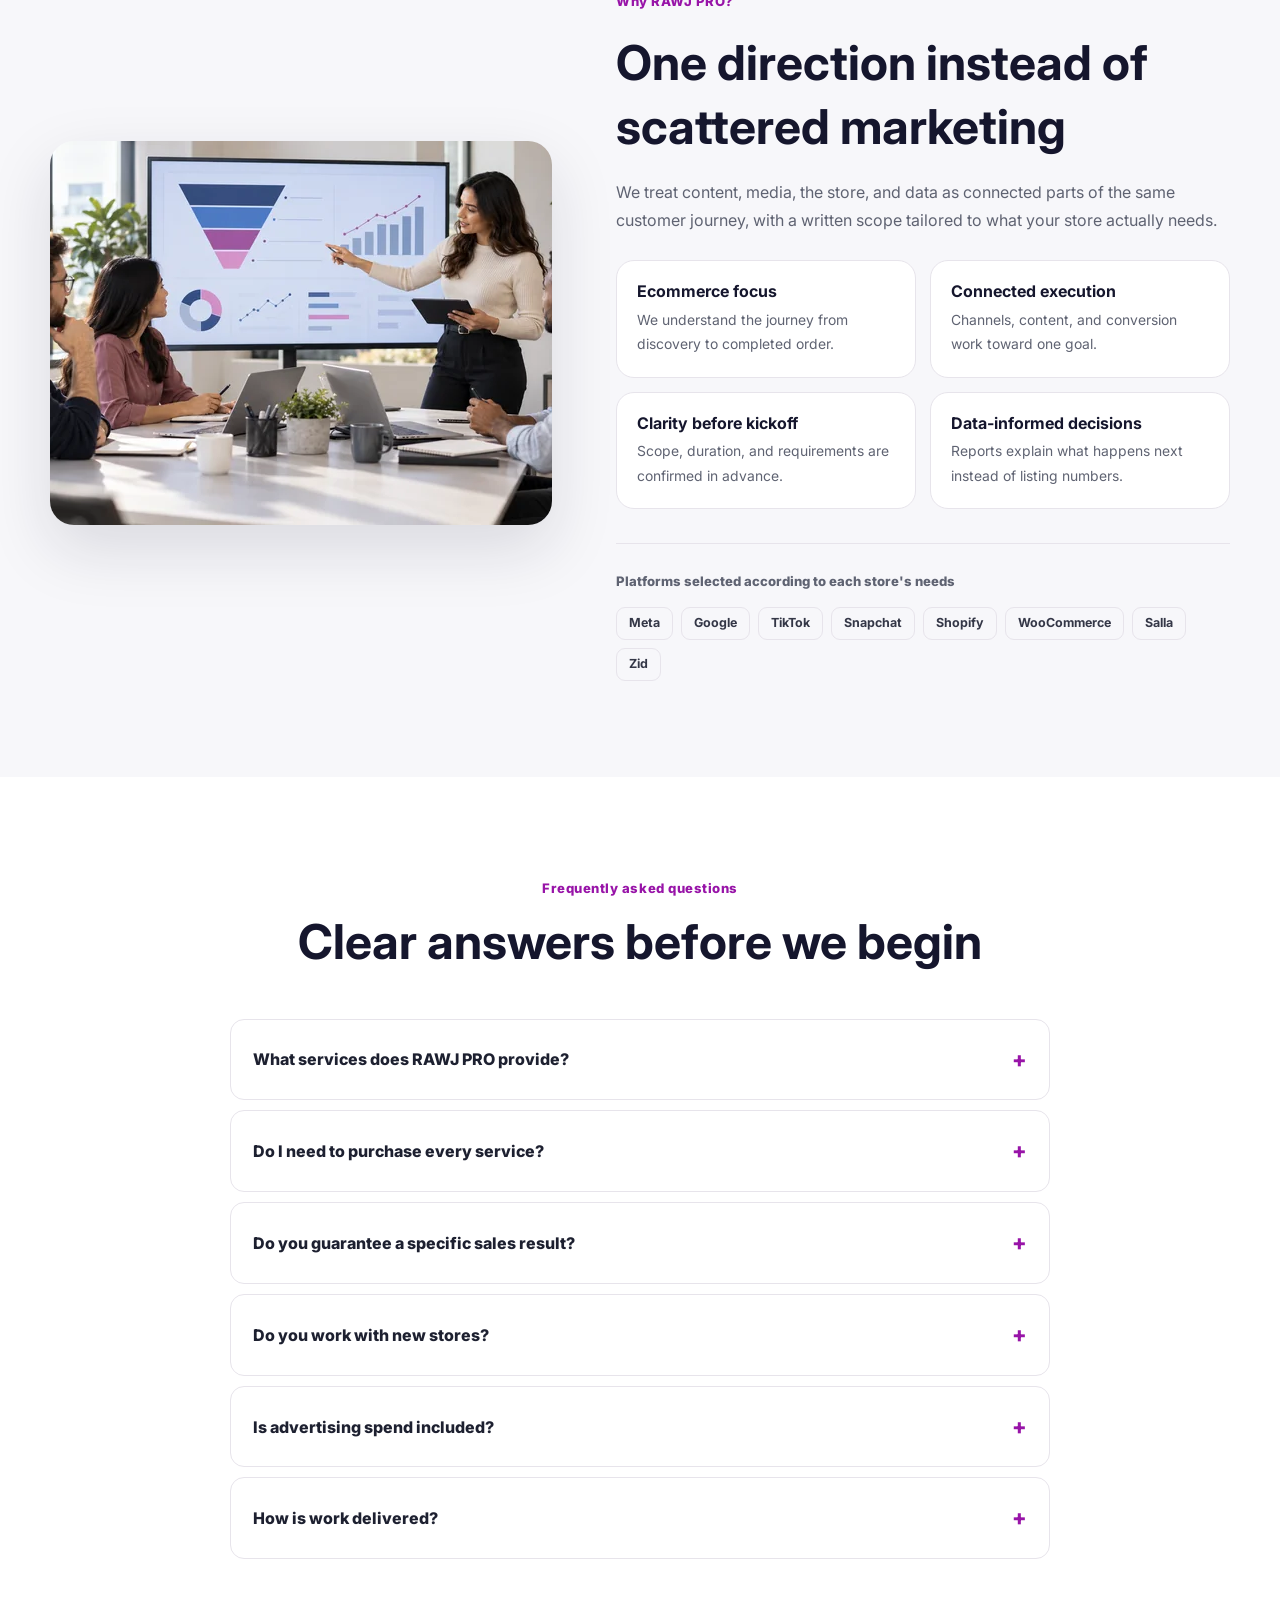
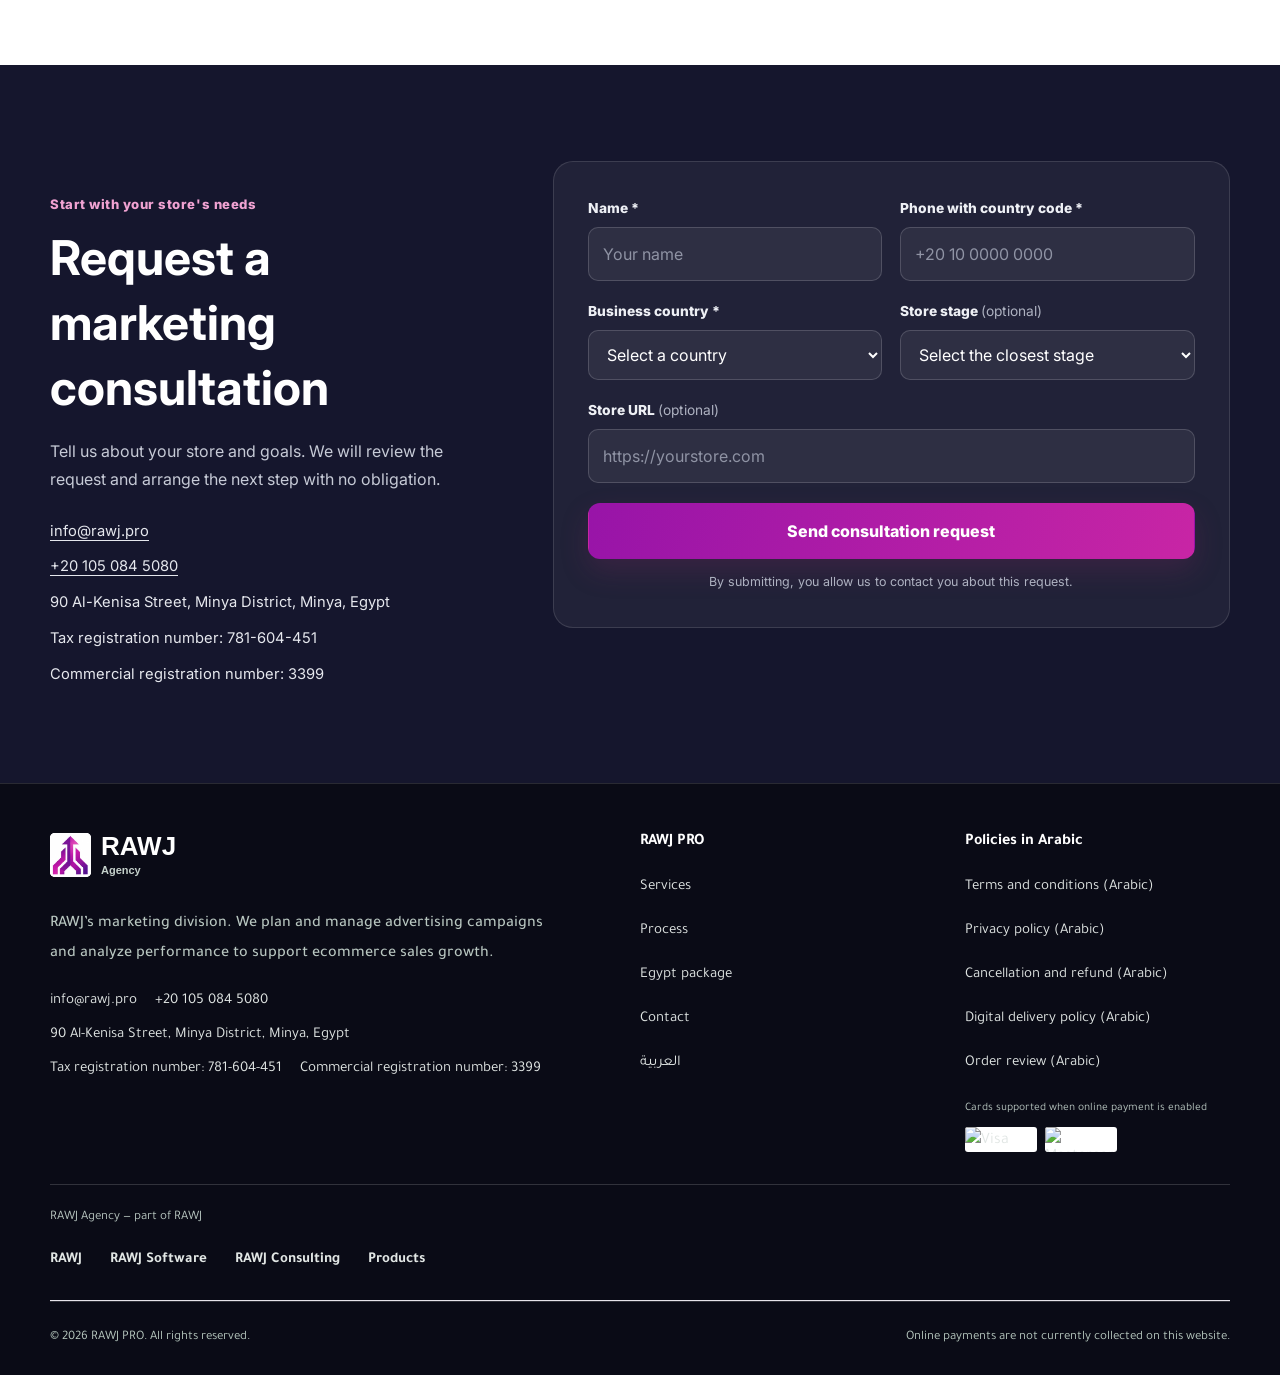
==== commit 9e608884: "fix(merchant): correct registered address" ====
--- a/en/index.html
+++ b/en/index.html
@@ -23,7 +23,7 @@
   <meta name="twitter:image" content="https://agency.rawj.pro/img4.webp?v=20261006">
   <script type="application/ld+json">
   [
-    {"@context":"https://schema.org","@type":"ProfessionalService","name":"RAWJ PRO Digital Marketing Agency","alternateName":"RAWJ PRO","url":"https://agency.rawj.pro/en/","logo":"https://agency.rawj.pro/logo.webp","image":"https://agency.rawj.pro/img4.webp","description":"An ecommerce-focused digital marketing agency providing strategy, paid media, content, SEO, conversion optimization, and analytics.","taxID":"781-604-451","identifier":{"@type":"PropertyValue","propertyID":"Commercial Registration","value":"3399"},"address":{"@type":"PostalAddress","streetAddress":"900 Al-Kenisa Street, Minya District","addressLocality":"Minya City","addressRegion":"Minya Governorate","addressCountry":"EG"},"areaServed":"Middle East and North Africa","contactPoint":{"@type":"ContactPoint","telephone":"+201050845080","email":"info@rawj.pro","contactType":"customer service","availableLanguage":["Arabic","English"]}},
+    {"@context":"https://schema.org","@type":"ProfessionalService","name":"RAWJ PRO Digital Marketing Agency","alternateName":"RAWJ PRO","url":"https://agency.rawj.pro/en/","logo":"https://agency.rawj.pro/logo.webp","image":"https://agency.rawj.pro/img4.webp","description":"An ecommerce-focused digital marketing agency providing strategy, paid media, content, SEO, conversion optimization, and analytics.","taxID":"781-604-451","identifier":{"@type":"PropertyValue","propertyID":"Commercial Registration","value":"3399"},"address":{"@type":"PostalAddress","streetAddress":"90 Al-Kenisa Street, Minya District","addressLocality":"Minya","addressRegion":"Minya","addressCountry":"EG"},"areaServed":"Middle East and North Africa","contactPoint":{"@type":"ContactPoint","telephone":"+201050845080","email":"info@rawj.pro","contactType":"customer service","availableLanguage":["Arabic","English"]}},
     {"@context":"https://schema.org","@type":"WebSite","name":"RAWJ PRO","url":"https://agency.rawj.pro/en/","inLanguage":"en"}
   ]
   </script>
@@ -80,12 +80,12 @@
     </section>
 
     <section class="section consultation" id="consultation" aria-labelledby="consultation-title">
-      <div class="container consultation-grid"><div class="consultation-copy"><span class="eyebrow">Start with your store's needs</span><h2 id="consultation-title">Request a marketing consultation</h2><p>Tell us about your store and goals. We will review the request and arrange the next step with no obligation.</p><div class="consultation-details"><a href="mailto:info@rawj.pro">info@rawj.pro</a><a href="tel:+201050845080">+20 105 084 5080</a><span>900 Al-Kenisa Street, Minya District, Minya City, Minya Governorate, Egypt</span><span>Tax registration number: <bdi>781-604-451</bdi></span><span>Commercial registration number: <bdi>3399</bdi></span></div></div><div><iframe name="en-contact-frame" id="en-contact-frame" hidden title="Form response"></iframe><form class="lead-form" action="https://formsubmit.co/info@rawj.pro" method="post" target="en-contact-frame" data-frame="en-contact-frame" novalidate><input type="hidden" name="_captcha" value="false"><input type="hidden" name="_subject" value="New consultation request - RAWJ PRO"><input type="hidden" name="_next" value="https://agency.rawj.pro/en/?sent=1"><div class="form-grid"><div class="field"><label for="en-name">Name *</label><input id="en-name" name="Name" type="text" autocomplete="name" placeholder="Your name" data-name required><p class="field-error">Enter at least two characters</p></div><div class="field"><label for="en-phone">Phone with country code *</label><input id="en-phone" name="Phone" type="tel" autocomplete="tel" inputmode="tel" placeholder="+20 10 0000 0000" data-phone required><p class="field-error">Enter a valid phone number with 8–15 digits</p></div><div class="field"><label for="en-country">Business country *</label><select id="en-country" name="Business_country" data-country required><option value="" selected disabled>Select a country</option><option>Egypt</option><option>Saudi Arabia</option><option>United Arab Emirates</option><option>Kuwait</option><option>Qatar</option><option>Bahrain</option><option>Oman</option><option>Other</option></select><p class="field-error">Select your business country</p></div><div class="field"><label for="en-stage">Store stage <span class="optional">(optional)</span></label><select id="en-stage" name="Store_stage"><option value="" selected>Select the closest stage</option><option>New store before launch</option><option>Started receiving orders</option><option>Growing and ready to scale marketing</option><option>Needs performance restructuring</option></select></div><div class="field full"><label for="en-store">Store URL <span class="optional">(optional)</span></label><input id="en-store" name="Store_URL" type="url" autocomplete="url" placeholder="https://yourstore.com"></div></div><button class="btn btn-primary form-submit" type="submit">Send consultation request</button><p class="form-note">By submitting, you allow us to contact you about this request.</p><div class="form-success" role="status">Your request was sent successfully. Our team will contact you about the next step.</div></form></div></div>
+      <div class="container consultation-grid"><div class="consultation-copy"><span class="eyebrow">Start with your store's needs</span><h2 id="consultation-title">Request a marketing consultation</h2><p>Tell us about your store and goals. We will review the request and arrange the next step with no obligation.</p><div class="consultation-details"><a href="mailto:info@rawj.pro">info@rawj.pro</a><a href="tel:+201050845080">+20 105 084 5080</a><span>90 Al-Kenisa Street, Minya District, Minya, Egypt</span><span>Tax registration number: <bdi>781-604-451</bdi></span><span>Commercial registration number: <bdi>3399</bdi></span></div></div><div><iframe name="en-contact-frame" id="en-contact-frame" hidden title="Form response"></iframe><form class="lead-form" action="https://formsubmit.co/info@rawj.pro" method="post" target="en-contact-frame" data-frame="en-contact-frame" novalidate><input type="hidden" name="_captcha" value="false"><input type="hidden" name="_subject" value="New consultation request - RAWJ PRO"><input type="hidden" name="_next" value="https://agency.rawj.pro/en/?sent=1"><div class="form-grid"><div class="field"><label for="en-name">Name *</label><input id="en-name" name="Name" type="text" autocomplete="name" placeholder="Your name" data-name required><p class="field-error">Enter at least two characters</p></div><div class="field"><label for="en-phone">Phone with country code *</label><input id="en-phone" name="Phone" type="tel" autocomplete="tel" inputmode="tel" placeholder="+20 10 0000 0000" data-phone required><p class="field-error">Enter a valid phone number with 8–15 digits</p></div><div class="field"><label for="en-country">Business country *</label><select id="en-country" name="Business_country" data-country required><option value="" selected disabled>Select a country</option><option>Egypt</option><option>Saudi Arabia</option><option>United Arab Emirates</option><option>Kuwait</option><option>Qatar</option><option>Bahrain</option><option>Oman</option><option>Other</option></select><p class="field-error">Select your business country</p></div><div class="field"><label for="en-stage">Store stage <span class="optional">(optional)</span></label><select id="en-stage" name="Store_stage"><option value="" selected>Select the closest stage</option><option>New store before launch</option><option>Started receiving orders</option><option>Growing and ready to scale marketing</option><option>Needs performance restructuring</option></select></div><div class="field full"><label for="en-store">Store URL <span class="optional">(optional)</span></label><input id="en-store" name="Store_URL" type="url" autocomplete="url" placeholder="https://yourstore.com"></div></div><button class="btn btn-primary form-submit" type="submit">Send consultation request</button><p class="form-note">By submitting, you allow us to contact you about this request.</p><div class="form-success" role="status">Your request was sent successfully. Our team will contact you about the next step.</div></form></div></div>
     </section>
   </main>
 
   <footer class="site-footer rawj-site-footer" data-rawj-brand="agency"><div class="rawj-footer-inner">
-    <div class="footer-grid rawj-footer-top"><div class="footer-brand"><a class="rawj-brand rawj-agency" href="/en/" aria-label="RAWJ Agency — home"><span class="rawj-brand-mark brand-viewport"><img src="/rawj-brand-family.webp" alt="" width="1774" height="887"></span><span class="rawj-brand-copy"><span class="rawj-brand-name">RAWJ</span> <span class="rawj-brand-label">Agency</span></span></a><p class="rawj-footer-description">RAWJ’s marketing division. We plan and manage advertising campaigns and analyze performance to support ecommerce sales growth.</p><address class="footer-contact"><a href="mailto:info@rawj.pro">info@rawj.pro</a><a href="tel:+201050845080">+20 105 084 5080</a><span>900 Al-Kenisa Street, Minya District, Minya City, Minya Governorate, Egypt</span><span>Tax registration number: <bdi>781-604-451</bdi></span><span>Commercial registration number: <bdi>3399</bdi></span></address></div><div><h3>RAWJ PRO</h3><ul class="footer-links"><li><a href="#services">Services</a></li><li><a href="#process">Process</a></li><li><a href="#package">Egypt package</a></li><li><a href="#consultation">Contact</a></li><li><a href="/" lang="ar">العربية</a></li></ul></div><div><h3>Policies in Arabic</h3><ul class="footer-links"><li><a href="/terms.html">Terms and conditions (Arabic)</a></li><li><a href="/privacy.html">Privacy policy (Arabic)</a></li><li><a href="/refund.html">Cancellation and refund (Arabic)</a></li><li><a href="/shipping.html">Digital delivery policy (Arabic)</a></li><li><a href="/checkout.html">Order review (Arabic)</a></li></ul><div class="footer-payment"><p>Cards supported when online payment is enabled</p><div class="payment-icons"><img src="/visa.webp" alt="Visa" width="72" height="25"><img src="/master.webp" alt="Mastercard" width="72" height="25"></div></div></div></div>
+    <div class="footer-grid rawj-footer-top"><div class="footer-brand"><a class="rawj-brand rawj-agency" href="/en/" aria-label="RAWJ Agency — home"><span class="rawj-brand-mark brand-viewport"><img src="/rawj-brand-family.webp" alt="" width="1774" height="887"></span><span class="rawj-brand-copy"><span class="rawj-brand-name">RAWJ</span> <span class="rawj-brand-label">Agency</span></span></a><p class="rawj-footer-description">RAWJ’s marketing division. We plan and manage advertising campaigns and analyze performance to support ecommerce sales growth.</p><address class="footer-contact"><a href="mailto:info@rawj.pro">info@rawj.pro</a><a href="tel:+201050845080">+20 105 084 5080</a><span>90 Al-Kenisa Street, Minya District, Minya, Egypt</span><span>Tax registration number: <bdi>781-604-451</bdi></span><span>Commercial registration number: <bdi>3399</bdi></span></address></div><div><h3>RAWJ PRO</h3><ul class="footer-links"><li><a href="#services">Services</a></li><li><a href="#process">Process</a></li><li><a href="#package">Egypt package</a></li><li><a href="#consultation">Contact</a></li><li><a href="/" lang="ar">العربية</a></li></ul></div><div><h3>Policies in Arabic</h3><ul class="footer-links"><li><a href="/terms.html">Terms and conditions (Arabic)</a></li><li><a href="/privacy.html">Privacy policy (Arabic)</a></li><li><a href="/refund.html">Cancellation and refund (Arabic)</a></li><li><a href="/shipping.html">Digital delivery policy (Arabic)</a></li><li><a href="/checkout.html">Order review (Arabic)</a></li></ul><div class="footer-payment"><p>Cards supported when online payment is enabled</p><div class="payment-icons"><img src="/visa.webp" alt="Visa" width="72" height="25"><img src="/master.webp" alt="Mastercard" width="72" height="25"></div></div></div></div>
     <nav class="company-network rawj-footer-links" aria-label="RAWJ company"><span>RAWJ Agency — part of RAWJ</span><a href="https://rawj.pro/en/">RAWJ</a><a href="https://rawj.pro/en/software">RAWJ Software</a><a href="https://rawj.pro/en/consulting">RAWJ Consulting</a><a href="https://rawj.pro/en/products">Products</a></nav><div class="footer-bottom rawj-footer-bottom"><span>© 2026 RAWJ PRO. All rights reserved.</span><span>Online payments are not currently collected on this website.</span></div>
   </div></footer>
   <a class="whatsapp-float" href="https://wa.me/201050845080" target="_blank" rel="noopener noreferrer" aria-label="Contact RAWJ PRO on WhatsApp">WhatsApp</a>
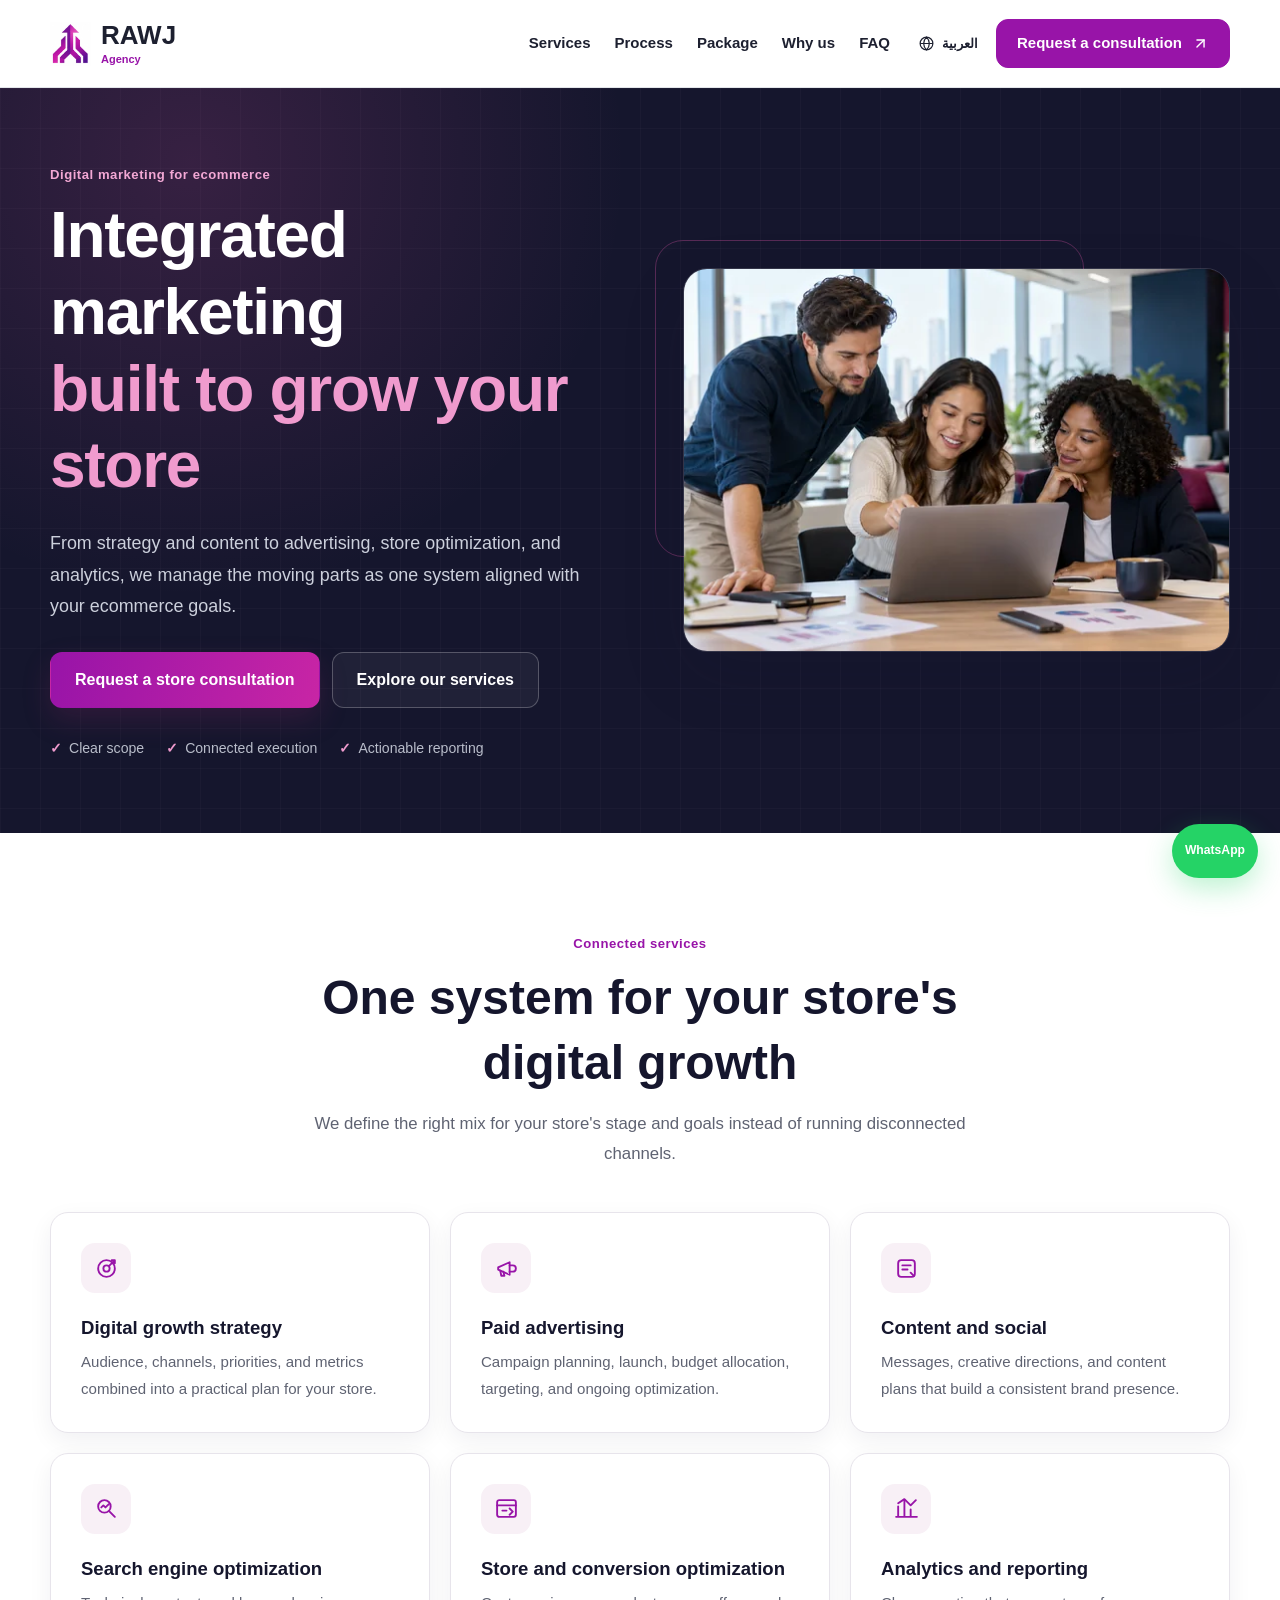
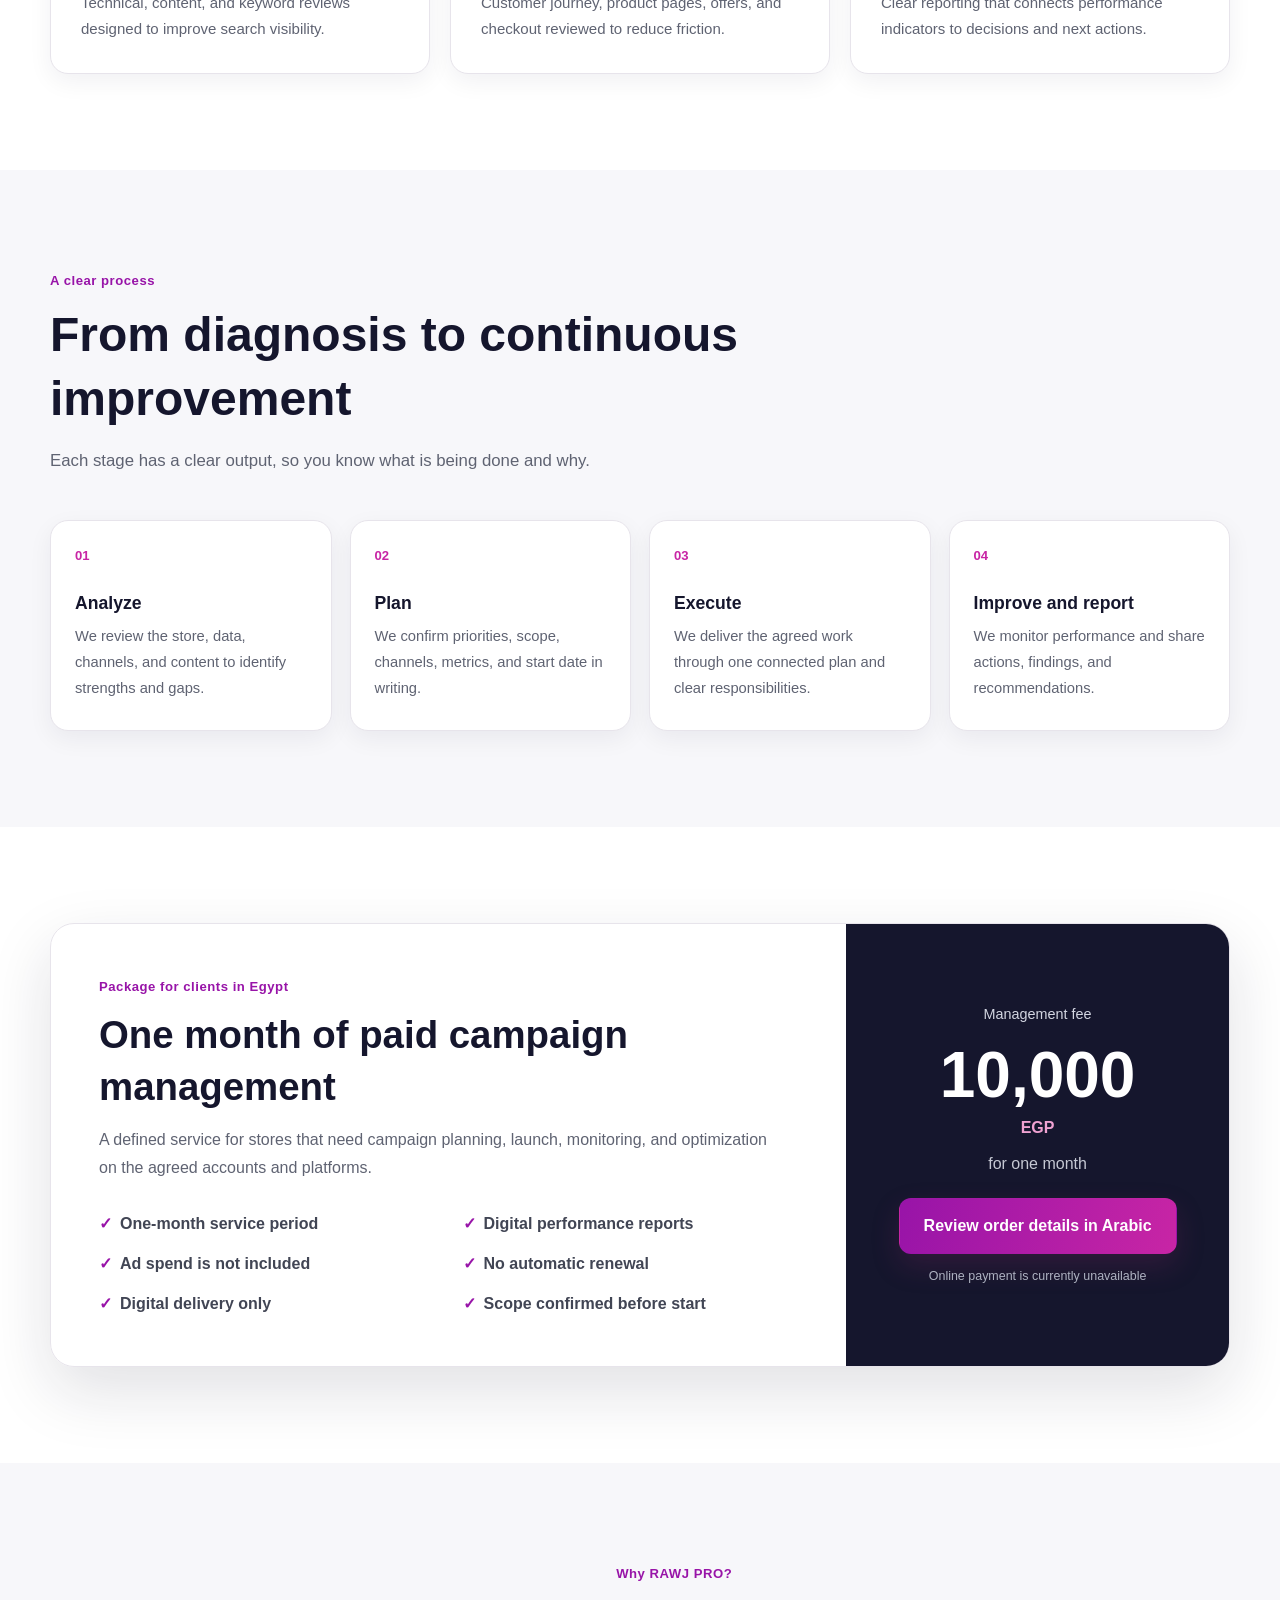
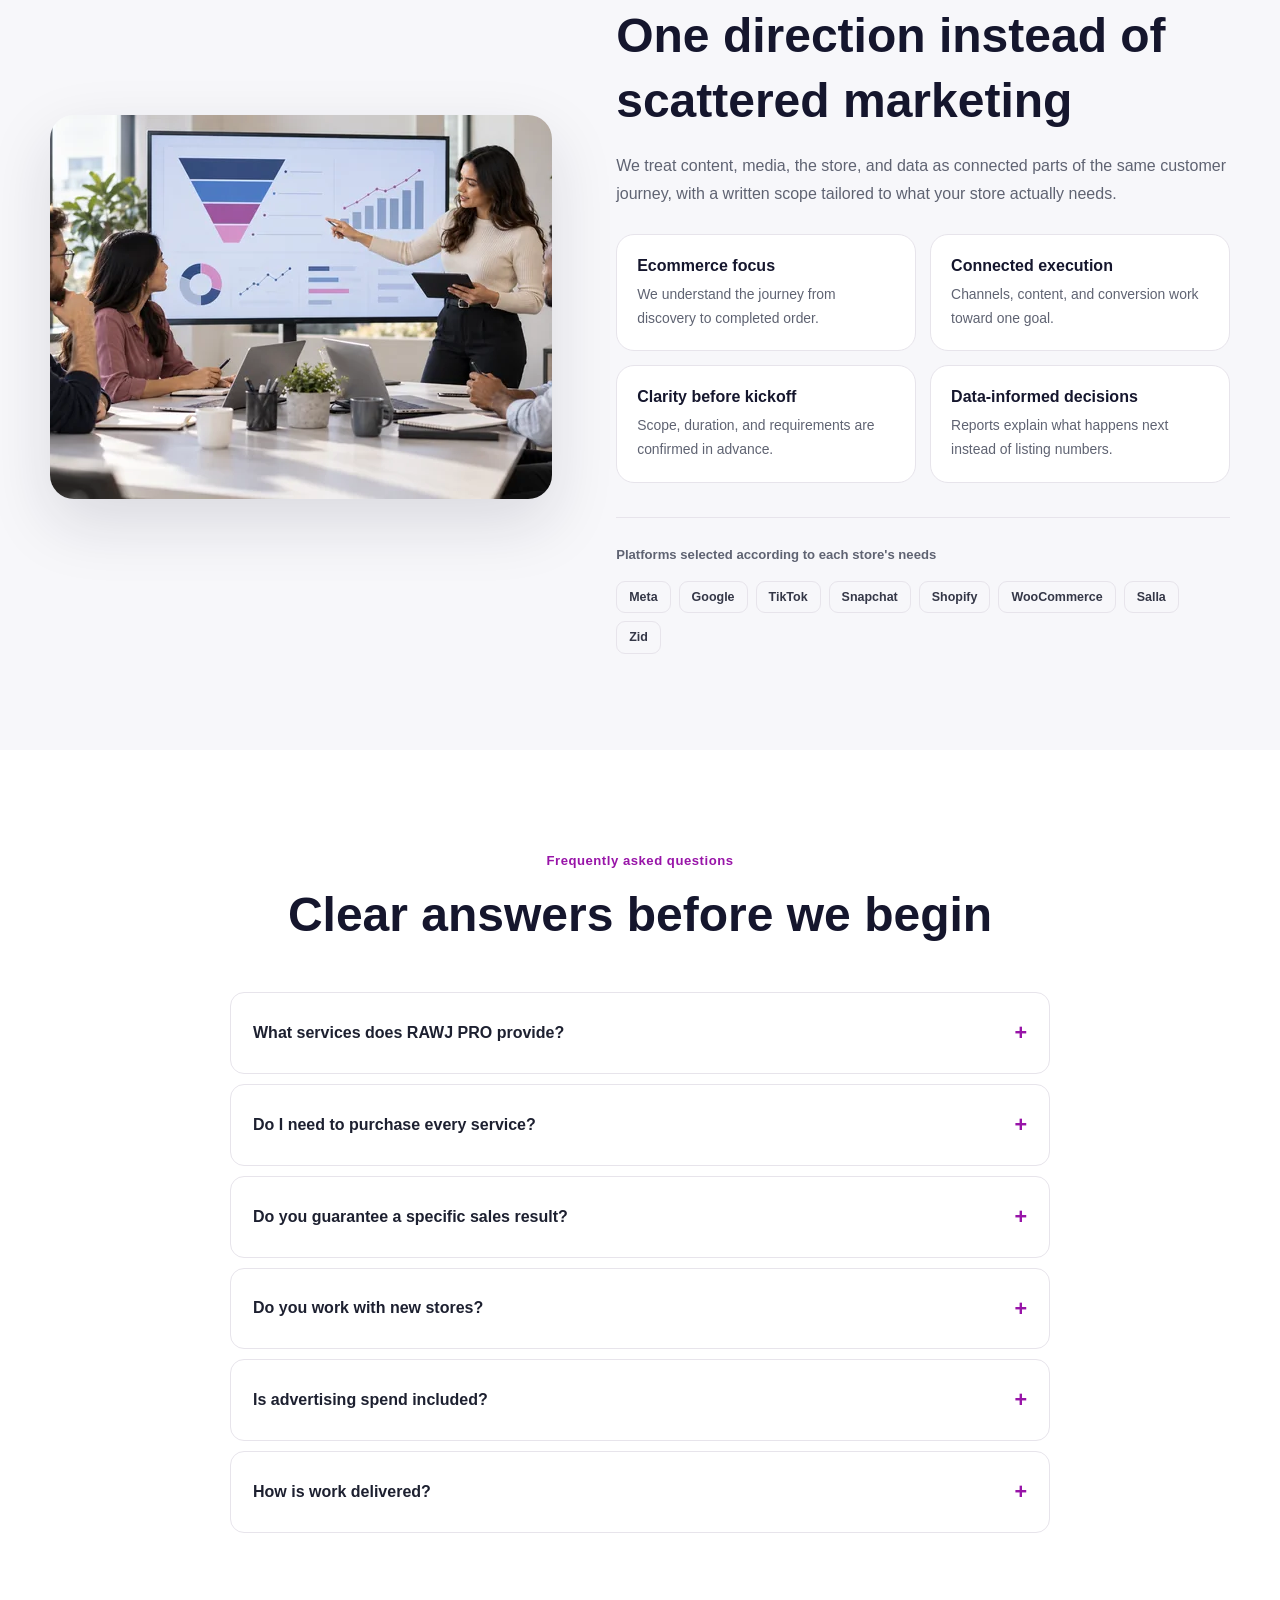
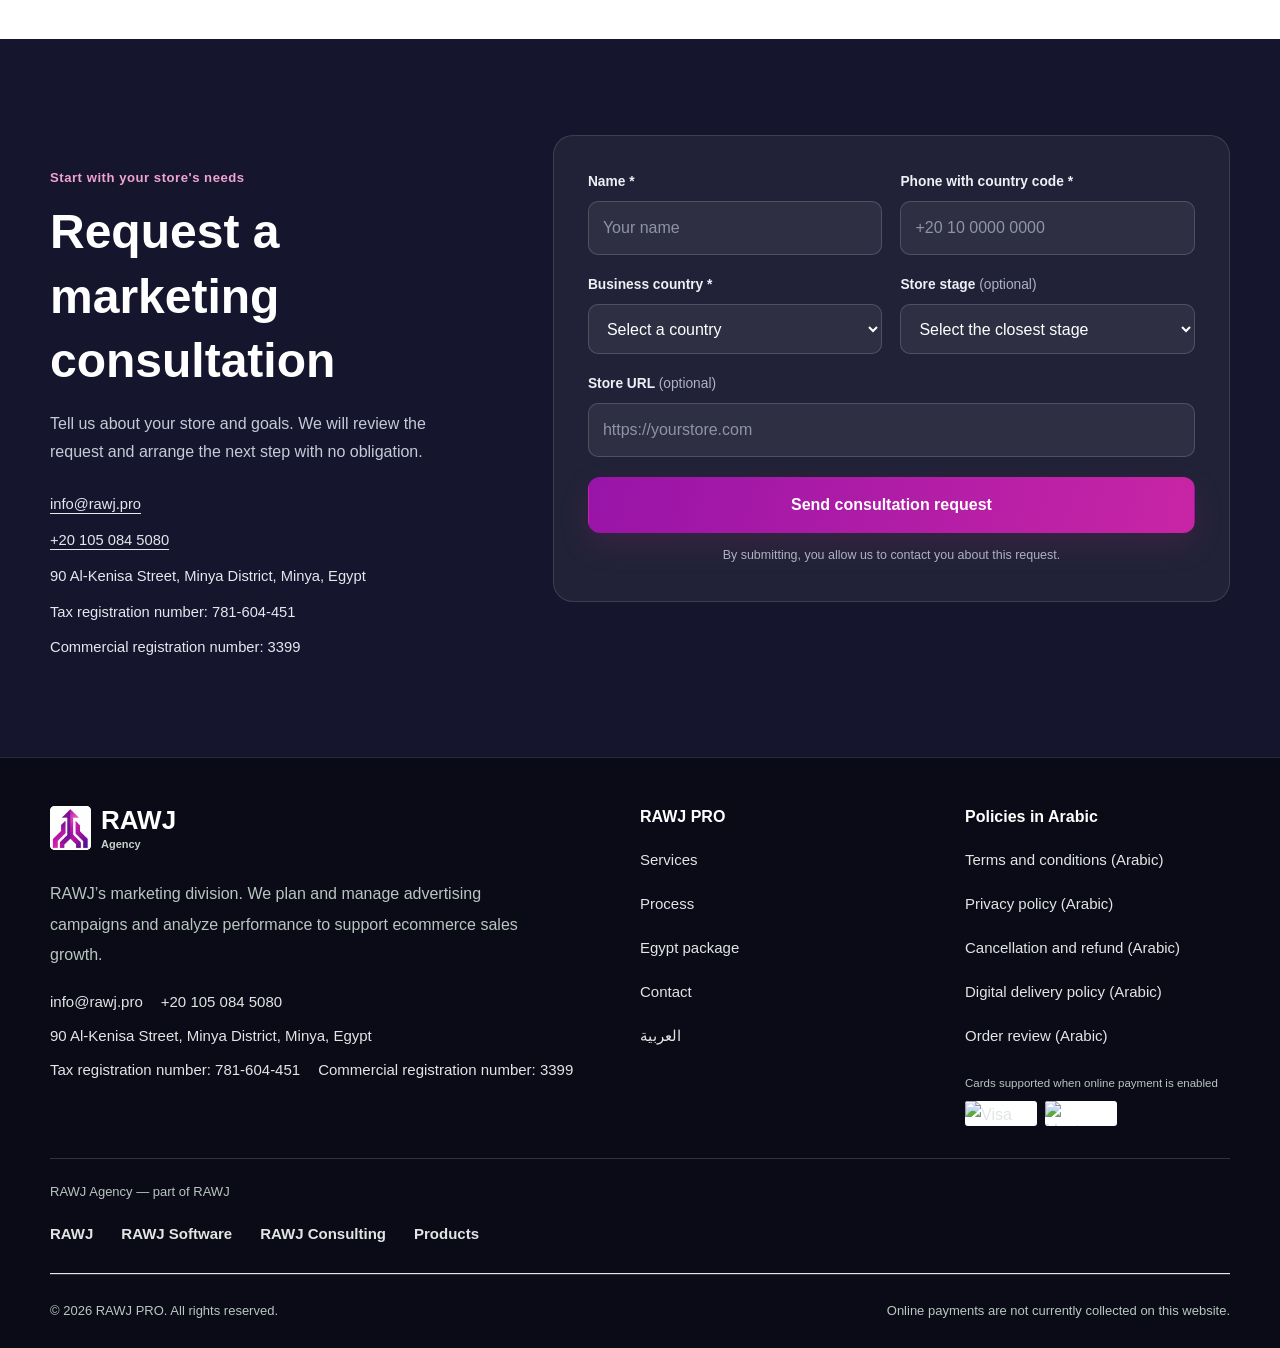
==== commit 8a1a0ec2: "security: limit checkout requests, enforce browser policy and automate Worker deployment" ====
--- a/en/index.html
+++ b/en/index.html
@@ -1,6 +1,6 @@
 <!doctype html>
 <html lang="en" dir="ltr">
-<head>
+<head><meta http-equiv="Content-Security-Policy" content="default-src 'self'; script-src 'self' 'sha256-ZVOXPFGshI2mKhp0IrHwqqm+91nXxW9NQeeM4vKSDss='; style-src 'self' 'unsafe-inline' https://fonts.googleapis.com; font-src 'self' https://fonts.gstatic.com; img-src 'self' data:; connect-src 'self' https://agency-paymob-usd.moodyads.workers.dev; base-uri 'self'; object-src 'none'; form-action 'self'; upgrade-insecure-requests"><meta name="referrer" content="strict-origin-when-cross-origin">
   <meta charset="utf-8">
   <meta name="viewport" content="width=device-width, initial-scale=1">
   <title>RAWJ PRO | Integrated Digital Marketing for Ecommerce</title>
@@ -35,7 +35,7 @@
   <meta name="theme-color" content="#15162d">
   <link rel="stylesheet" href="/style.css?v=20261029-brand">
   <link rel="stylesheet" href="/policies.css?v=20261006-unified">
-  <script defer src="/site.js?v=20261101-family"></script>
+  <script defer src="/site.js?v=20261102-sectors"></script>
 <link rel="stylesheet" href="/brand-system.css?v=20261101-family"><link rel="stylesheet" href="/agency-chrome.css?v=20261101-family"></head>
 <body class="rawj-frame" data-rawj-brand="agency">
   <a class="skip" href="#main">Skip to content</a>
@@ -86,7 +86,7 @@
 
   <footer class="site-footer rawj-site-footer" data-rawj-brand="agency"><div class="rawj-footer-inner">
     <div class="footer-grid rawj-footer-top"><div class="footer-brand"><a class="rawj-brand rawj-agency" href="/en/" aria-label="RAWJ Agency — home"><span class="rawj-brand-mark brand-viewport"><img src="/rawj-brand-family.webp" alt="" width="1774" height="887"></span><span class="rawj-brand-copy"><span class="rawj-brand-name">RAWJ</span> <span class="rawj-brand-label">Agency</span></span></a><p class="rawj-footer-description">RAWJ’s marketing division. We plan and manage advertising campaigns and analyze performance to support ecommerce sales growth.</p><address class="footer-contact"><a href="mailto:info@rawj.pro">info@rawj.pro</a><a href="tel:+201050845080">+20 105 084 5080</a><span>90 Al-Kenisa Street, Minya District, Minya, Egypt</span><span>Tax registration number: <bdi>781-604-451</bdi></span><span>Commercial registration number: <bdi>3399</bdi></span></address></div><div><h3>RAWJ PRO</h3><ul class="footer-links"><li><a href="#services">Services</a></li><li><a href="#process">Process</a></li><li><a href="#package">Egypt package</a></li><li><a href="#consultation">Contact</a></li><li><a href="/" lang="ar">العربية</a></li></ul></div><div><h3>Policies in Arabic</h3><ul class="footer-links"><li><a href="/terms.html">Terms and conditions (Arabic)</a></li><li><a href="/privacy.html">Privacy policy (Arabic)</a></li><li><a href="/refund.html">Cancellation and refund (Arabic)</a></li><li><a href="/shipping.html">Digital delivery policy (Arabic)</a></li><li><a href="/checkout.html">Order review (Arabic)</a></li></ul><div class="footer-payment"><p>Cards supported when online payment is enabled</p><div class="payment-icons"><img src="/visa.webp" alt="Visa" width="72" height="25"><img src="/master.webp" alt="Mastercard" width="72" height="25"></div></div></div></div>
-    <nav class="company-network rawj-footer-links" aria-label="RAWJ company"><span>RAWJ Agency — part of RAWJ</span><a href="https://rawj.pro/en/">RAWJ</a><a href="https://rawj.pro/en/software">RAWJ Software</a><a href="https://rawj.pro/en/consulting">RAWJ Consulting</a><a href="https://rawj.pro/en/products">Products</a></nav><div class="footer-bottom rawj-footer-bottom"><span>© 2026 RAWJ PRO. All rights reserved.</span><span>Online payments are not currently collected on this website.</span></div>
+    <nav class="company-network rawj-footer-links" aria-label="RAWJ company"><span>RAWJ Agency — part of RAWJ</span><a href="https://rawj.pro/en/">RAWJ</a><a href="https://software.rawj.pro/en/">RAWJ Software</a><a href="https://consulting.rawj.pro/en/">RAWJ Consulting</a><a href="https://rawj.pro/en/products">Products</a></nav><div class="footer-bottom rawj-footer-bottom"><span>© 2026 RAWJ PRO. All rights reserved.</span><span>Online payments are not currently collected on this website.</span></div>
   </div></footer>
   <a class="whatsapp-float" href="https://wa.me/201050845080" target="_blank" rel="noopener noreferrer" aria-label="Contact RAWJ PRO on WhatsApp">WhatsApp</a>
 </body>
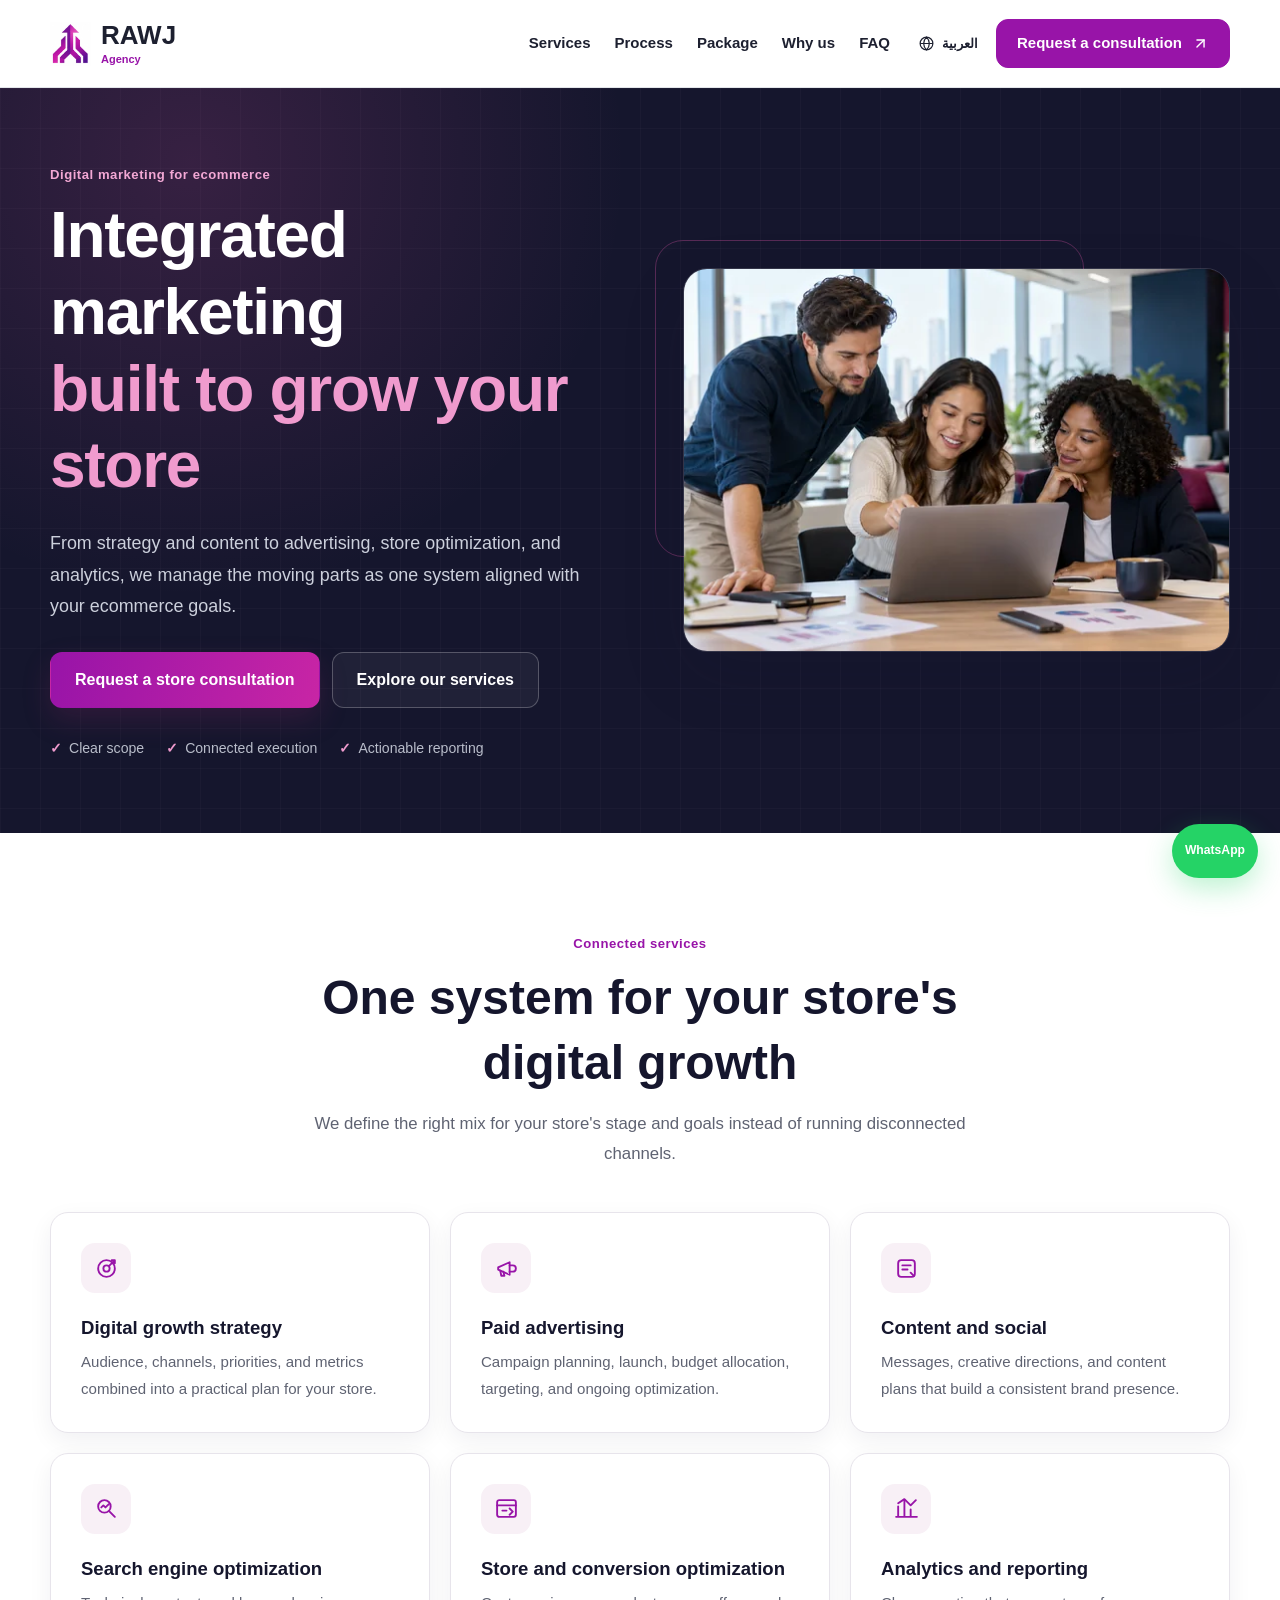
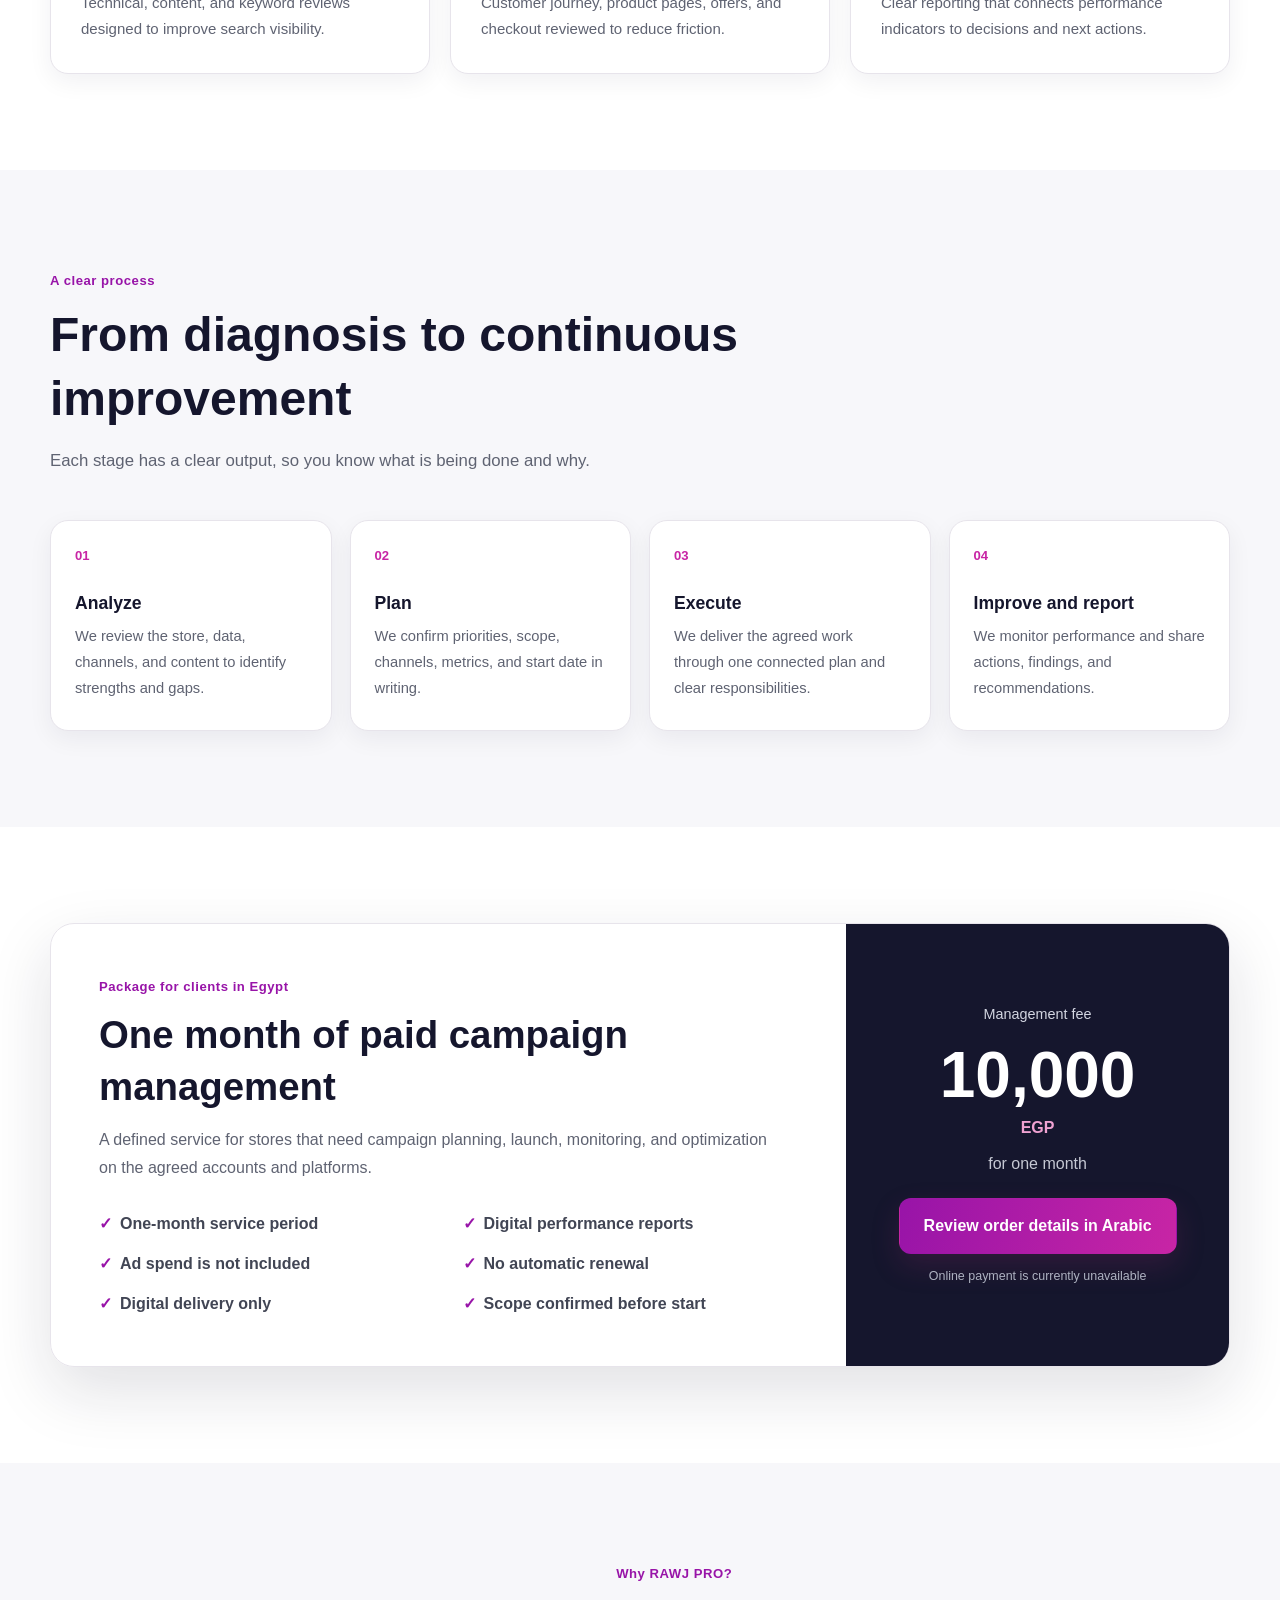
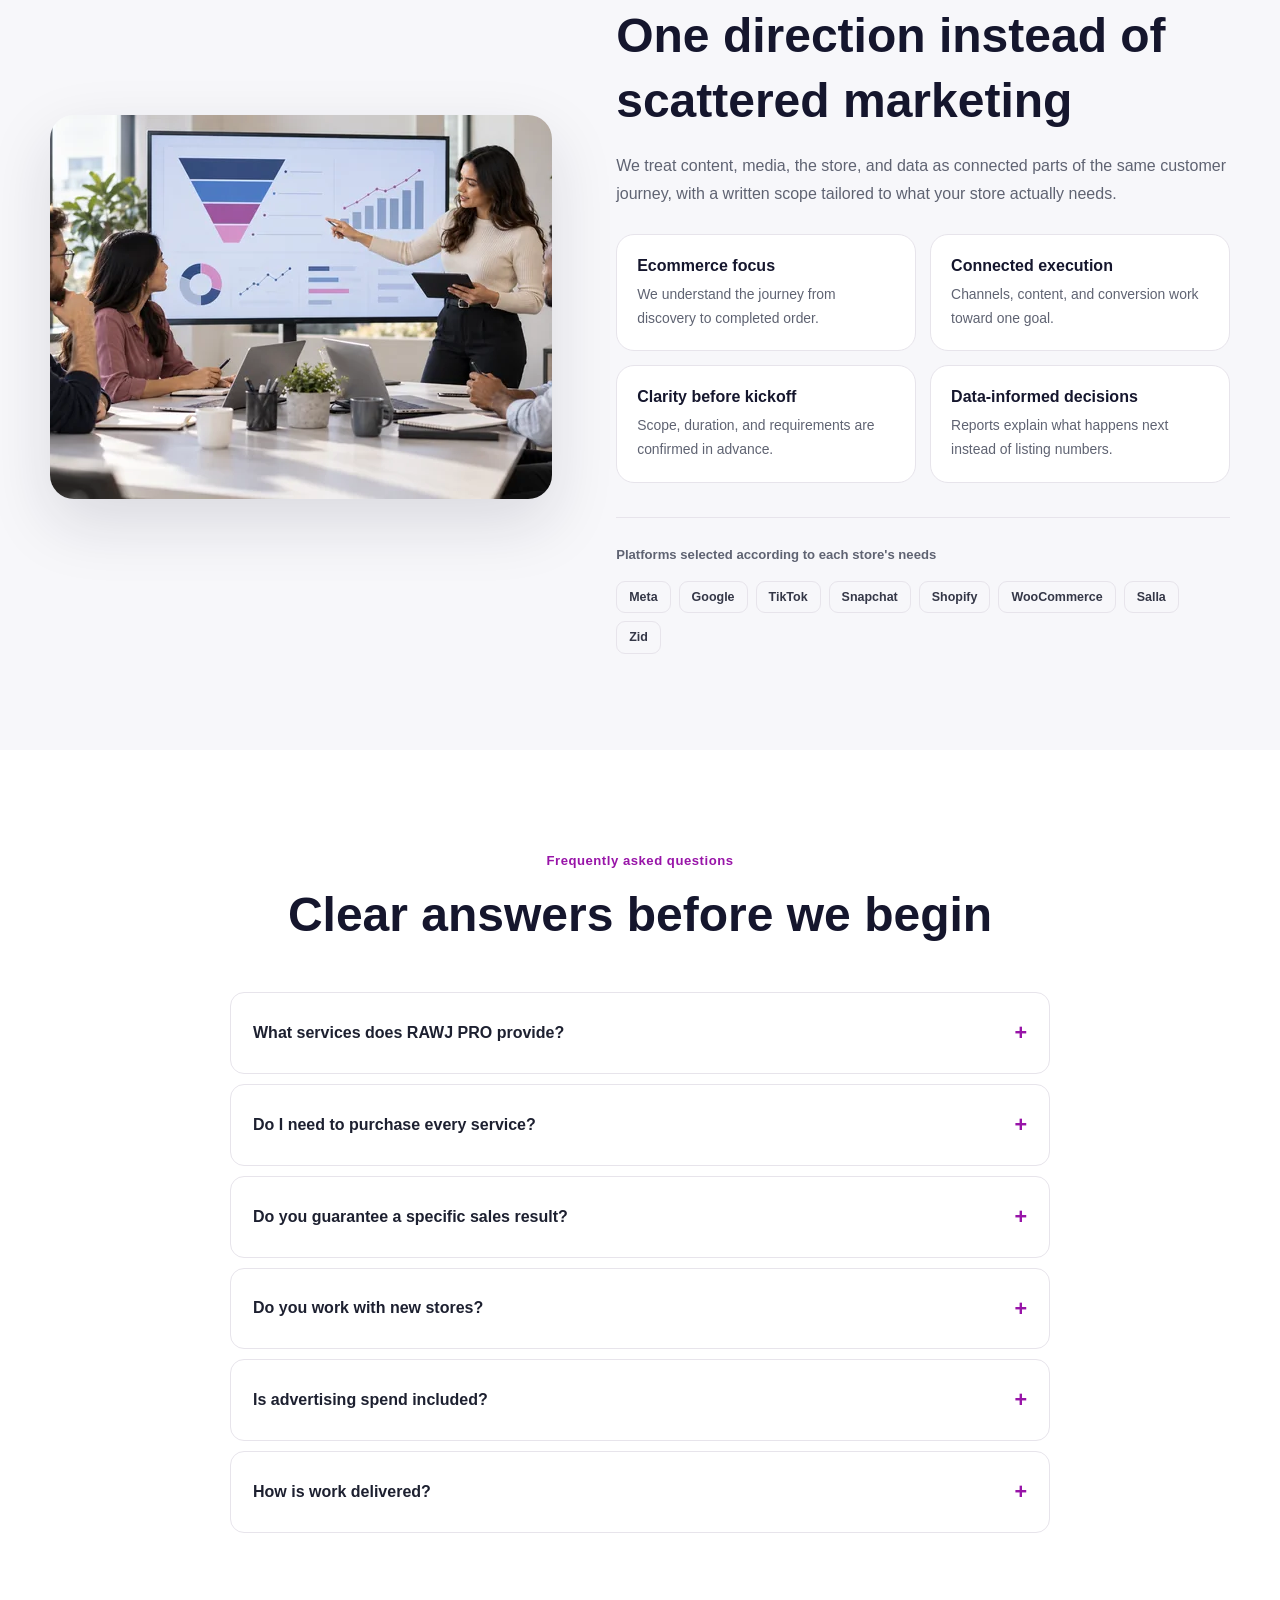
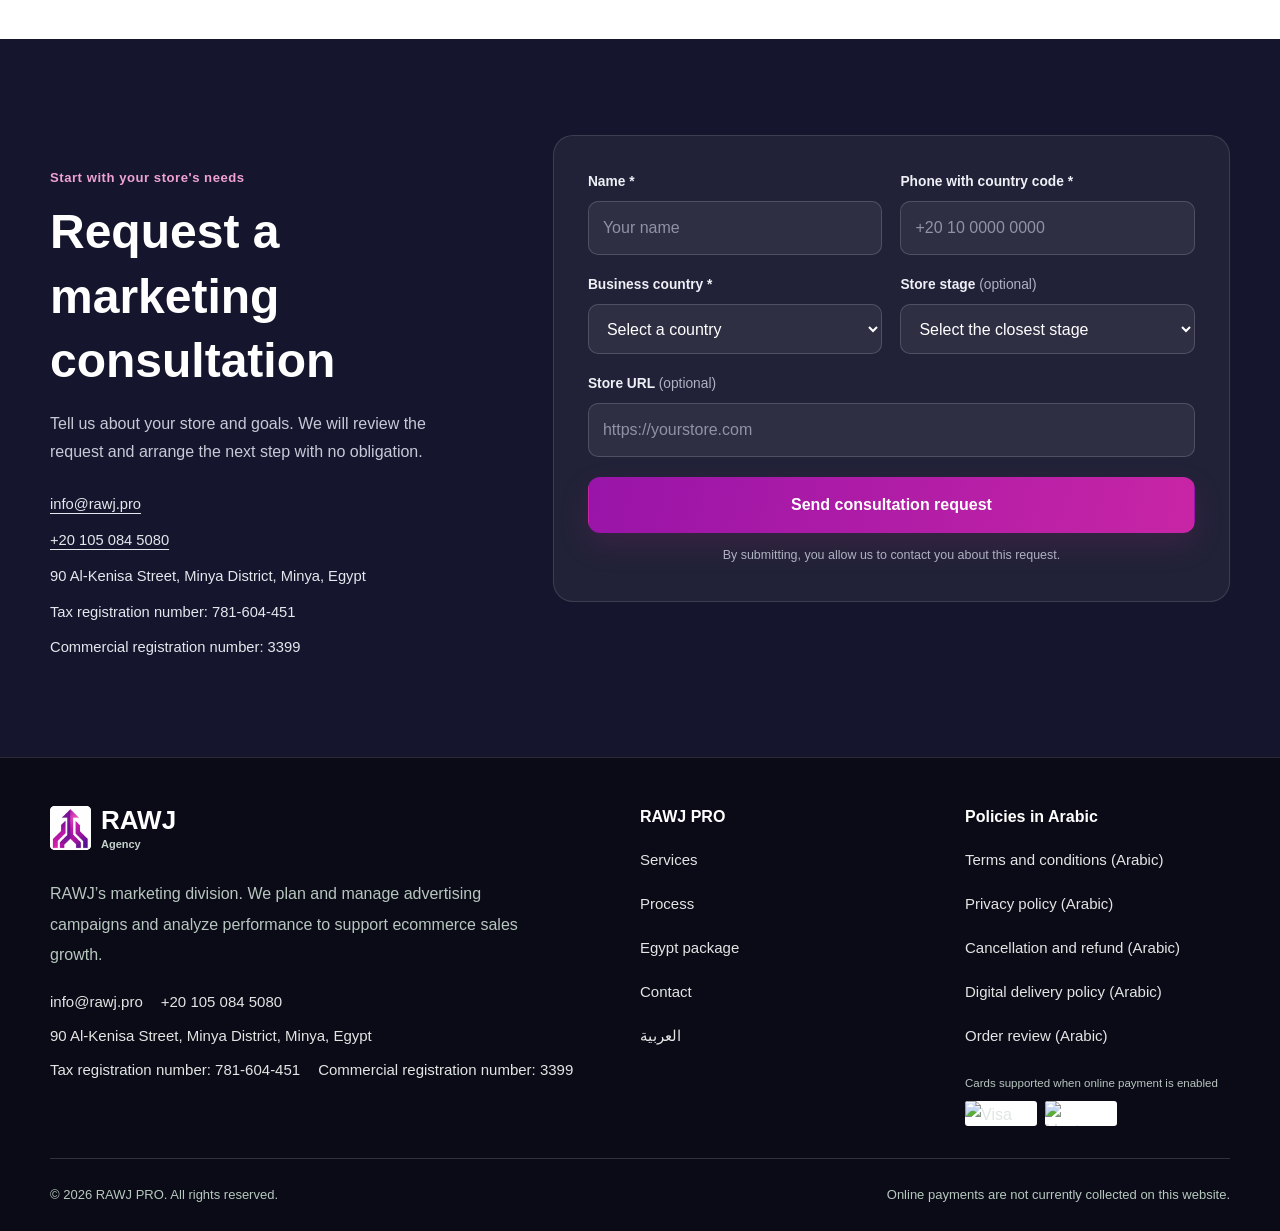
==== commit f8103317: "Keep Agency footer independent of company sector navigation" ====
--- a/en/index.html
+++ b/en/index.html
@@ -33,10 +33,10 @@
   <link rel="preload" as="image" href="/img4.webp?v=20261006" fetchpriority="high">
   <link rel="icon" type="image/webp" href="/smalll.webp">
   <meta name="theme-color" content="#15162d">
-  <link rel="stylesheet" href="/style.css?v=20261029-brand">
+  <link rel="stylesheet" href="/style.css?v=20261126-independent">
   <link rel="stylesheet" href="/policies.css?v=20261006-unified">
-  <script defer src="/site.js?v=20261102-sectors"></script>
-<link rel="stylesheet" href="/brand-system.css?v=20261101-family"><link rel="stylesheet" href="/agency-chrome.css?v=20261101-family"></head>
+  <script defer src="/site.js?v=20261126-independent"></script>
+<link rel="stylesheet" href="/brand-system.css?v=20261101-family"><link rel="stylesheet" href="/agency-chrome.css?v=20261126-independent"></head>
 <body class="rawj-frame" data-rawj-brand="agency">
   <a class="skip" href="#main">Skip to content</a>
   <header class="site-header rawj-site-header" data-rawj-brand="agency"><div class="rawj-header-inner"><a class="rawj-brand rawj-agency" href="/en/" aria-label="RAWJ Agency — home"><span class="rawj-brand-mark brand-viewport"><img src="/rawj-brand-family.webp" alt="" width="1774" height="887"></span><span class="rawj-brand-copy"><span class="rawj-brand-name">RAWJ</span> <span class="rawj-brand-label">Agency</span></span></a><nav class="rawj-main-nav" id="site-nav" aria-label="Main navigation"><a href="#services">Services</a><a href="#process">Process</a><a href="#package">Package</a><a href="#why-us">Why us</a><a href="#faq">FAQ</a><a class="rawj-mobile-cta" href="#consultation">Request a consultation<svg width="17" height="17" viewBox="0 0 24 24" fill="none" stroke="currentColor" stroke-width="2" stroke-linecap="round" stroke-linejoin="round" aria-hidden="true"><path d="M7 7h10v10"></path><path d="M7 17 17 7"></path></svg></a></nav><div class="rawj-header-actions"><a class="rawj-language" href="/" lang="ar" dir="rtl"><svg viewBox="0 0 24 24" fill="none" stroke="currentColor" stroke-width="1.7" aria-hidden="true"><circle cx="12" cy="12" r="9"></circle><path d="M3 12h18M12 3c3 3 4 6 4 9s-1 6-4 9c-3-3-4-6-4-9s1-6 4-9Z"></path></svg>العربية</a><a class="rawj-header-cta" href="#consultation">Request a consultation<svg width="17" height="17" viewBox="0 0 24 24" fill="none" stroke="currentColor" stroke-width="2" stroke-linecap="round" stroke-linejoin="round" aria-hidden="true"><path d="M7 7h10v10"></path><path d="M7 17 17 7"></path></svg></a><button class="rawj-menu-toggle" type="button" aria-expanded="false" aria-controls="site-nav" aria-label="Open menu" data-menu-toggle><svg viewBox="0 0 24 24" fill="none" stroke="currentColor" stroke-width="1.8" stroke-linecap="round" aria-hidden="true"><path d="M4 6h16M4 12h16M4 18h16"></path></svg></button></div></div></header>
@@ -86,7 +86,7 @@
 
   <footer class="site-footer rawj-site-footer" data-rawj-brand="agency"><div class="rawj-footer-inner">
     <div class="footer-grid rawj-footer-top"><div class="footer-brand"><a class="rawj-brand rawj-agency" href="/en/" aria-label="RAWJ Agency — home"><span class="rawj-brand-mark brand-viewport"><img src="/rawj-brand-family.webp" alt="" width="1774" height="887"></span><span class="rawj-brand-copy"><span class="rawj-brand-name">RAWJ</span> <span class="rawj-brand-label">Agency</span></span></a><p class="rawj-footer-description">RAWJ’s marketing division. We plan and manage advertising campaigns and analyze performance to support ecommerce sales growth.</p><address class="footer-contact"><a href="mailto:info@rawj.pro">info@rawj.pro</a><a href="tel:+201050845080">+20 105 084 5080</a><span>90 Al-Kenisa Street, Minya District, Minya, Egypt</span><span>Tax registration number: <bdi>781-604-451</bdi></span><span>Commercial registration number: <bdi>3399</bdi></span></address></div><div><h3>RAWJ PRO</h3><ul class="footer-links"><li><a href="#services">Services</a></li><li><a href="#process">Process</a></li><li><a href="#package">Egypt package</a></li><li><a href="#consultation">Contact</a></li><li><a href="/" lang="ar">العربية</a></li></ul></div><div><h3>Policies in Arabic</h3><ul class="footer-links"><li><a href="/terms.html">Terms and conditions (Arabic)</a></li><li><a href="/privacy.html">Privacy policy (Arabic)</a></li><li><a href="/refund.html">Cancellation and refund (Arabic)</a></li><li><a href="/shipping.html">Digital delivery policy (Arabic)</a></li><li><a href="/checkout.html">Order review (Arabic)</a></li></ul><div class="footer-payment"><p>Cards supported when online payment is enabled</p><div class="payment-icons"><img src="/visa.webp" alt="Visa" width="72" height="25"><img src="/master.webp" alt="Mastercard" width="72" height="25"></div></div></div></div>
-    <nav class="company-network rawj-footer-links" aria-label="RAWJ company"><span>RAWJ Agency — part of RAWJ</span><a href="https://rawj.pro/en/">RAWJ</a><a href="https://software.rawj.pro/en/">RAWJ Software</a><a href="https://consulting.rawj.pro/en/">RAWJ Consulting</a><a href="https://rawj.pro/en/products">Products</a></nav><div class="footer-bottom rawj-footer-bottom"><span>© 2026 RAWJ PRO. All rights reserved.</span><span>Online payments are not currently collected on this website.</span></div>
+    <div class="footer-bottom rawj-footer-bottom"><span>© 2026 RAWJ PRO. All rights reserved.</span><span>Online payments are not currently collected on this website.</span></div>
   </div></footer>
   <a class="whatsapp-float" href="https://wa.me/201050845080" target="_blank" rel="noopener noreferrer" aria-label="Contact RAWJ PRO on WhatsApp">WhatsApp</a>
 </body>
--- a/style.css
+++ b/style.css
@@ -412,5 +412,3 @@
   html { scroll-behavior: auto; }
   *, *::before, *::after { transition-duration: .01ms !important; }
 }
-.company-network { display: flex; align-items: center; flex-wrap: wrap; gap: 14px 24px; padding-block: 24px; margin-bottom: 32px; border-bottom: 1px solid #e7e4eb; font-size: 13px; }
-.company-network span { flex-basis: 100%; color: #555561; }
--- a/agency-chrome.css
+++ b/agency-chrome.css
@@ -16,8 +16,6 @@
 .rawj-site-footer .footer-links a:hover { color:#f1b5ef; }
 .rawj-site-footer .footer-payment > p { color:#b8c6c0; }
 .rawj-site-footer .payment-icons img { opacity:1; background:#fff; border-radius:3px; }
-.rawj-site-footer .company-network { margin:0; padding-block:22px; }
-.rawj-site-footer .company-network > span { color:#b8c6c0; }
 .rawj-site-footer .footer-bottom { margin:0; padding-block:24px; border-color:#ffffff29; }
 .rawj-site-footer .footer-bottom a { color:#c5d1cb; }
 @media(max-width:1080px) {
